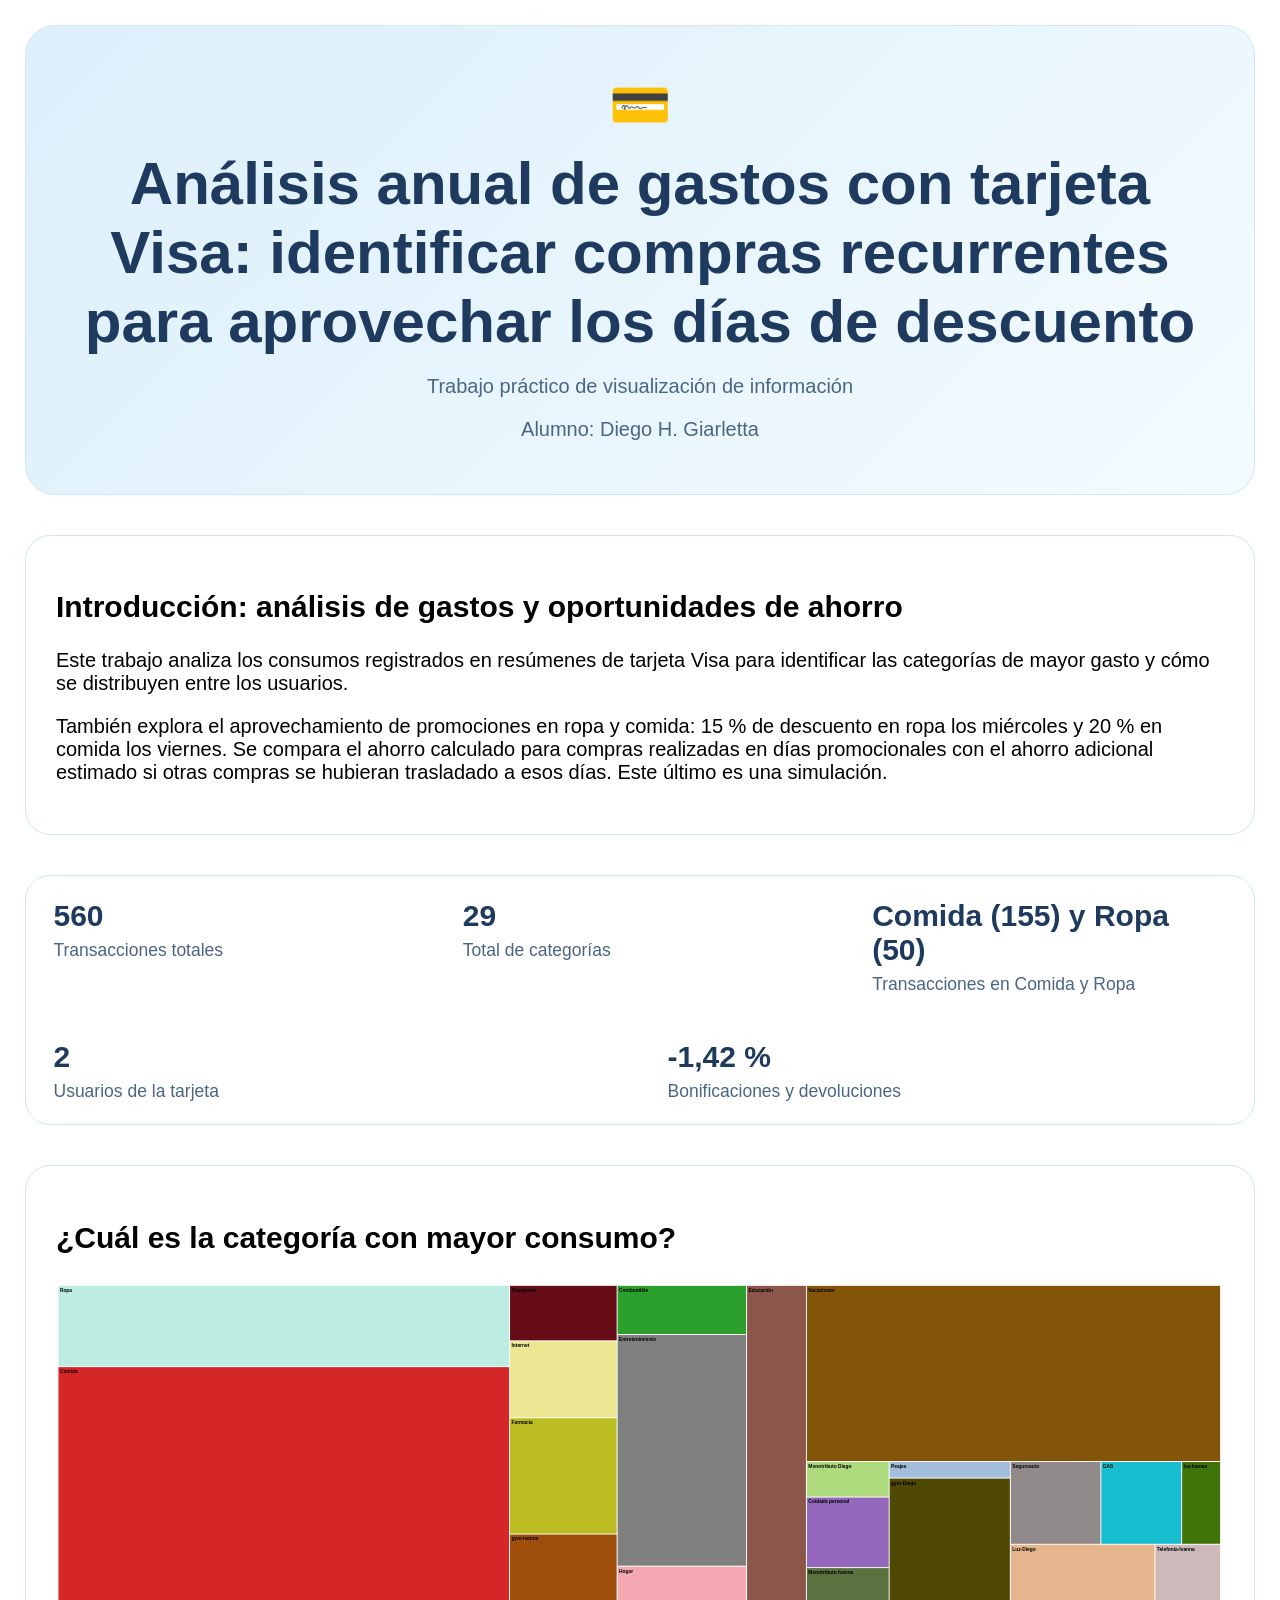
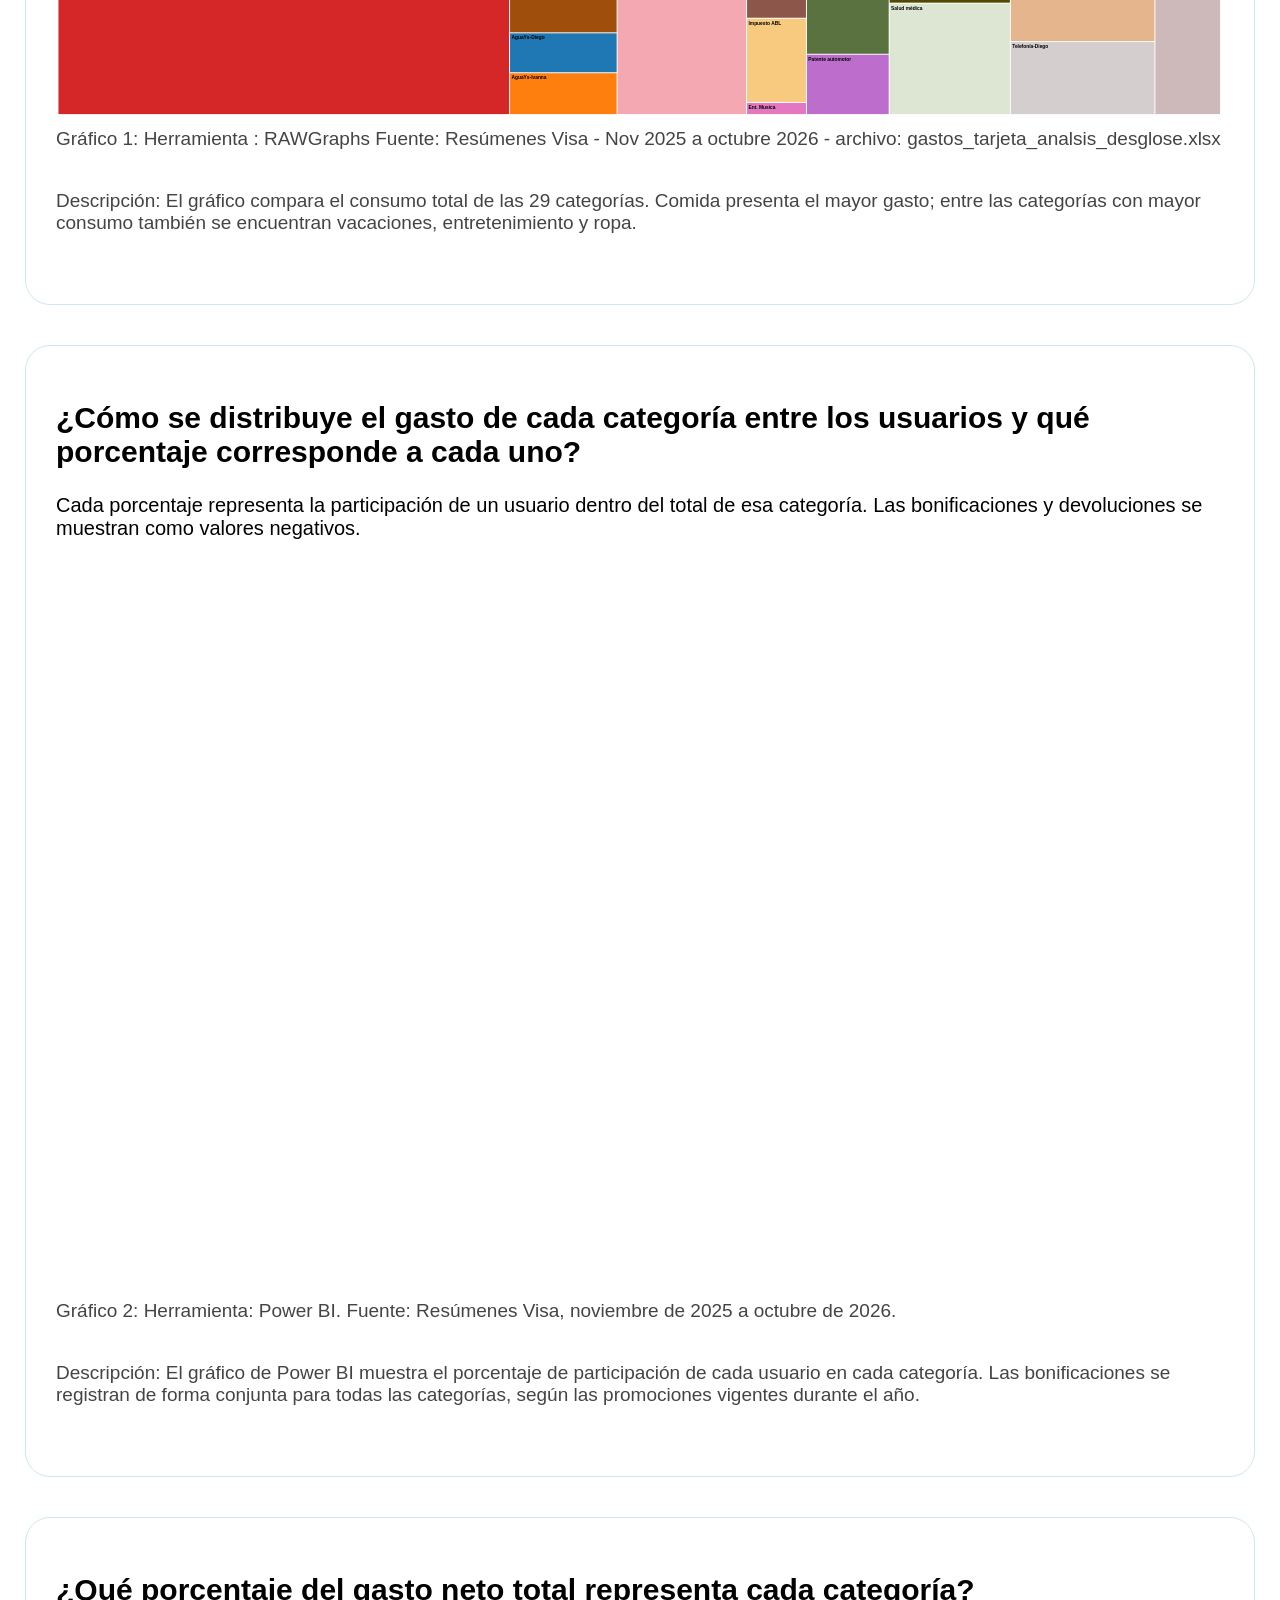
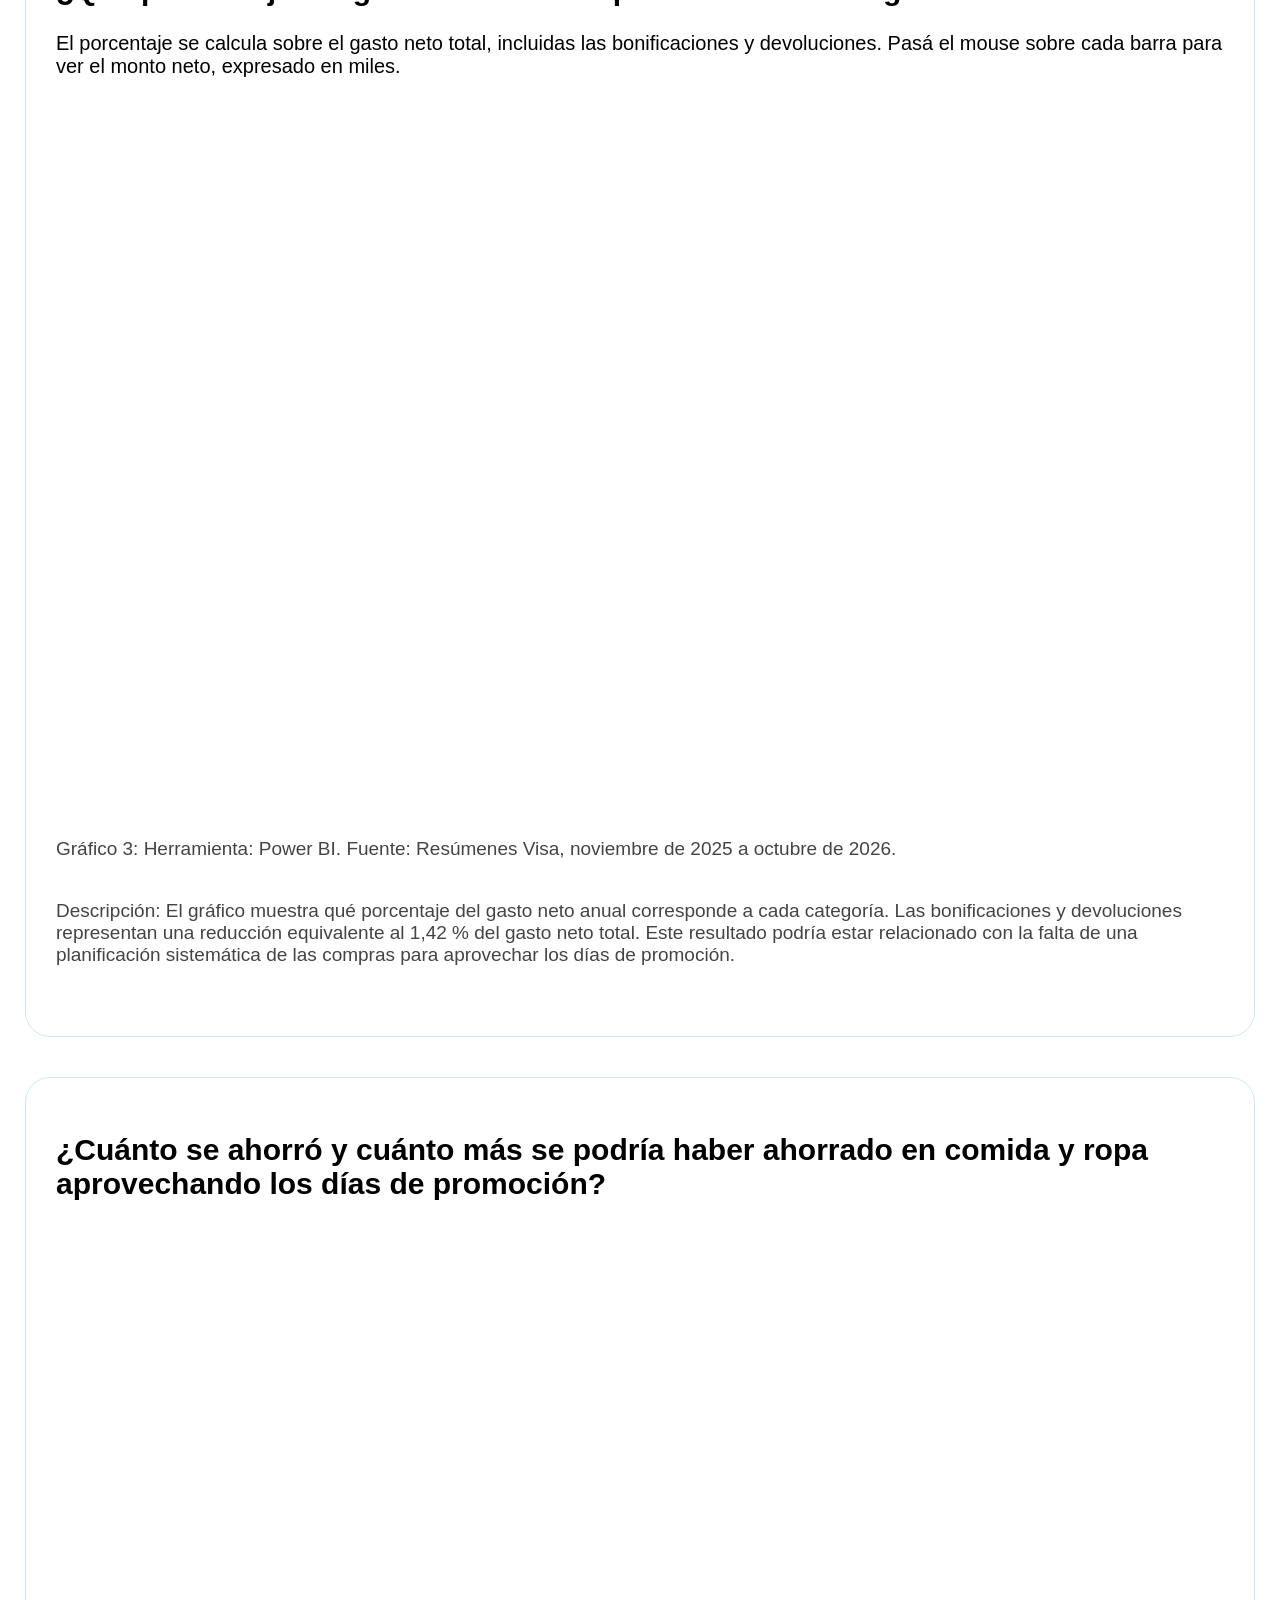
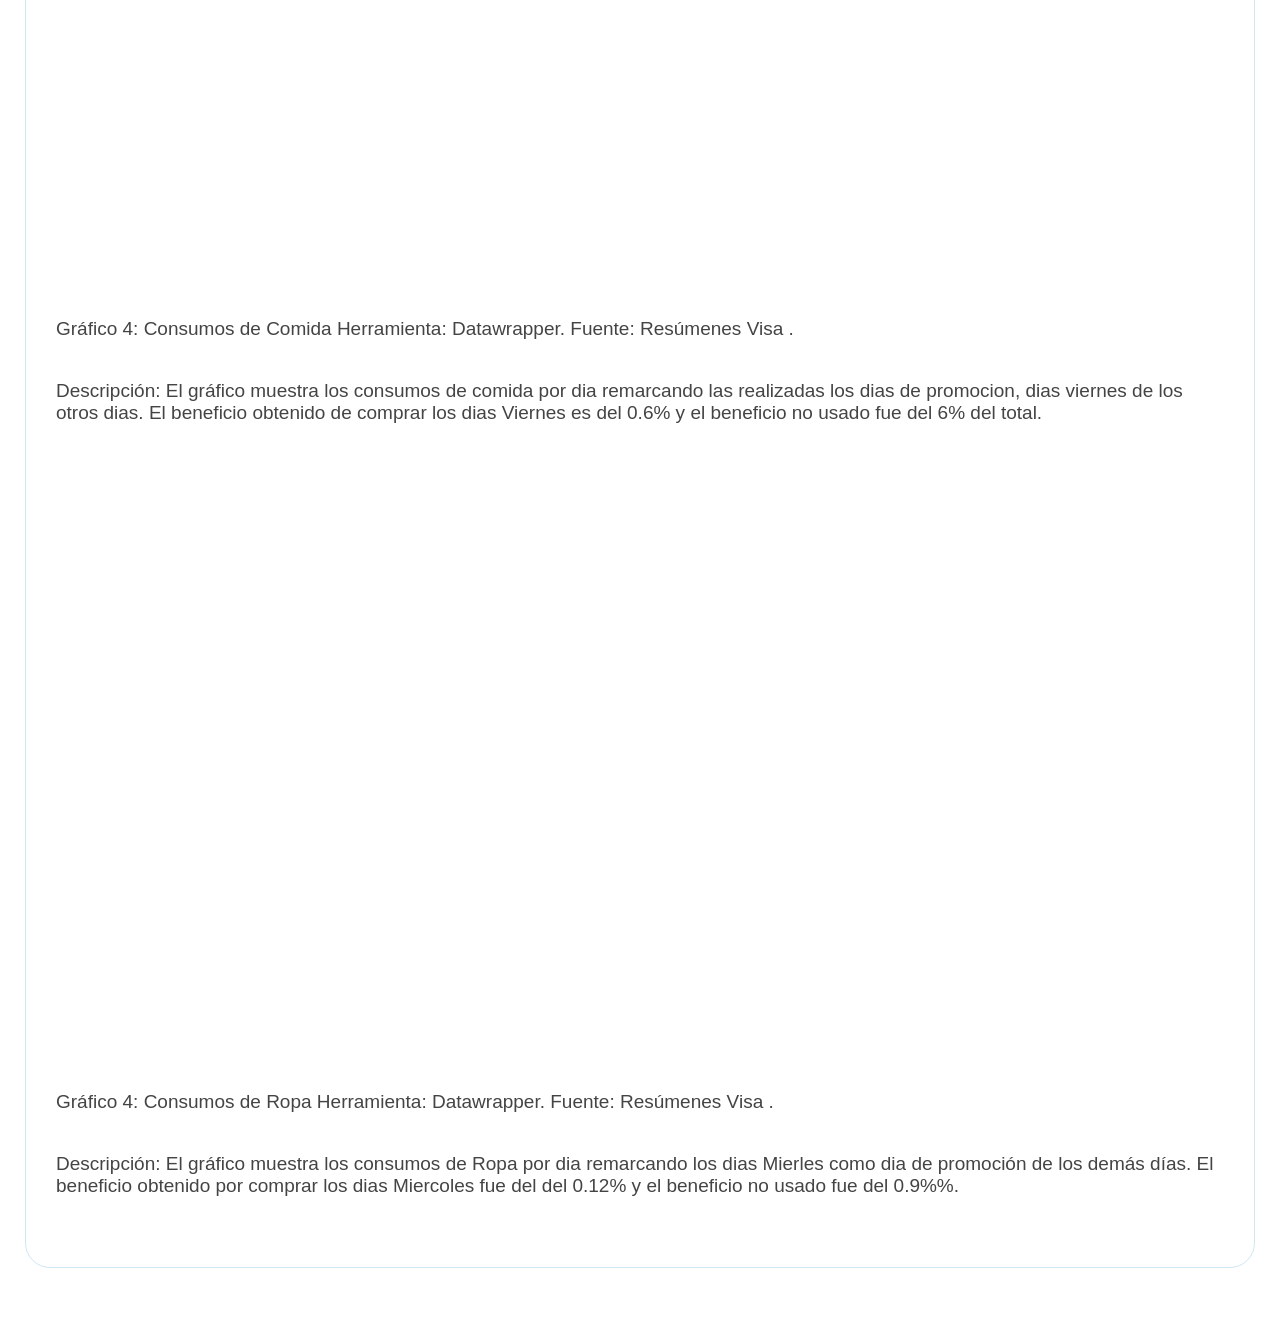
==== tp1/tp1.html @ 13e49b99 "Update tp1.html" ====
<!DOCTYPE html>
<html lang="es">
<head>
  <meta charset="UTF-8">
  <meta name="viewport" content="width=device-width">
  <title>TRABAJO PRACTICO VISUALIZACION DE INFORMACION</title>
  <style>
    html {
      zoom: 1.25;
    }
    body {
      font-family: Arial, sans-serif;
      max-width: 1100px;
      margin: 0 auto;
      padding: 20px;
    }
    .caratula {
      padding: 40px 24px;
      border: 1px solid #cfe6f3;
      border-radius: 24px;
      background: linear-gradient(135deg, #dceffa, #f3fbff);
      color: #1f3a5f;
      text-align: center;
    }
    .caratula-icono {
      font-size: 40px;
    }
    .caratula h1 {
      margin: 12px 0;
      font-size: clamp(30px, 5vw, 48px);
    }
    .caratula p {
      max-width: 660px;
      margin: 10px auto 0;
      line-height: 1.5;
      color: #4a6585;
    }
    .resumen {
      display: flex;
      flex-wrap: wrap;
      margin: 24px 0;
      border: 1px solid #cfe6f3;
      border-radius: 20px;
      background: #fff;
      overflow: hidden;
    }
    .resumen-item {
      flex: 1 1 220px;
      padding: 18px 22px;
    }
    .resumen-valor {
      display: block;
      color: #1f3a5f;
      font-size: 24px;
      font-weight: bold;
      margin-bottom: 4px;
    }
    .resumen-etiqueta {
      color: #4a6585;
      font-size: 14px;
    }
    .nota-grafico {
      font-size: 0.95rem;
      color: #444;
      margin-top: 8px;
      margin-bottom: 32px;
    }
    .grafico-powerbi {
      display: block;
      width: 100%;
      height: auto;
      aspect-ratio: 16 / 10;
      border: 0;
    }
    .marco-pregunta {
      border: 1px solid #cfe6f3;
      border-radius: 20px;
      padding: 24px;
      margin: 32px 0;
    }
  </style>
</head>
<body>
  <header class="caratula">
    <div class="caratula-icono" aria-hidden="true">💳</div>
    <h1>Análisis anual de gastos con tarjeta Visa: identificar compras recurrentes para aprovechar los días de descuento</h1>
    <p>Trabajo práctico de visualización de información</p>
    <p>Alumno: Diego H. Giarletta</p>
  </header>

  <section class="marco-pregunta">
  <h2>Introducción: análisis de gastos y oportunidades de ahorro</h2>
  <p>
    Este trabajo analiza los consumos registrados en resúmenes de tarjeta Visa
    para identificar las categorías de mayor gasto y cómo se distribuyen
    entre los usuarios.
  </p>
  <p>
    También explora el aprovechamiento de promociones en ropa y comida:
    15 % de descuento en ropa los miércoles y 20 % en comida los viernes.
    Se compara el ahorro calculado para compras realizadas en días
    promocionales con el ahorro adicional estimado si otras compras se
    hubieran trasladado a esos días. Este último es una simulación.
  </p>
</section>
  
  <section class="resumen" aria-label="Resumen de transacciones">
    <div class="resumen-item">
      <span class="resumen-valor" id="transacciones">Cargando...</span>
      <span class="resumen-etiqueta">Transacciones totales</span>
    </div>
    <div class="resumen-item">
      <span class="resumen-valor" id="categorias">Cargando...</span>
      <span class="resumen-etiqueta">Total de categorías</span>
    </div>
    <div class="resumen-item">
      <span class="resumen-valor" id="mayor-categoria">Cargando...</span>
      <span class="resumen-etiqueta">Transacciones en Comida y Ropa</span>
    </div>
    <div class="resumen-item">
      <span class="resumen-valor" id="usuarios">Cargando...</span>
      <span class="resumen-etiqueta">Usuarios de la tarjeta</span>
    </div>
    <div class="resumen-item">
      <span class="resumen-valor">-1,42 %</span>
      <span class="resumen-etiqueta">Bonificaciones y devoluciones</span>
    </div>
  </section>

  <p id="error-resumen" role="alert" hidden></p>
  <noscript>Activá JavaScript para ver el resumen de transacciones.</noscript>

  <script>
    async function cargarResumen() {
      try {
        const respuesta = await fetch('resumen-transacciones.csv', { cache: 'no-cache' });
        if (!respuesta.ok) throw new Error('HTTP ' + respuesta.status);
        const lineas = (await respuesta.text()).replace(/^\uFEFF/, '').trim().split(/\r?\n/);
        if (lineas.shift() !== 'Indicador;Valor') throw new Error('Encabezado CSV inválido');
        const datos = new Map();

        for (const linea of lineas) {
          const campos = linea.match(/^([^;"]+);(?:"((?:[^"]|"")*)"|([^;"]*))$/);
          if (!campos || datos.has(campos[1])) throw new Error('Fila CSV inválida');
          datos.set(campos[1], (campos[2] !== undefined ? campos[2].replace(/""/g, '"') : campos[3]).trim());
        }

        const transacciones = datos.get('Transacciones totales');
        const categorias = datos.get('Total de categorías');
        const mayor = datos.get('Categoría con más transacciones');
        const usuarios = datos.get('Usuarios de la tarjeta');

        if (!/^\d+$/.test(transacciones || '') || !/^\d+$/.test(categorias || '') || !mayor || !/^\d+$/.test(usuarios || '')) {
          throw new Error('Faltan indicadores válidos en el CSV');
        }

        document.getElementById('transacciones').textContent = transacciones;
        document.getElementById('categorias').textContent = categorias;
        document.getElementById('mayor-categoria').textContent = mayor;
        document.getElementById('usuarios').textContent = usuarios;
      } catch (error) {
        console.error('Error al cargar el resumen:', error);
        document.querySelectorAll('.resumen-valor[id]').forEach(elemento => { elemento.textContent = 'No disponible'; });
        const aviso = document.getElementById('error-resumen');
        aviso.textContent = 'No se pudo cargar el resumen. Revisá el archivo resumen-transacciones.csv.';
        aviso.hidden = false;
      }
    }

    cargarResumen();
  </script>

  <section class="marco-pregunta">
    <h1>¿Cuál es la categoría con mayor consumo?</h1>
    <img src="RawGraphs-TreeMap.svg" alt="Treemap de consumos mensuales" style="width: 100%; height: auto; margin: 0 auto; display: block;">
    <p class="nota-grafico">Gráfico 1: Herramienta : RAWGraphs  Fuente: Resúmenes Visa - Nov 2025 a octubre 2026 - archivo: gastos_tarjeta_analsis_desglose.xlsx</p>
    <p class="nota-grafico">Descripción: El gráfico compara el consumo total de las 29 categorías. Comida presenta el mayor gasto; entre las categorías con mayor consumo también se encuentran vacaciones, entretenimiento y ropa.</p>
  </section>

  <section class="marco-pregunta">
    <h1>¿Cómo se distribuye el gasto de cada categoría entre los usuarios y qué porcentaje corresponde a cada uno?</h1>
    <p>Cada porcentaje representa la participación de un usuario dentro del total de esa categoría. Las bonificaciones y devoluciones se muestran como valores negativos.</p>
    <iframe class="grafico-powerbi" title="Sumatoria de consumos por usuario de tarjetas" src="https://app.powerbi.com/view?r=eyJrIjoiYWRkZGFhNjgtODYzNC00MjhiLWFjODQtNjljZWIxZGMxZjJhIiwidCI6ImExZjUwYTk3LTIxYzAtNDlhNy1hOWQ0LWYyNDRlYmI0MmRhNyIsImMiOjR9" allowfullscreen></iframe>
    <p class="nota-grafico">Gráfico 2: Herramienta: Power BI. Fuente: Resúmenes Visa, noviembre de 2025 a octubre de 2026.</p>
    <p class="nota-grafico">Descripción: El gráfico de Power BI muestra el porcentaje de participación de cada usuario en cada categoría. Las bonificaciones se registran de forma conjunta para todas las categorías, según las promociones vigentes durante el año.</p>
  </section>

  <section class="marco-pregunta">
    <h1>¿Qué porcentaje del gasto neto total representa cada categoría?</h1>
    <p>El porcentaje se calcula sobre el gasto neto total, incluidas las bonificaciones y devoluciones. Pasá el mouse sobre cada barra para ver el monto neto, expresado en miles.</p>
    <iframe class="grafico-powerbi" title="Participación de cada categoría en el gasto neto total" src="https://app.powerbi.com/view?r=eyJrIjoiZjY3MTkxZGYtYjEwMi00ZmExLWJmMDgtZTBiYjA3MjJhYjE2IiwidCI6ImExZjUwYTk3LTIxYzAtNDlhNy1hOWQ0LWYyNDRlYmI0MmRhNyIsImMiOjR9" allowfullscreen></iframe>
    <p class="nota-grafico">Gráfico 3: Herramienta: Power BI. Fuente: Resúmenes Visa, noviembre de 2025 a octubre de 2026.</p>
    <p class="nota-grafico">Descripción: El gráfico muestra qué porcentaje del gasto neto anual corresponde a cada categoría. Las bonificaciones y devoluciones representan una reducción equivalente al 1,42 % del gasto neto total. Este resultado podría estar relacionado con la falta de una planificación sistemática de las compras para aprovechar los días de promoción.</p>
  </section>

  <section class="marco-pregunta">
    <h1>¿Cuánto se ahorró y cuánto más se podría haber ahorrado en comida y ropa aprovechando los días de promoción?</h1>

    <!-- COMIDA -->
    <div style="min-height: 494px; margin-bottom: 60px;" id="datawrapper-vis-vUZ9o">
      <script defer src="https://datawrapper.dwcdn.net/vUZ9o/embed.js"
        charset="utf-8" data-target="#datawrapper-vis-vUZ9o"></script>
    </div>
    
    <p class="nota-grafico">Gráfico 4: Consumos de Comida  Herramienta: Datawrapper. Fuente: Resúmenes Visa .</p>
    <p class="nota-grafico">Descripción: El gráfico muestra los consumos de comida por dia remarcando las realizadas los dias de promocion, dias viernes de los otros dias. El beneficio obtenido de comprar los dias Viernes es del 0.6%  y el beneficio no usado fue del 6% del total.</p>
    
    <!-- ROPA -->
    <div style="min-height: 494px;" id="datawrapper-vis-AQw7z">
      <script defer src="https://datawrapper.dwcdn.net/AQw7z/embed.js"
        charset="utf-8" data-target="#datawrapper-vis-AQw7z"></script>
    </div>

   <p class="nota-grafico">Gráfico 4: Consumos de Ropa  Herramienta: Datawrapper. Fuente: Resúmenes Visa .</p>
   <p class="nota-grafico">Descripción: El gráfico muestra los consumos de Ropa por dia remarcando los dias Mierles como dia de promoción de los demás días. El beneficio obtenido por comprar los dias Miercoles fue del del 0.12% y el beneficio no usado fue del 0.9%%.</p>
     
  </section>
</body>
</html>
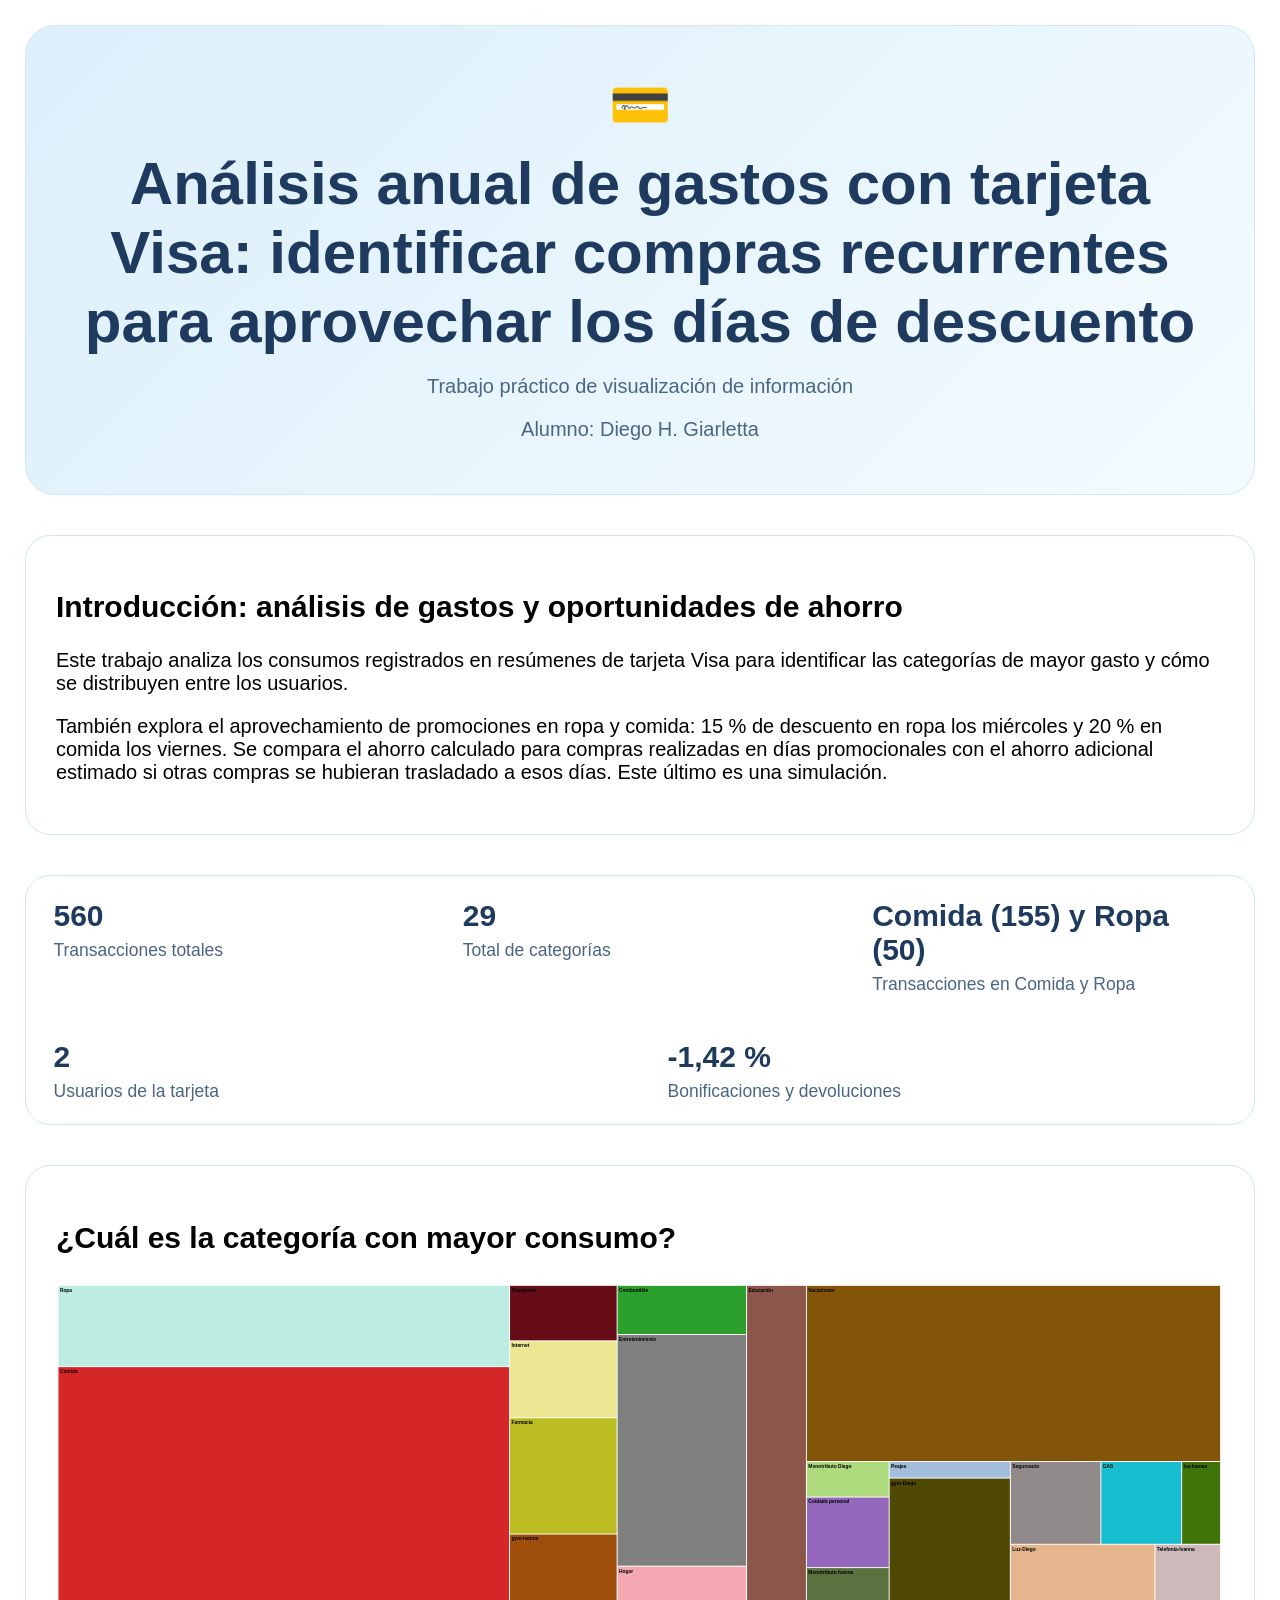
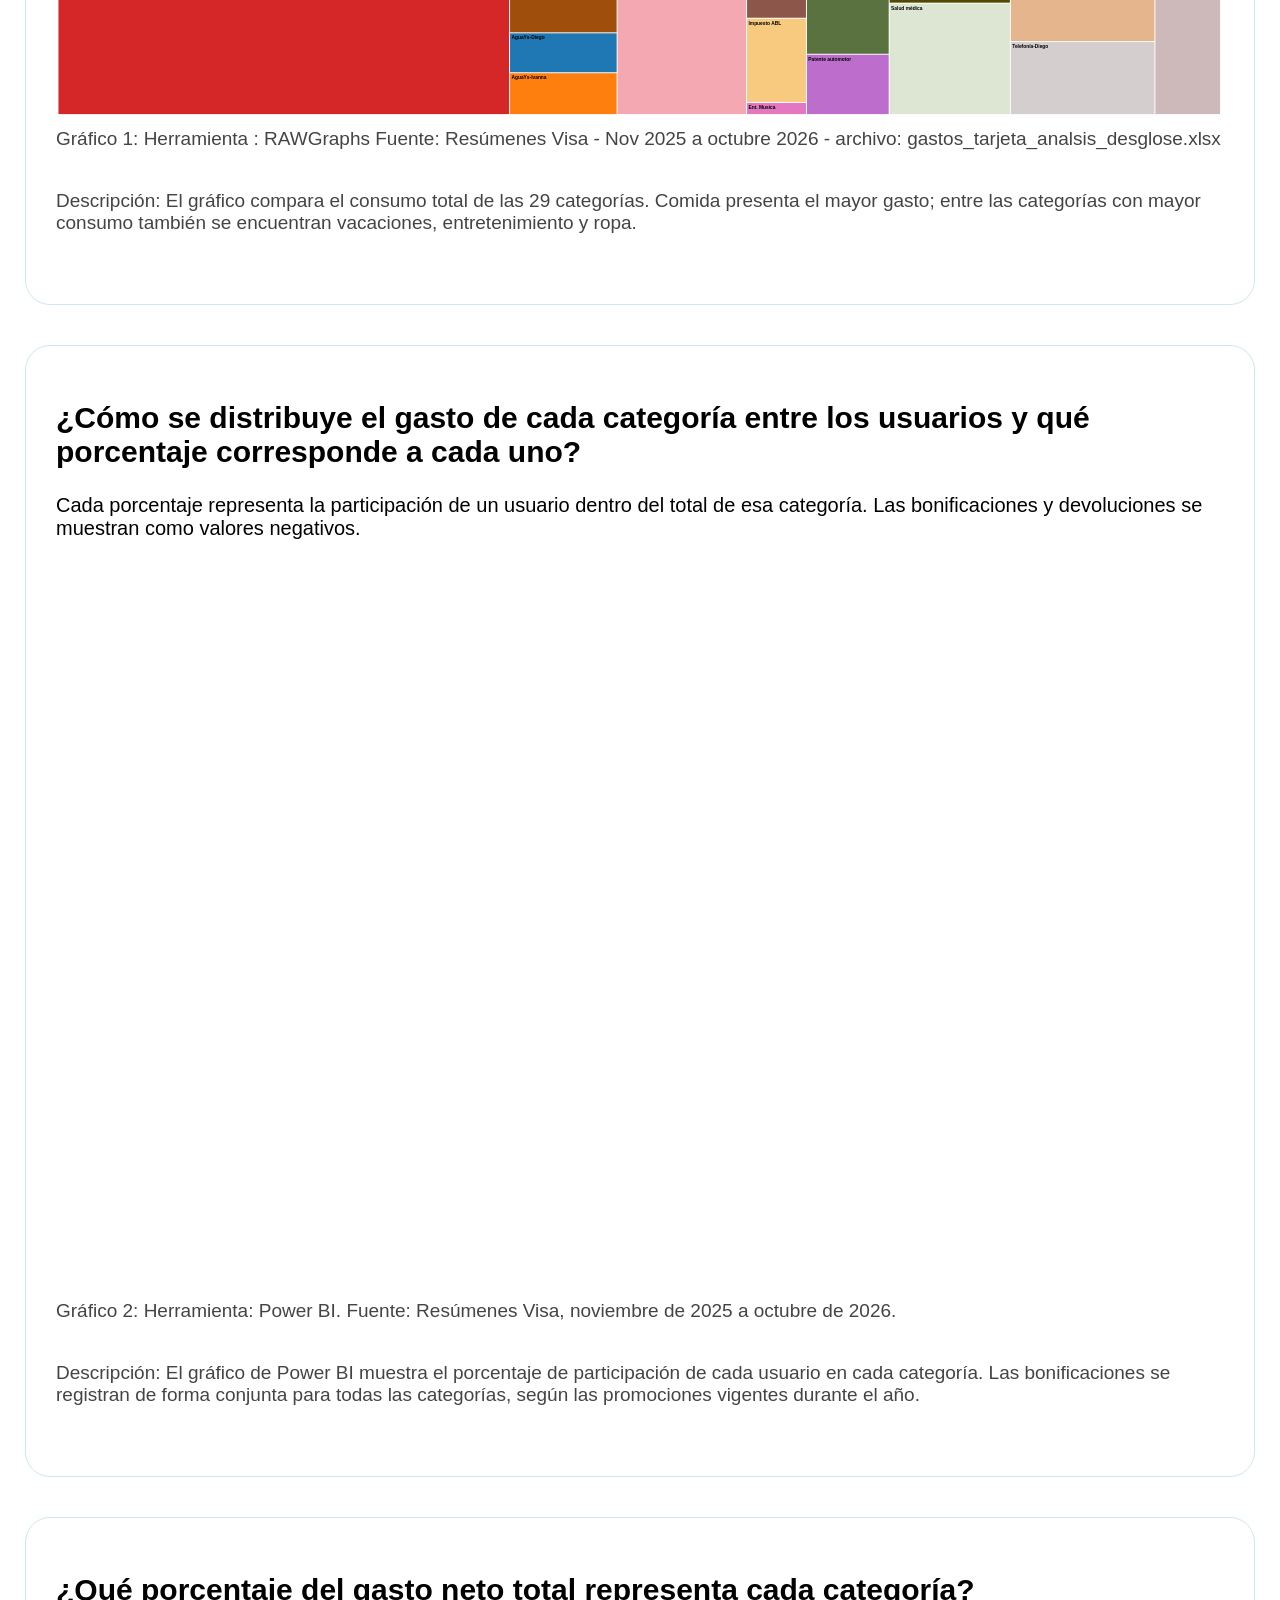
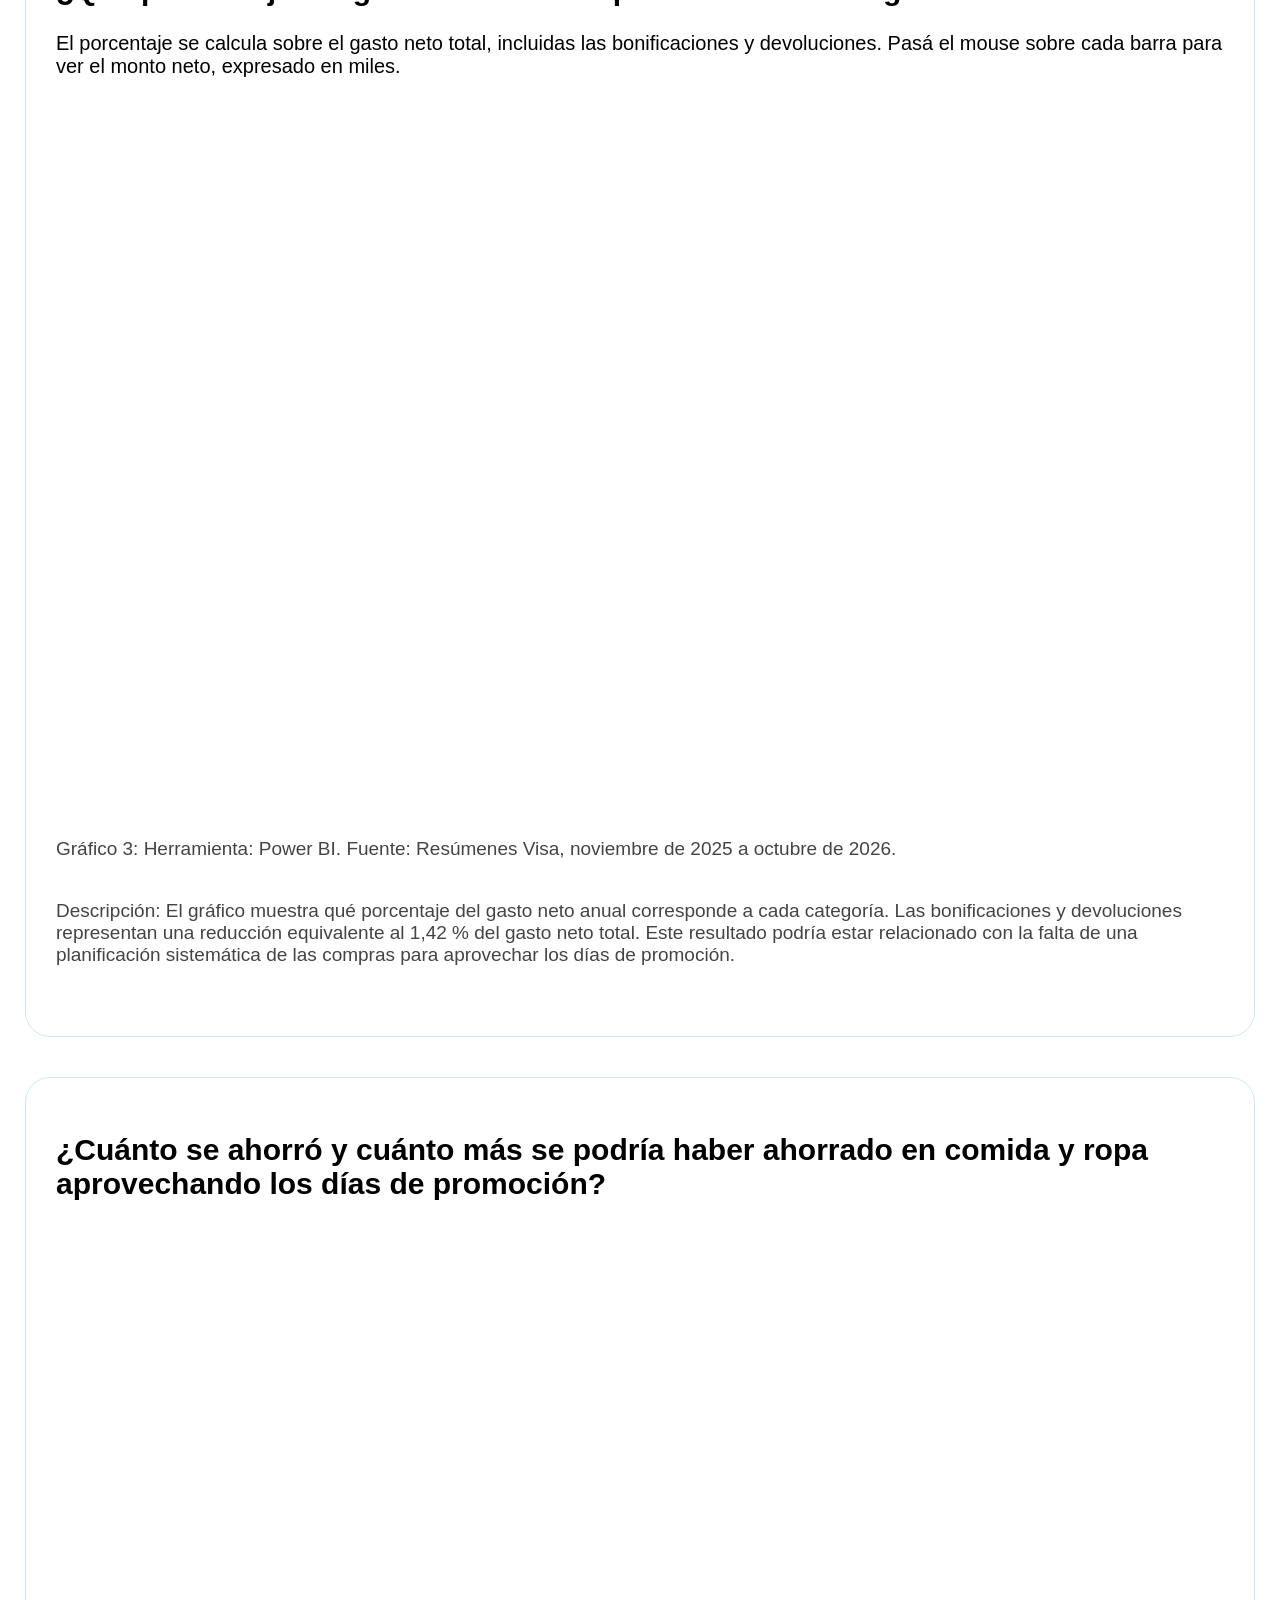
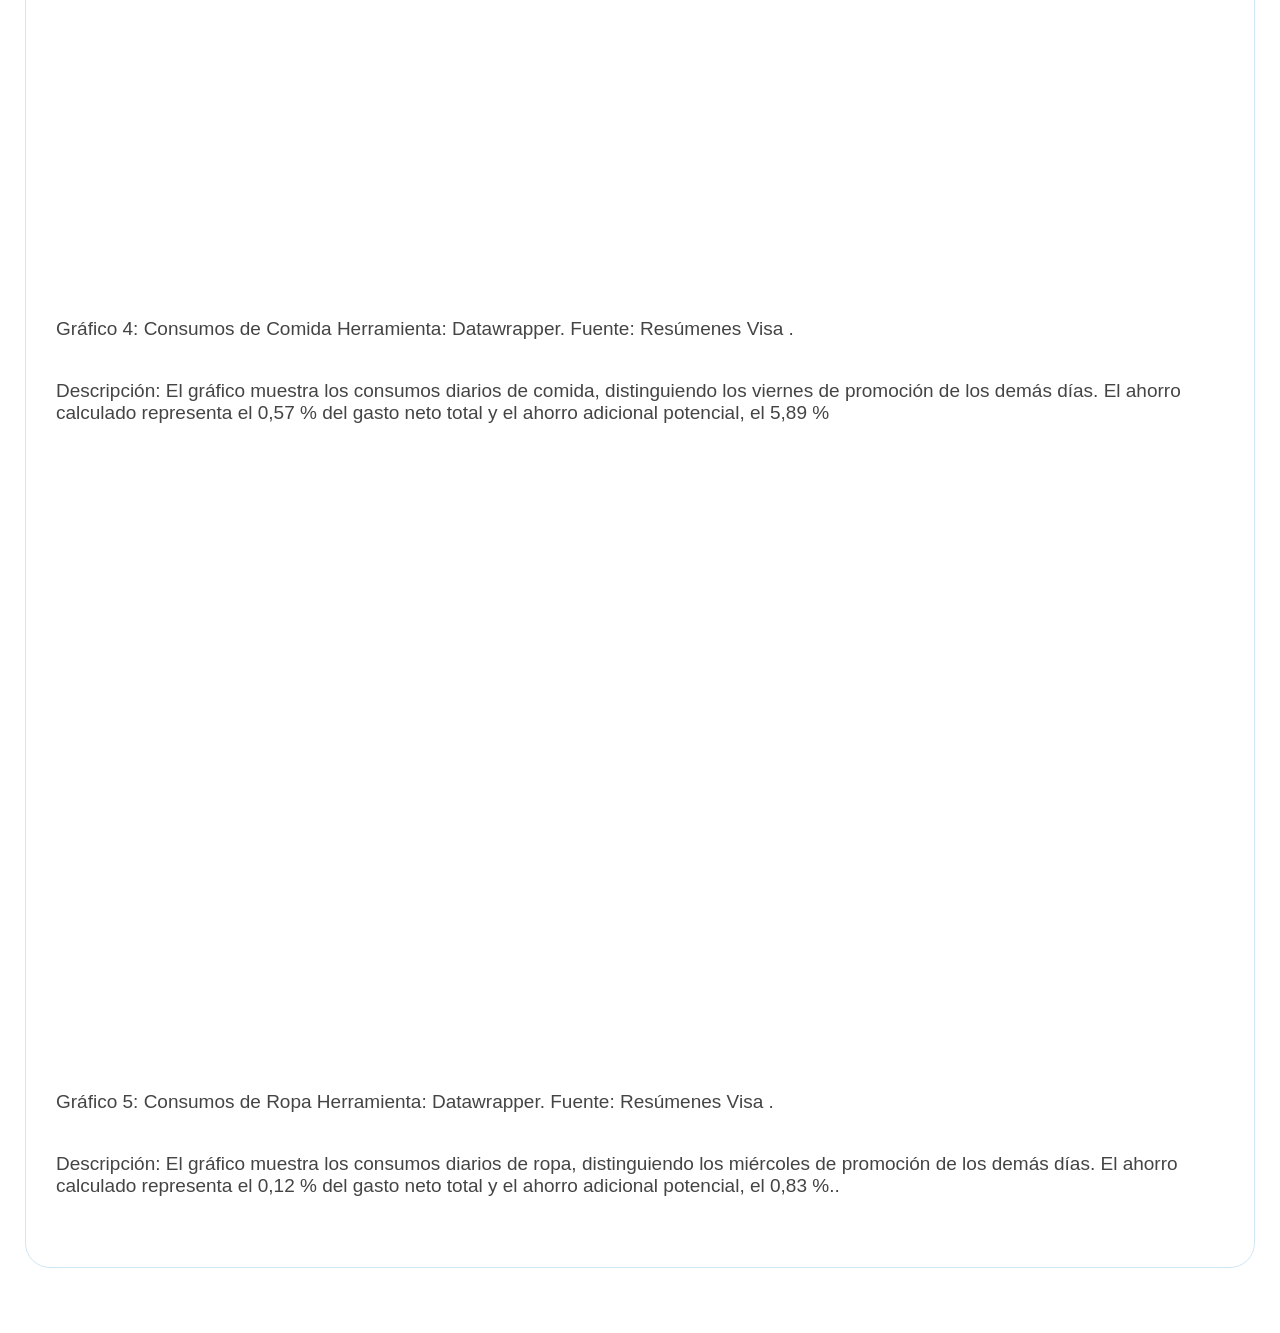
==== commit 1f12fdec: "Update food and clothing consumption descriptions" ====
--- a/tp1/tp1.html
+++ b/tp1/tp1.html
@@ -203,7 +203,7 @@
     </div>
     
     <p class="nota-grafico">Gráfico 4: Consumos de Comida  Herramienta: Datawrapper. Fuente: Resúmenes Visa .</p>
-    <p class="nota-grafico">Descripción: El gráfico muestra los consumos de comida por dia remarcando las realizadas los dias de promocion, dias viernes de los otros dias. El beneficio obtenido de comprar los dias Viernes es del 0.6%  y el beneficio no usado fue del 6% del total.</p>
+    <p class="nota-grafico">Descripción: El gráfico muestra los consumos diarios de comida, distinguiendo los viernes de promoción de los demás días. El ahorro calculado representa el 0,57 % del gasto neto total y el ahorro adicional potencial, el 5,89 %</p>
     
     <!-- ROPA -->
     <div style="min-height: 494px;" id="datawrapper-vis-AQw7z">
@@ -211,8 +211,8 @@
         charset="utf-8" data-target="#datawrapper-vis-AQw7z"></script>
     </div>
 
-   <p class="nota-grafico">Gráfico 4: Consumos de Ropa  Herramienta: Datawrapper. Fuente: Resúmenes Visa .</p>
-   <p class="nota-grafico">Descripción: El gráfico muestra los consumos de Ropa por dia remarcando los dias Mierles como dia de promoción de los demás días. El beneficio obtenido por comprar los dias Miercoles fue del del 0.12% y el beneficio no usado fue del 0.9%%.</p>
+   <p class="nota-grafico">Gráfico 5: Consumos de Ropa  Herramienta: Datawrapper. Fuente: Resúmenes Visa .</p>
+   <p class="nota-grafico">Descripción: El gráfico muestra los consumos diarios de ropa, distinguiendo los miércoles de promoción de los demás días. El ahorro calculado representa el 0,12 % del gasto neto total y el ahorro adicional potencial, el 0,83 %..</p>
      
   </section>
 </body>
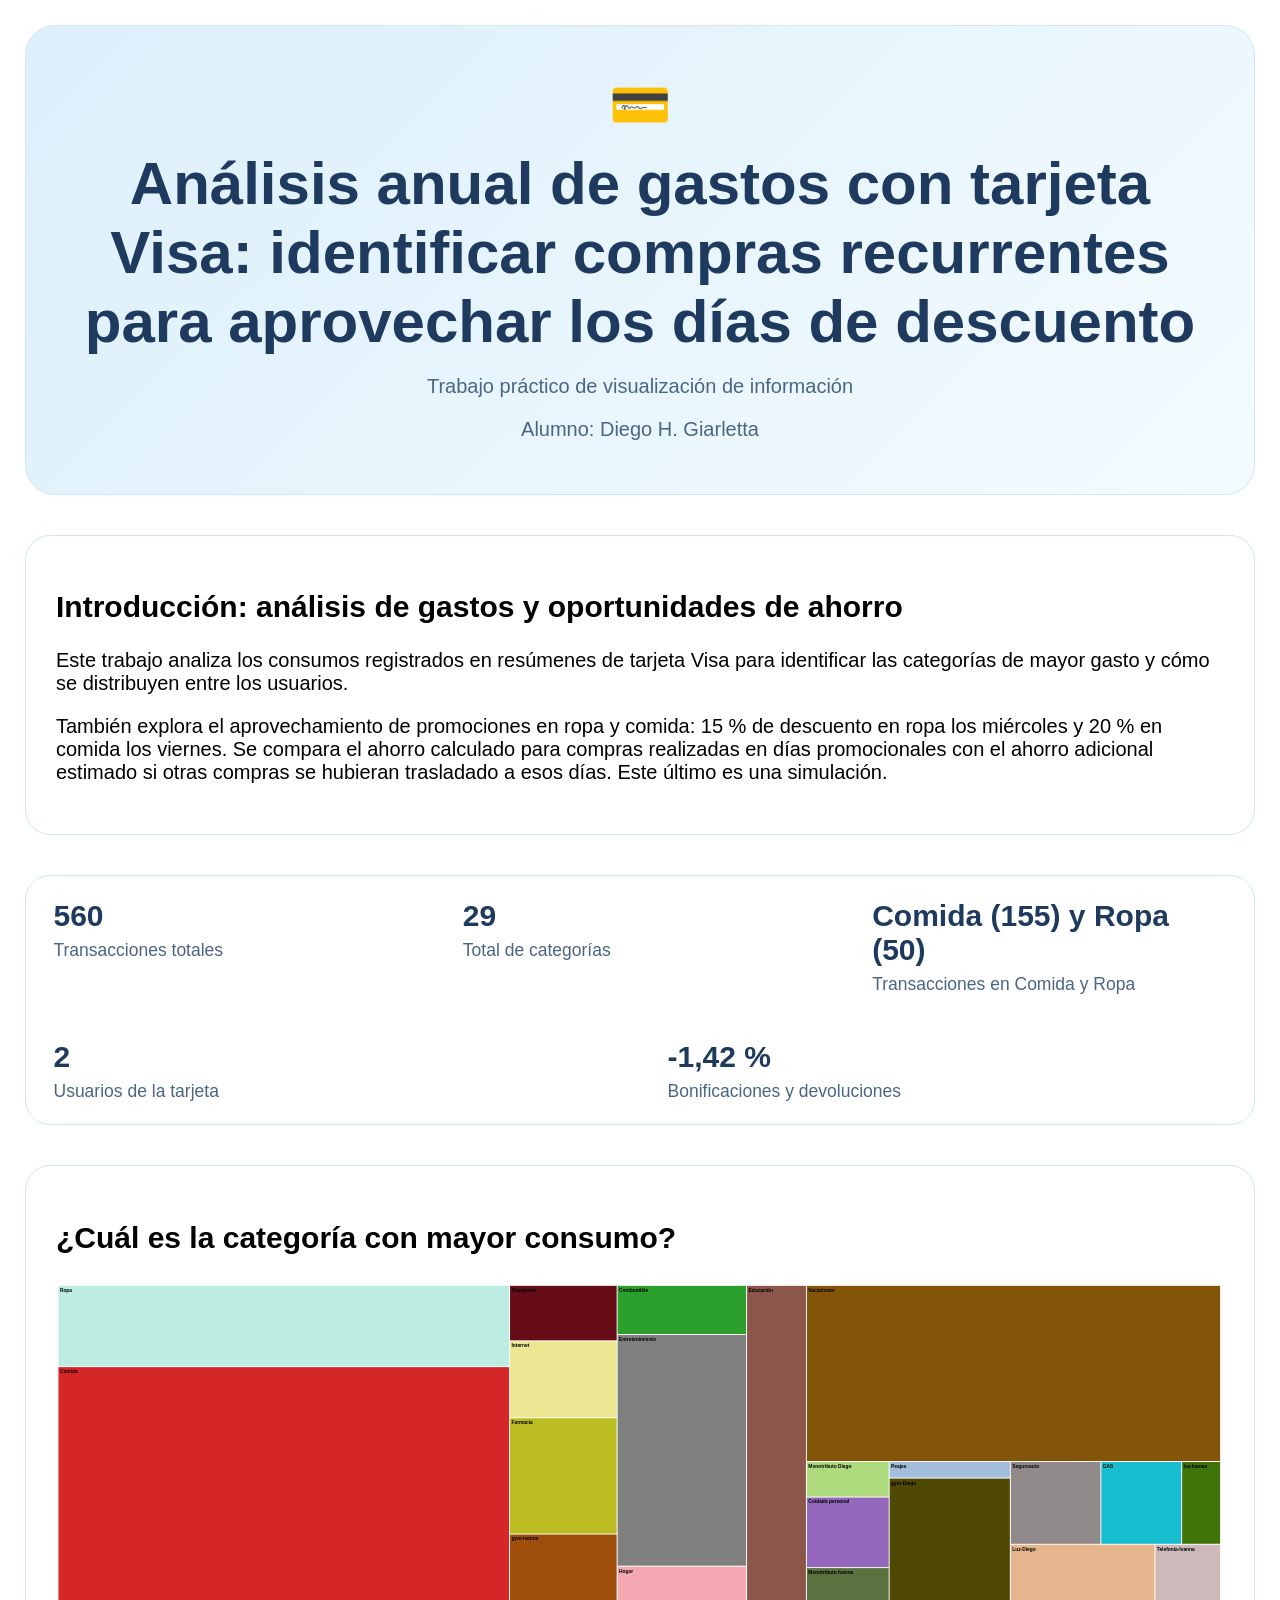
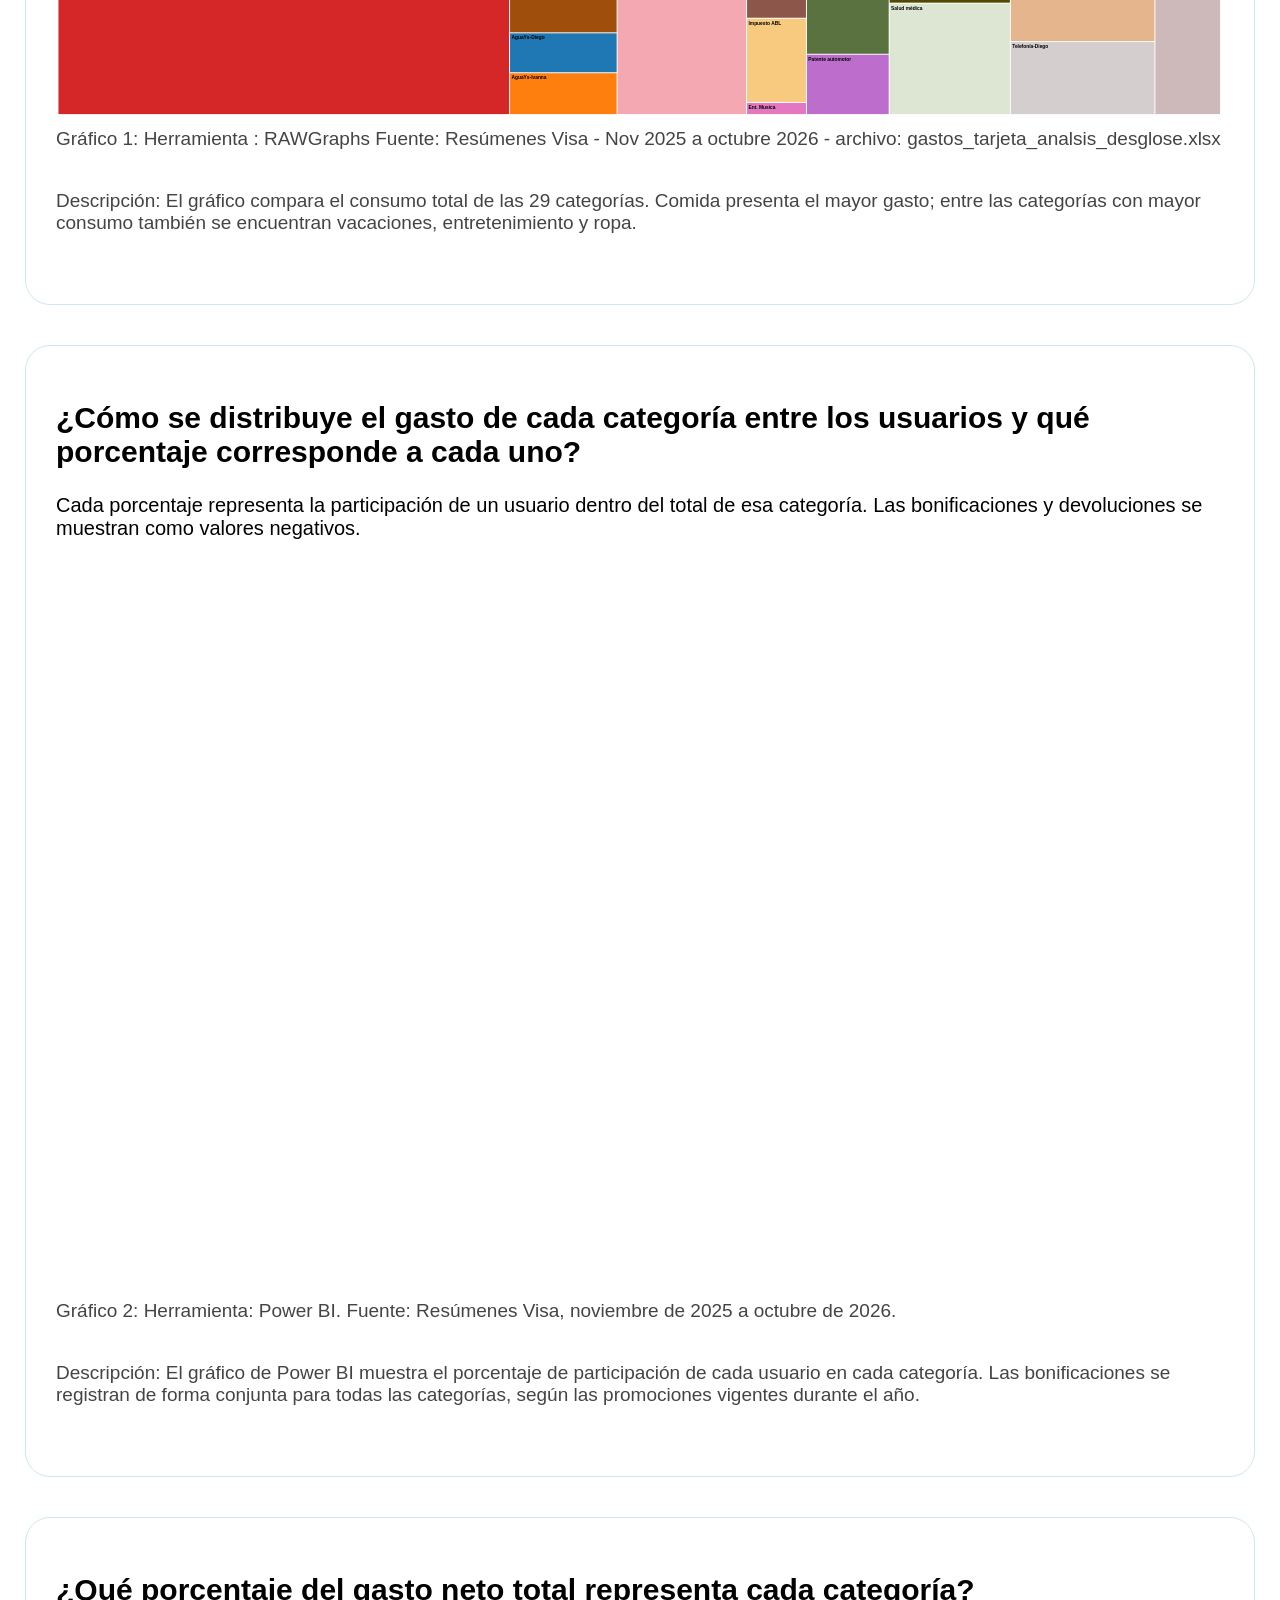
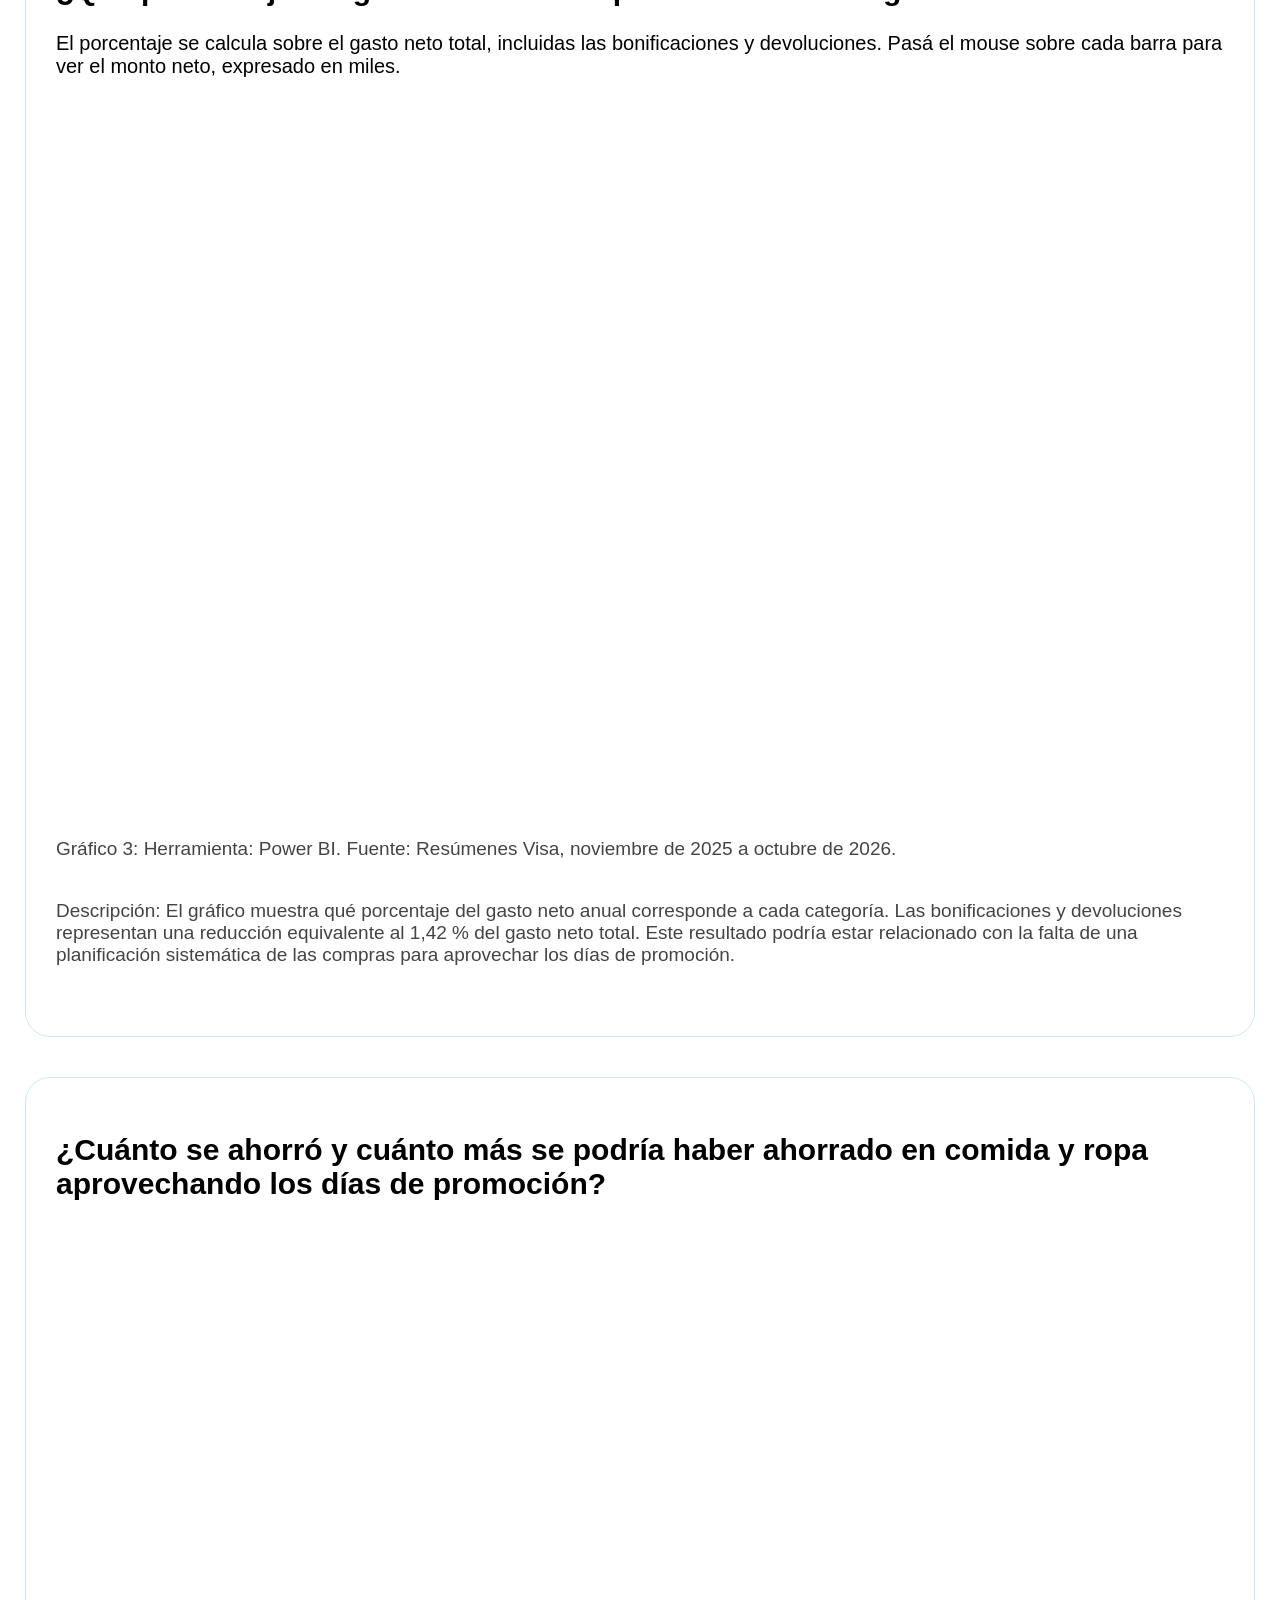
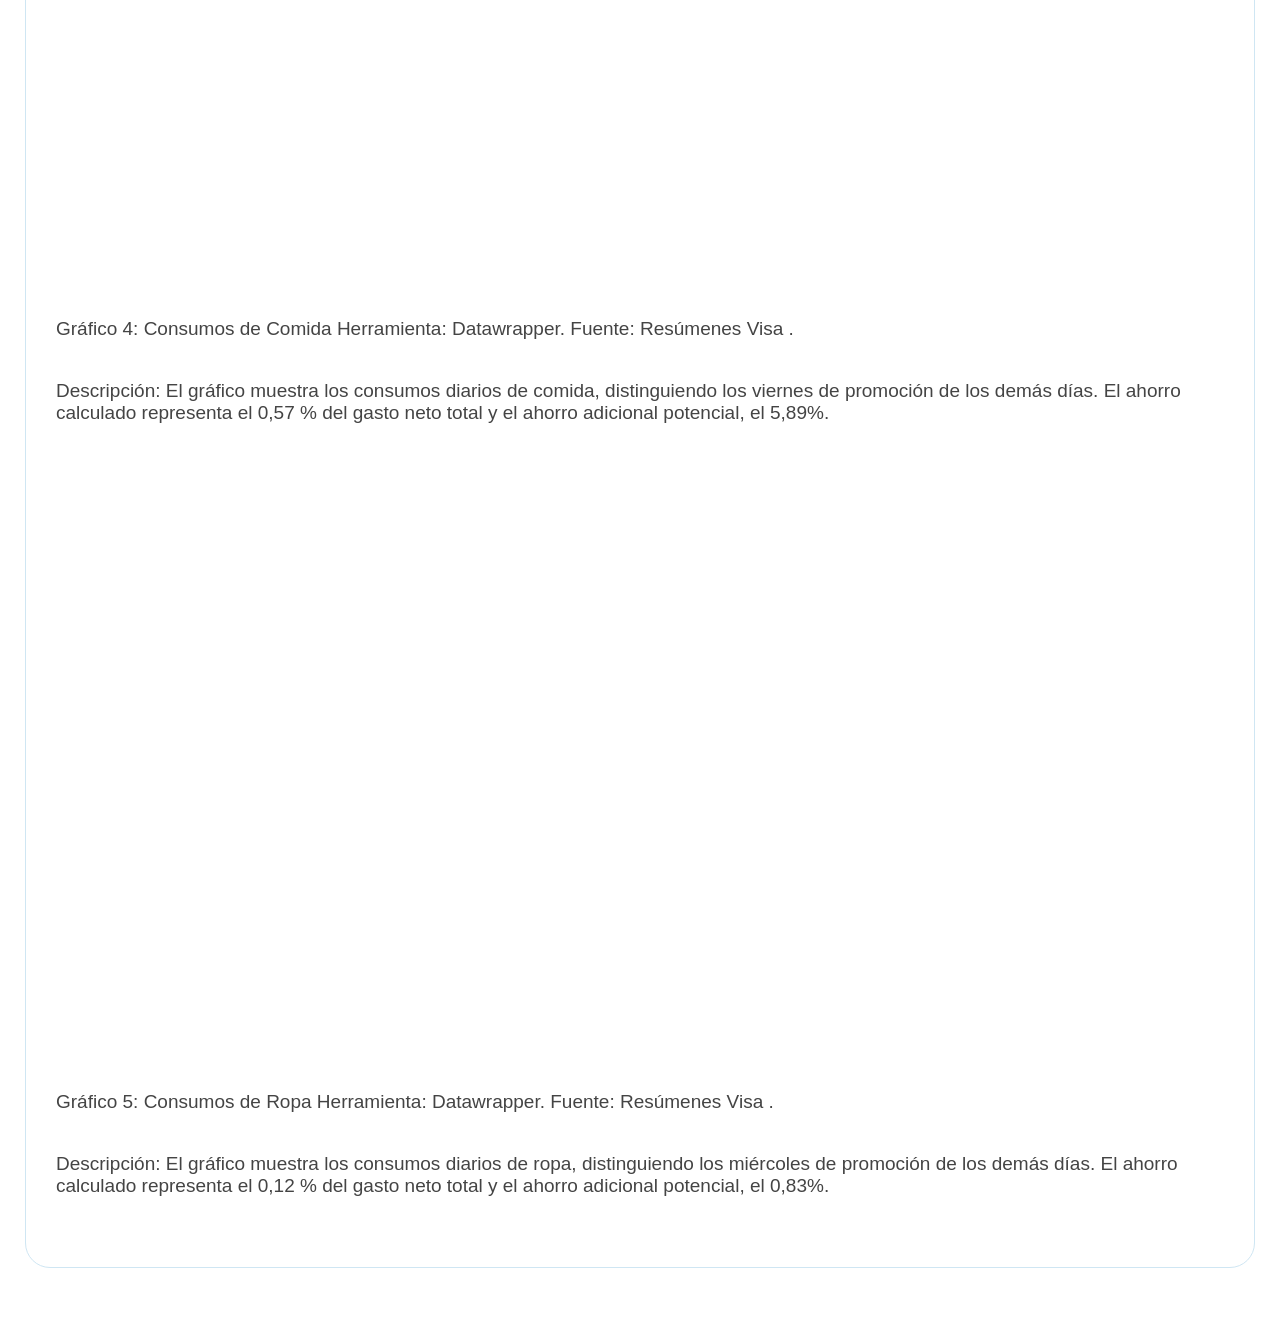
==== commit 6007cfeb: "Update tp1.html" ====
--- a/tp1/tp1.html
+++ b/tp1/tp1.html
@@ -203,7 +203,7 @@
     </div>
     
     <p class="nota-grafico">Gráfico 4: Consumos de Comida  Herramienta: Datawrapper. Fuente: Resúmenes Visa .</p>
-    <p class="nota-grafico">Descripción: El gráfico muestra los consumos diarios de comida, distinguiendo los viernes de promoción de los demás días. El ahorro calculado representa el 0,57 % del gasto neto total y el ahorro adicional potencial, el 5,89 %</p>
+    <p class="nota-grafico">Descripción: El gráfico muestra los consumos diarios de comida, distinguiendo los viernes de promoción de los demás días. El ahorro calculado representa el 0,57 % del gasto neto total y el ahorro adicional potencial, el 5,89%. </p>
     
     <!-- ROPA -->
     <div style="min-height: 494px;" id="datawrapper-vis-AQw7z">
@@ -212,7 +212,7 @@
     </div>
 
    <p class="nota-grafico">Gráfico 5: Consumos de Ropa  Herramienta: Datawrapper. Fuente: Resúmenes Visa .</p>
-   <p class="nota-grafico">Descripción: El gráfico muestra los consumos diarios de ropa, distinguiendo los miércoles de promoción de los demás días. El ahorro calculado representa el 0,12 % del gasto neto total y el ahorro adicional potencial, el 0,83 %..</p>
+   <p class="nota-grafico">Descripción: El gráfico muestra los consumos diarios de ropa, distinguiendo los miércoles de promoción de los demás días. El ahorro calculado representa el 0,12 % del gasto neto total y el ahorro adicional potencial, el 0,83%.</p>
      
   </section>
 </body>
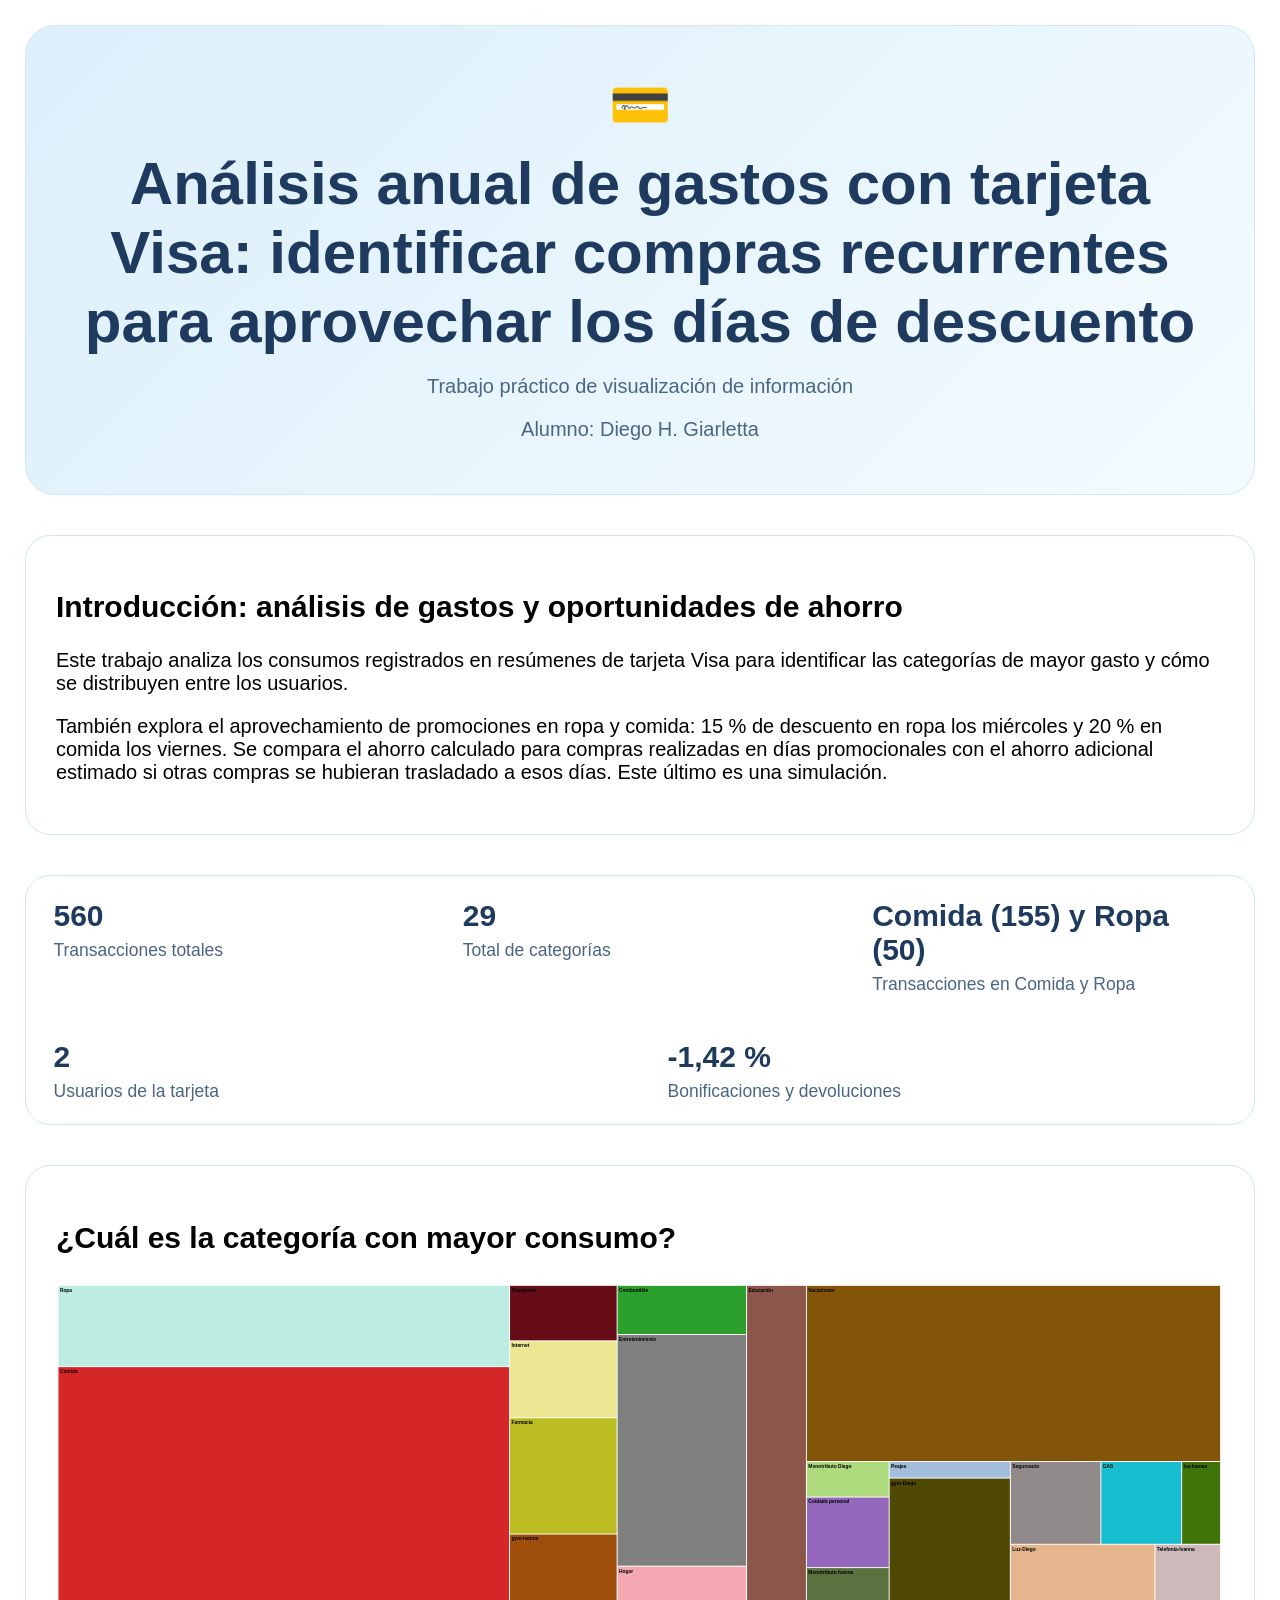
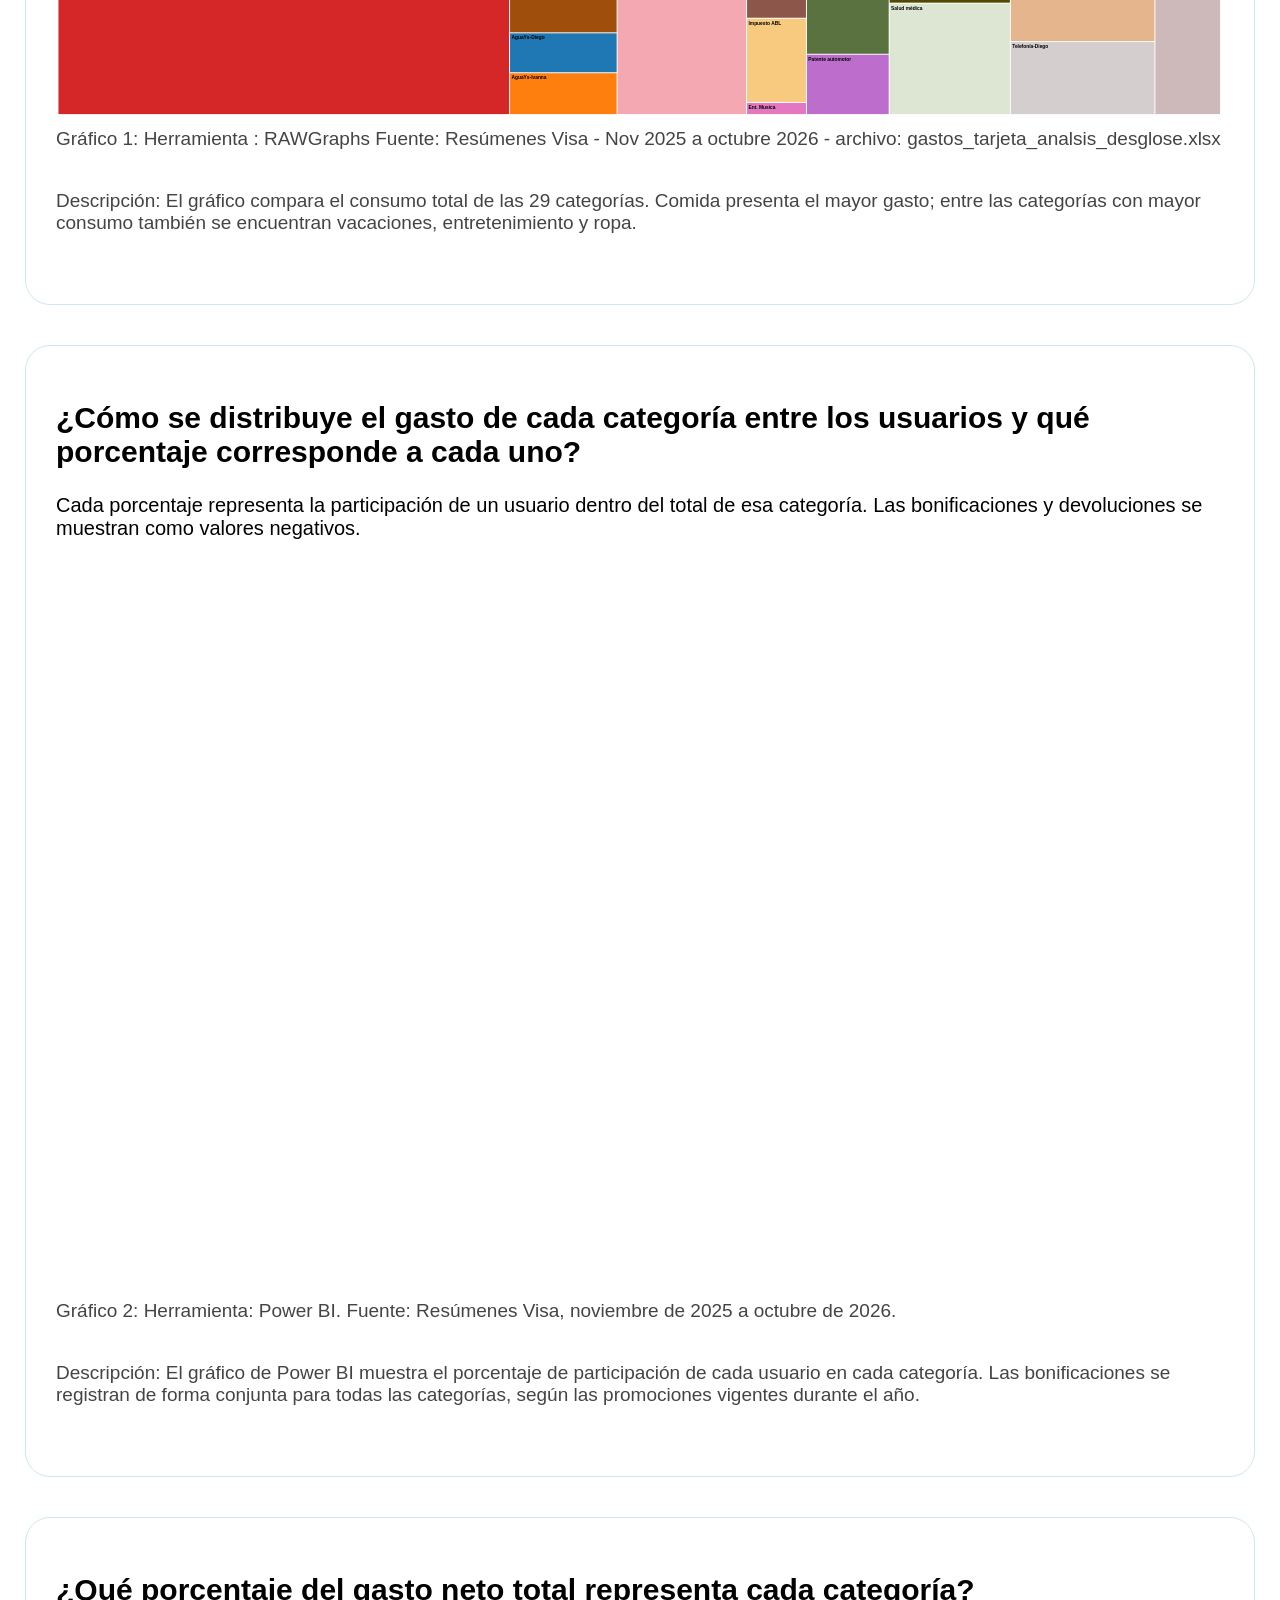
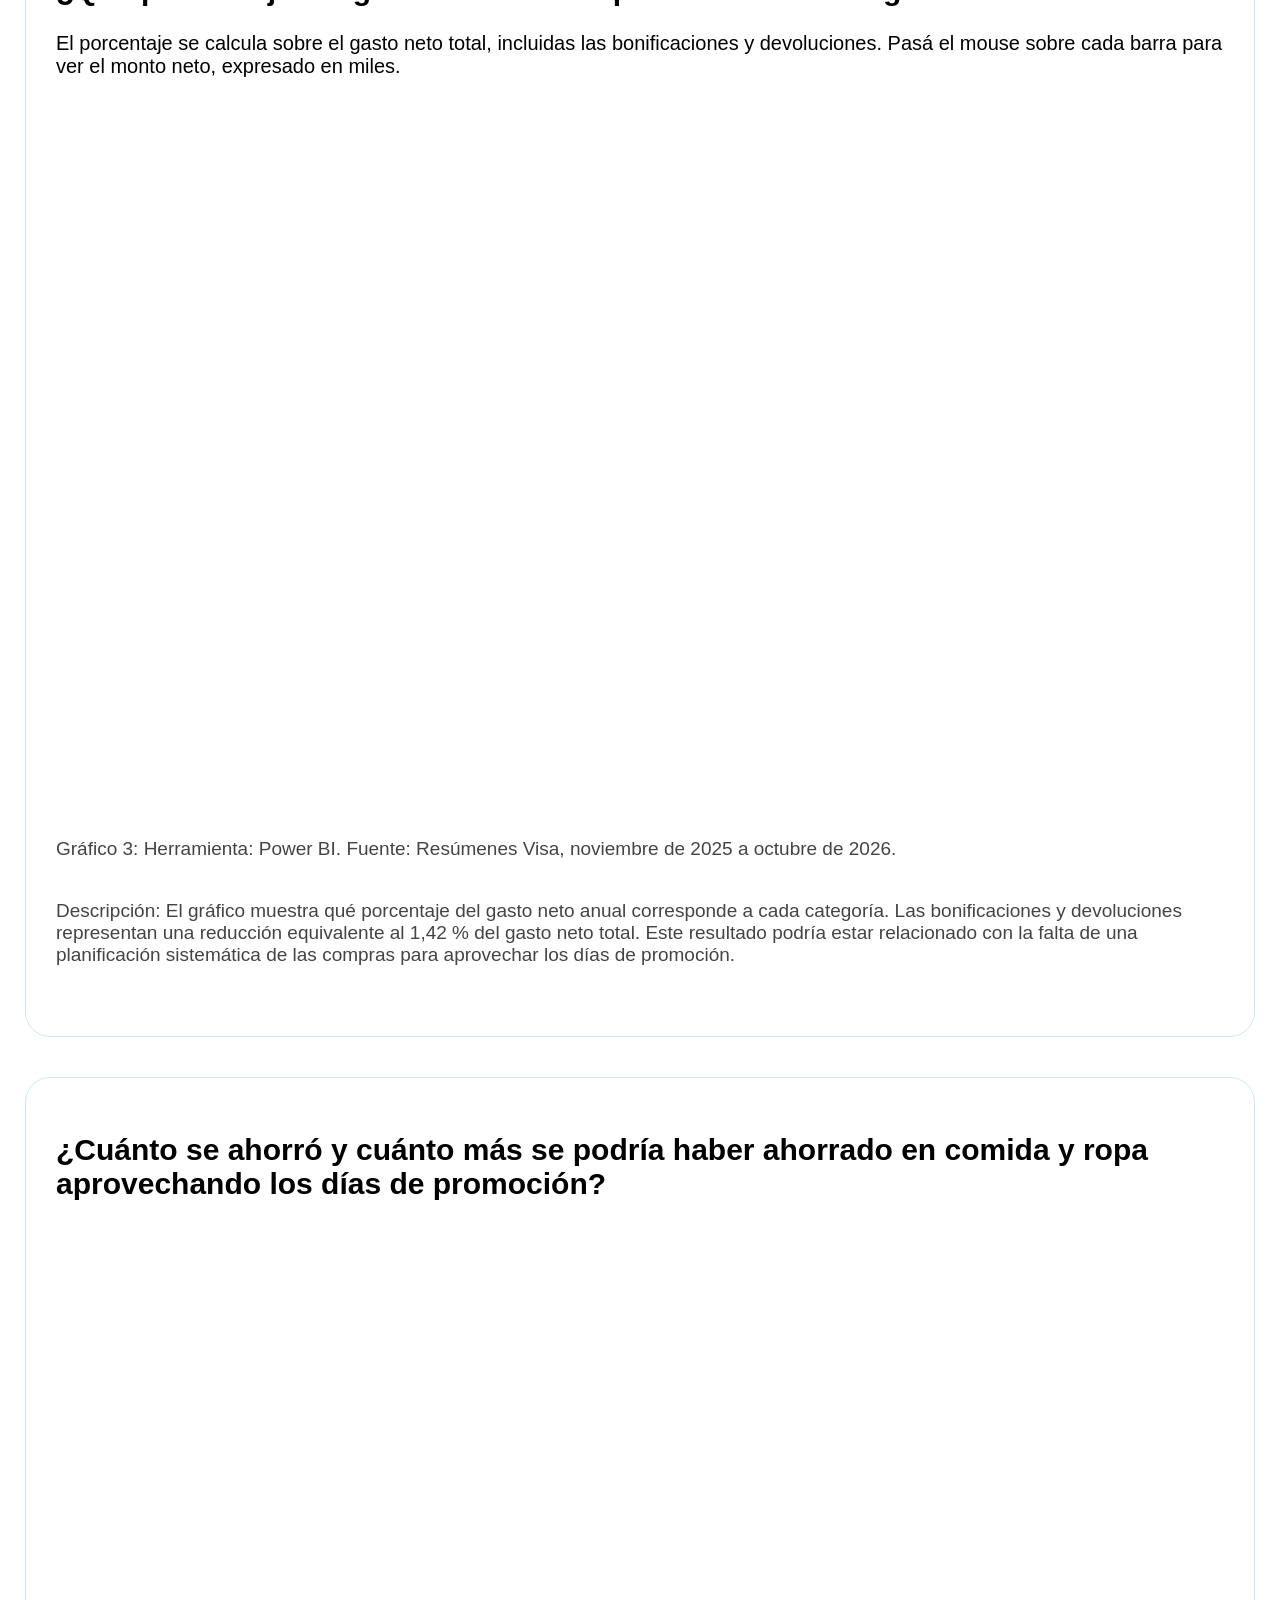
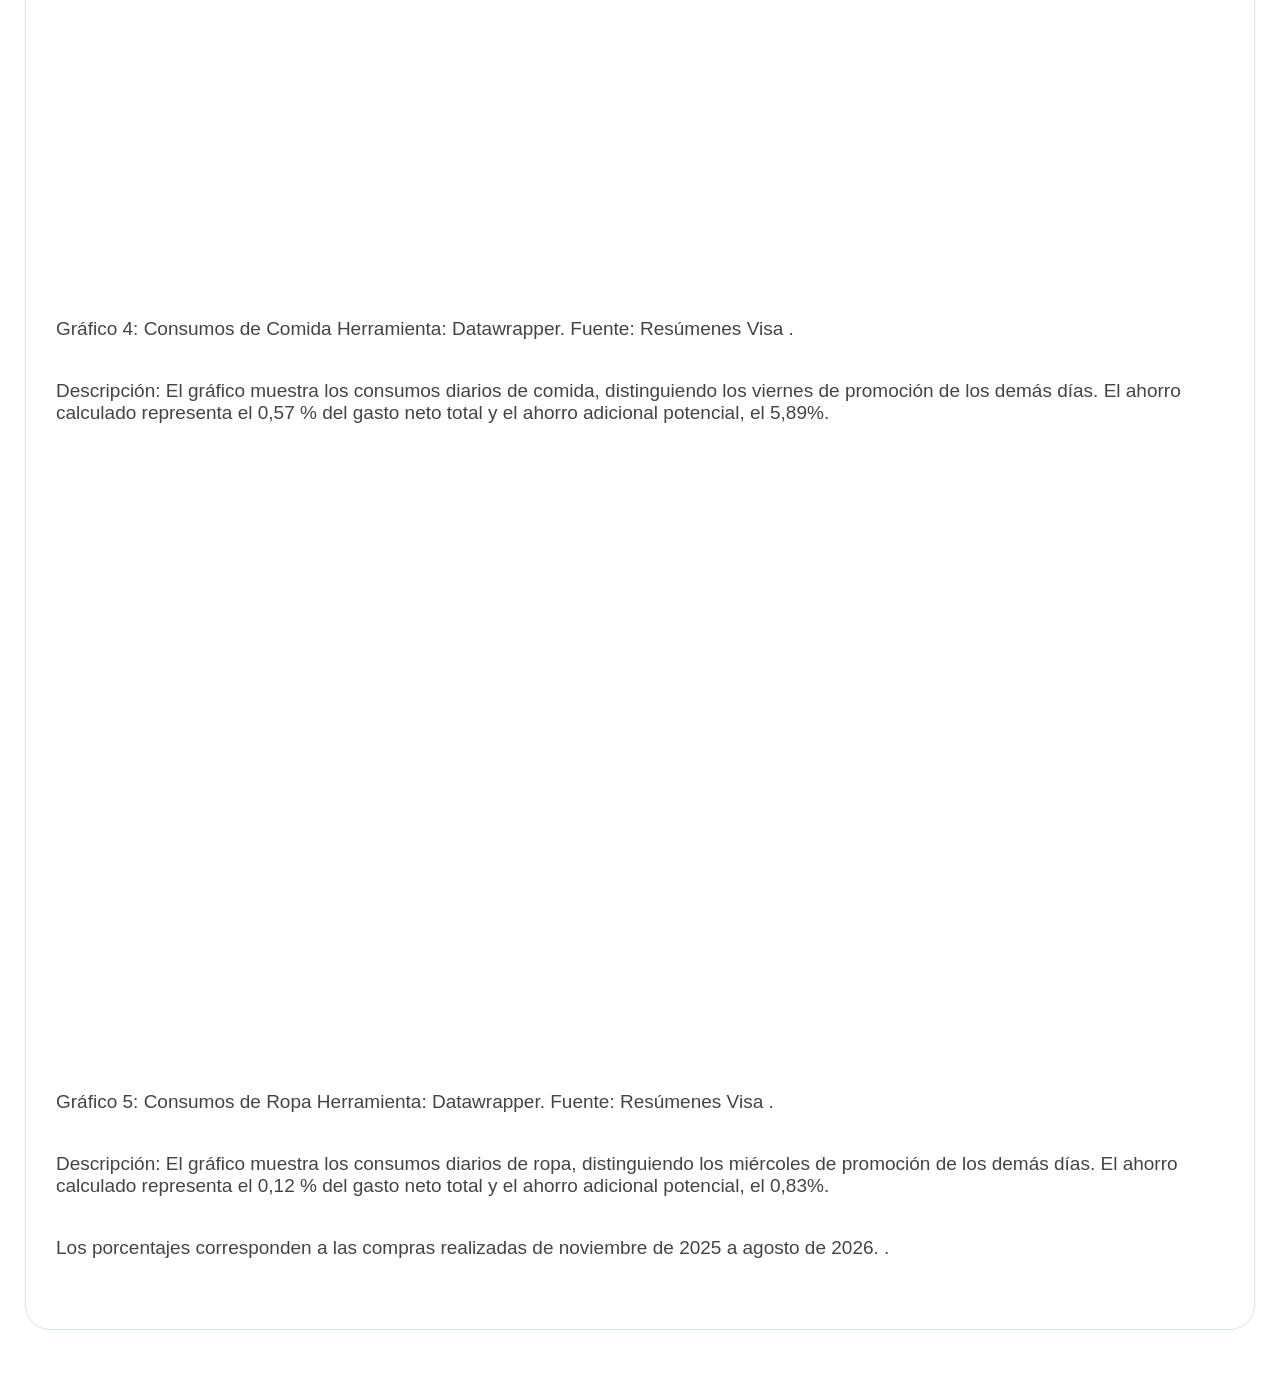
==== commit b06f77cb: "Add additional note about purchase percentages" ====
--- a/tp1/tp1.html
+++ b/tp1/tp1.html
@@ -213,7 +213,9 @@
 
    <p class="nota-grafico">Gráfico 5: Consumos de Ropa  Herramienta: Datawrapper. Fuente: Resúmenes Visa .</p>
    <p class="nota-grafico">Descripción: El gráfico muestra los consumos diarios de ropa, distinguiendo los miércoles de promoción de los demás días. El ahorro calculado representa el 0,12 % del gasto neto total y el ahorro adicional potencial, el 0,83%.</p>
-     
+
+   <p class="nota-grafico"> Los porcentajes corresponden a las compras realizadas de noviembre de 2025 a agosto de 2026. .</p>
+    
   </section>
 </body>
 </html>
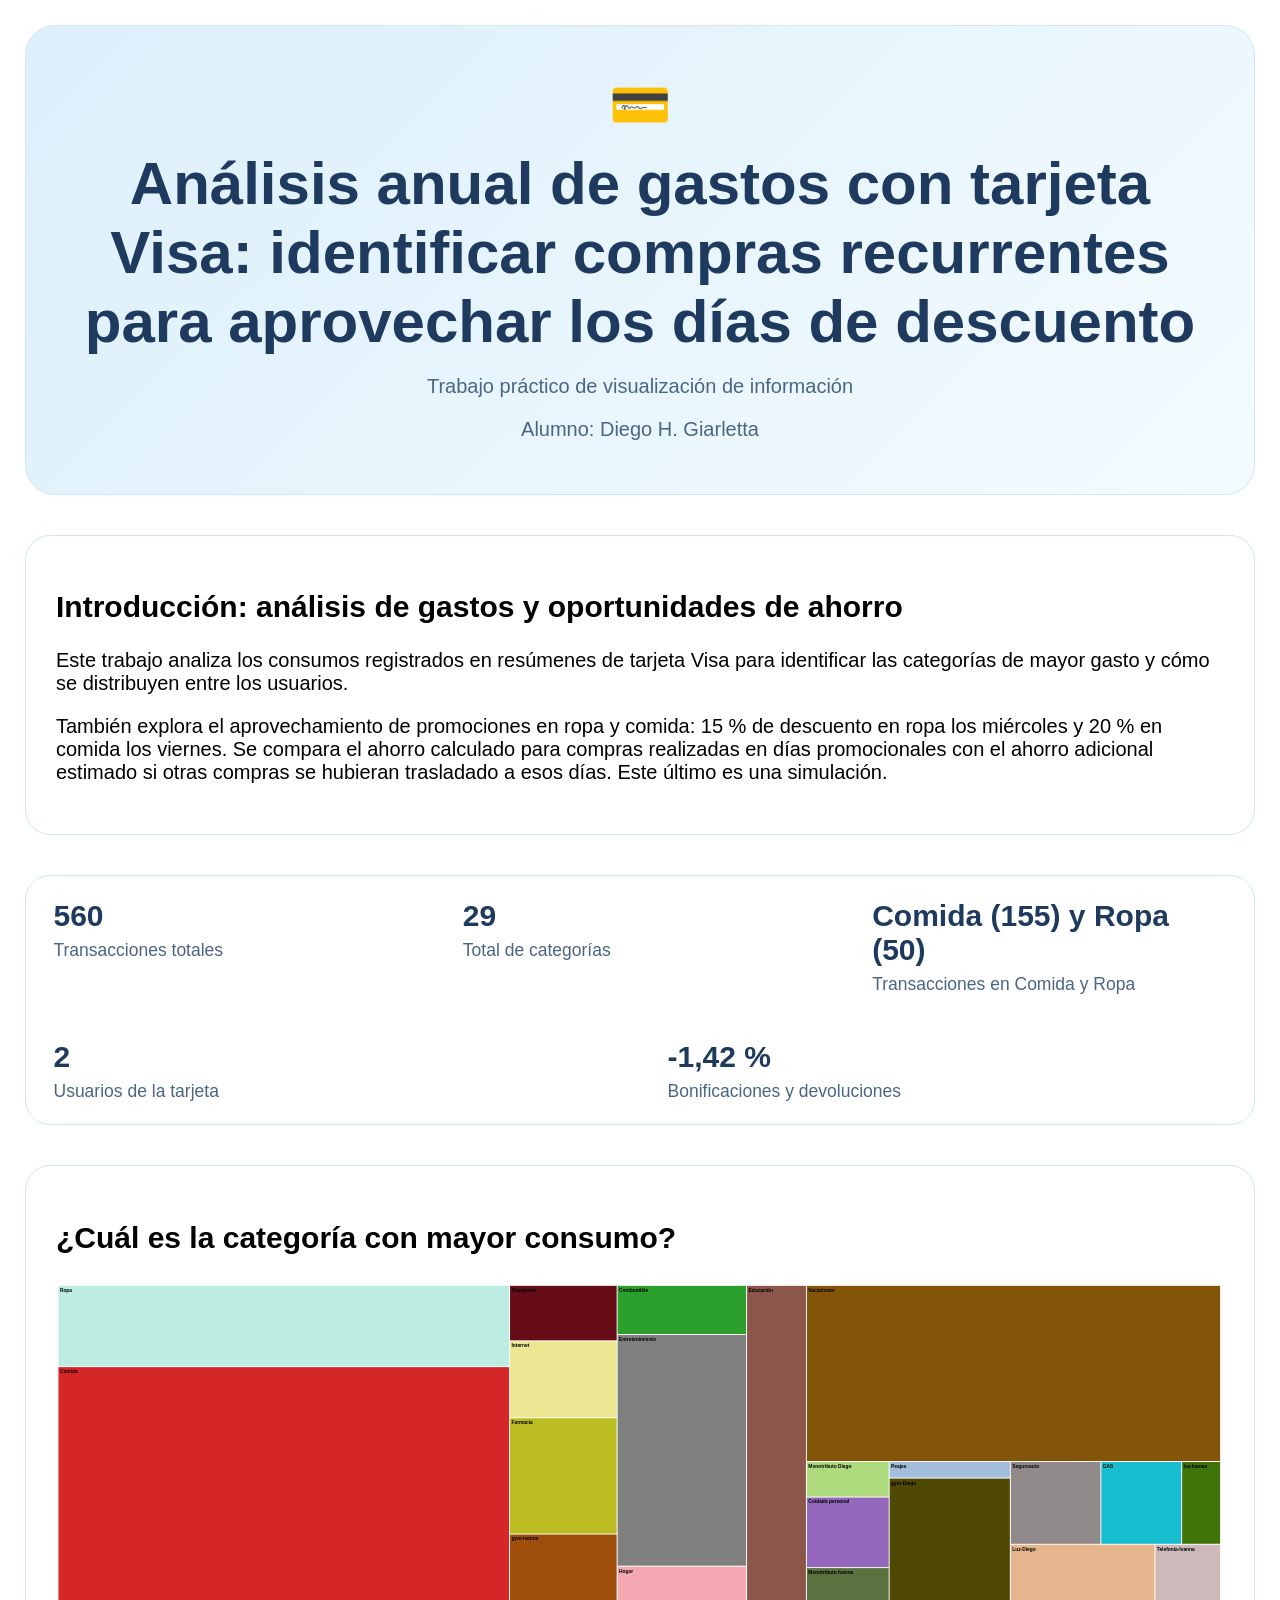
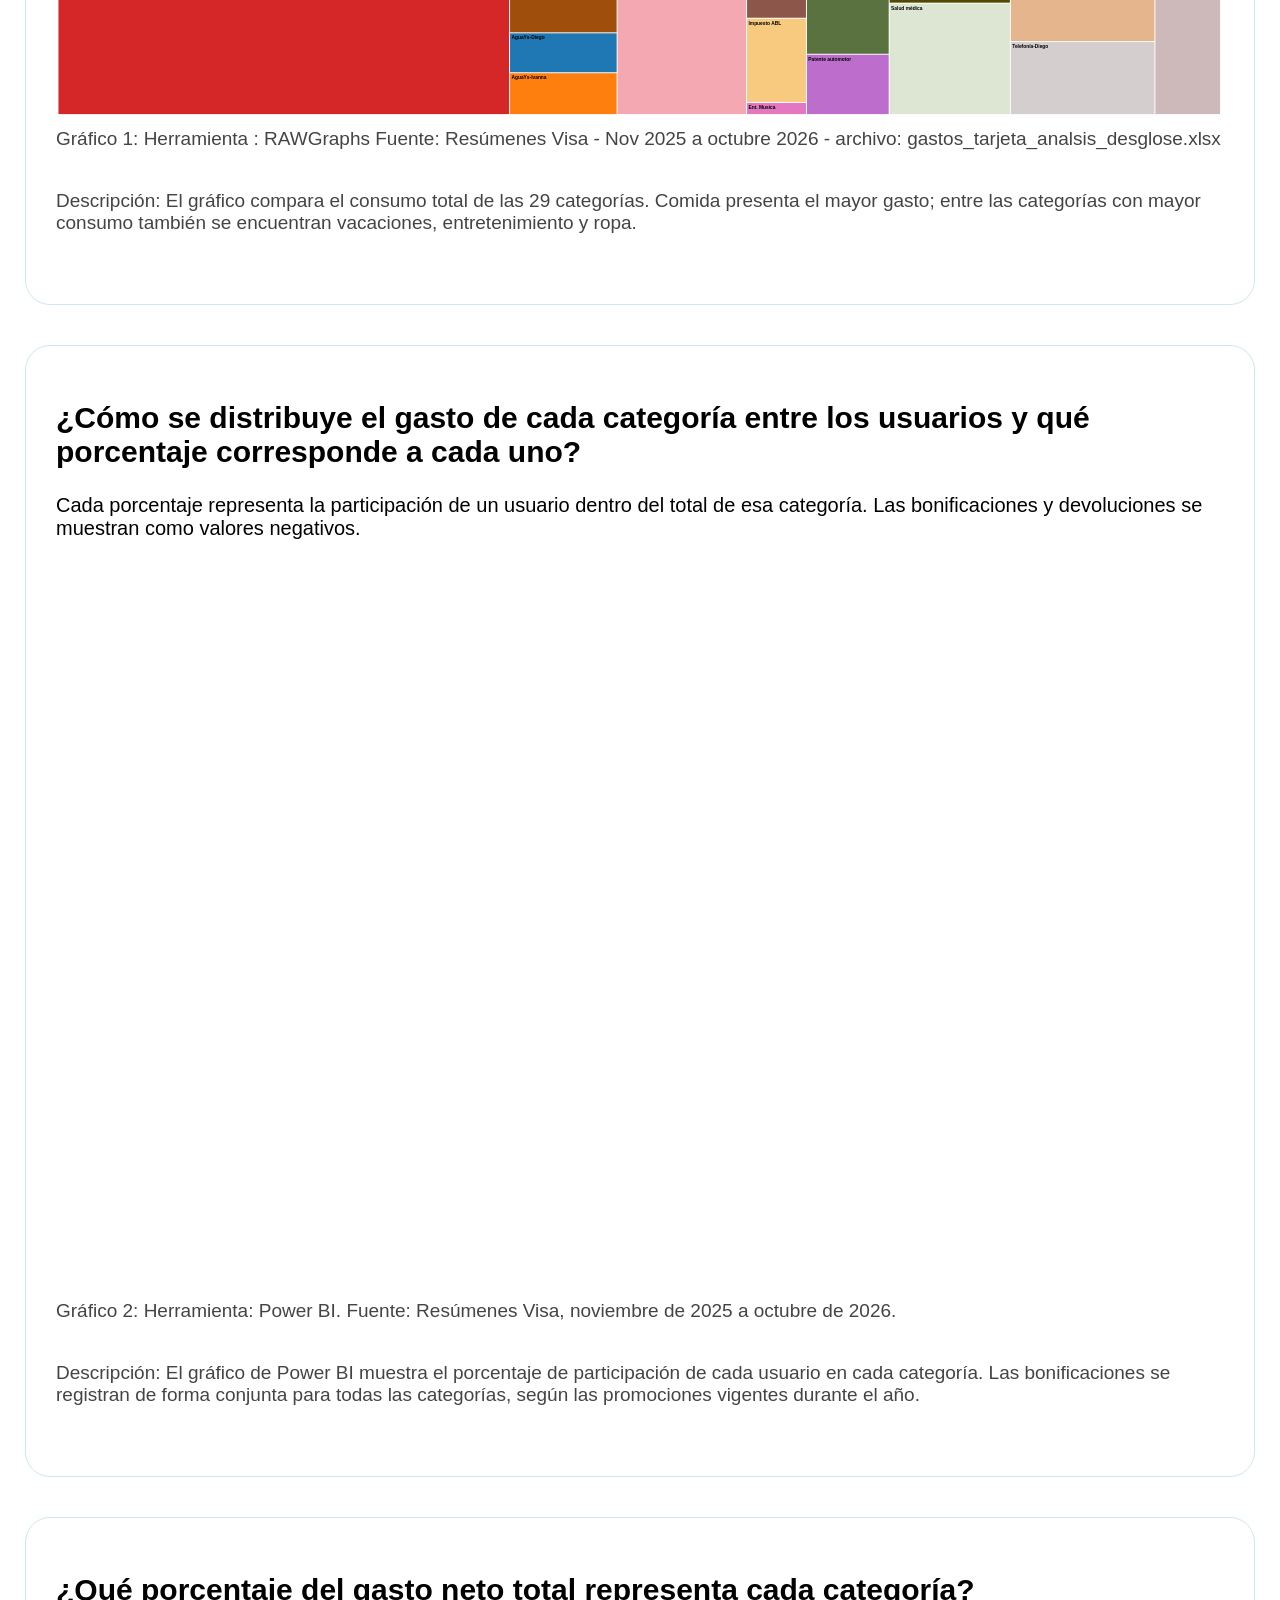
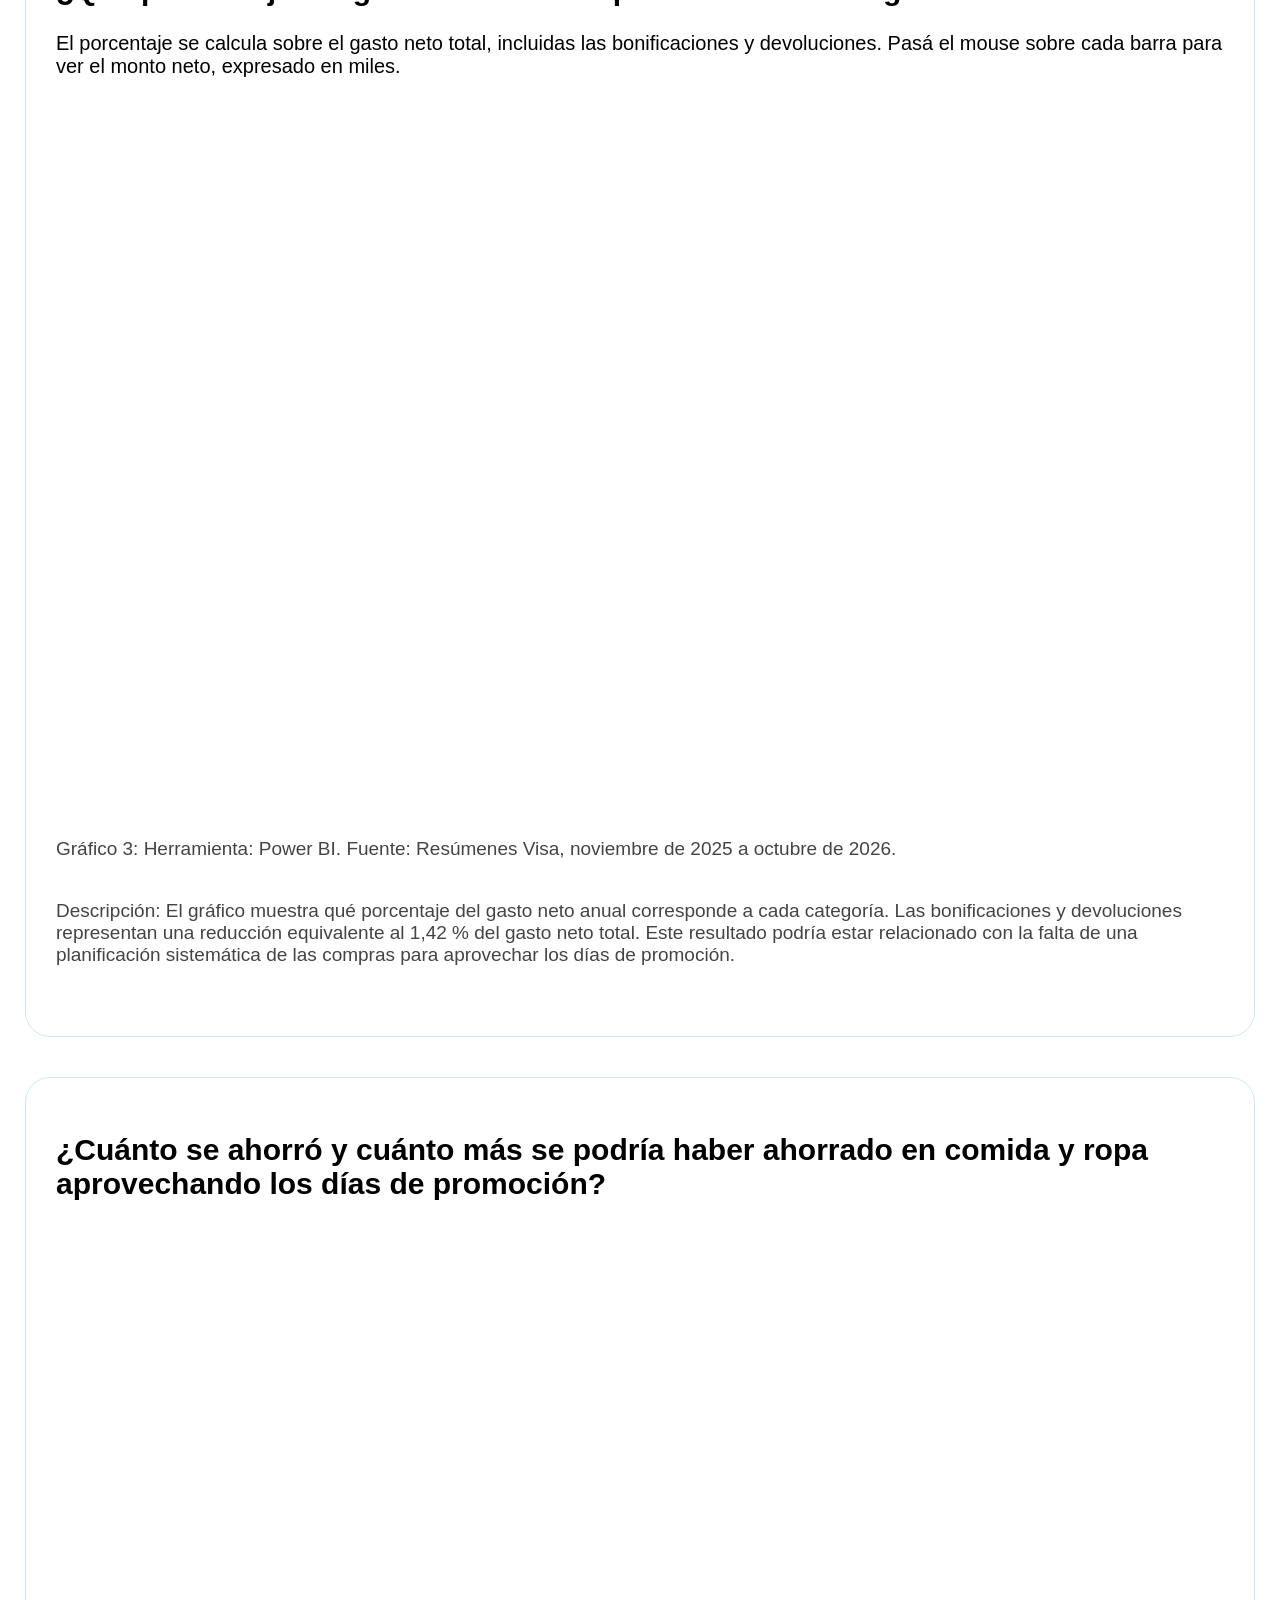
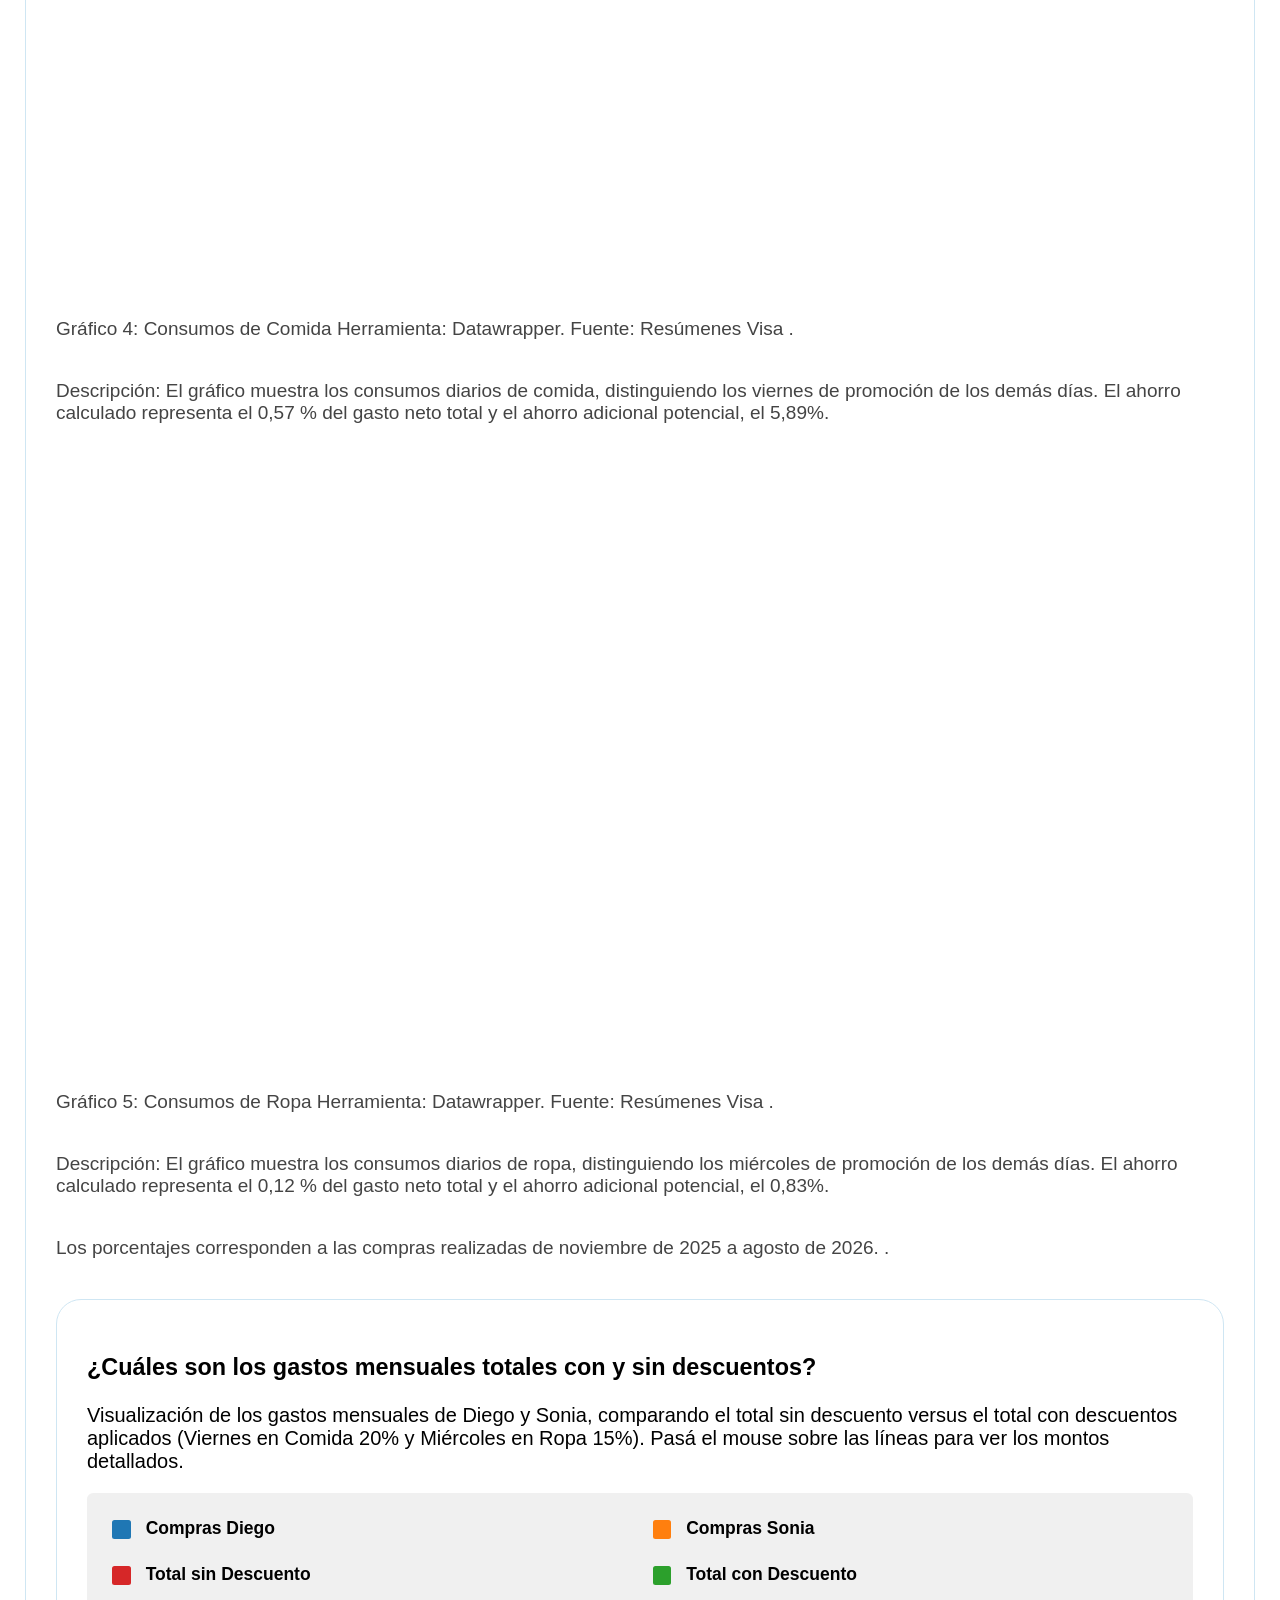
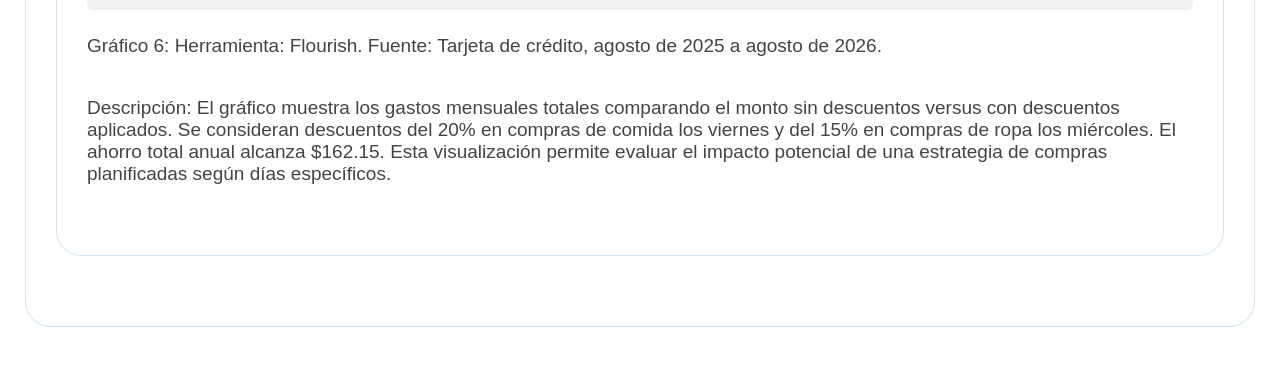
==== commit bf038613: "Update tp1.html" ====
--- a/tp1/tp1.html
+++ b/tp1/tp1.html
@@ -215,6 +215,42 @@
    <p class="nota-grafico">Descripción: El gráfico muestra los consumos diarios de ropa, distinguiendo los miércoles de promoción de los demás días. El ahorro calculado representa el 0,12 % del gasto neto total y el ahorro adicional potencial, el 0,83%.</p>
 
    <p class="nota-grafico"> Los porcentajes corresponden a las compras realizadas de noviembre de 2025 a agosto de 2026. .</p>
+
+   <!-- Flourish. -->
+    <section class="marco-pregunta">
+  <h1>¿Cuáles son los gastos mensuales totales con y sin descuentos?</h1>
+  <p>Visualización de los gastos mensuales de Diego y Sonia, comparando el total sin descuento versus el total con descuentos aplicados (Viernes en Comida 20% y Miércoles en Ropa 15%). Pasá el mouse sobre las líneas para ver los montos detallados.</p>
+  
+  <div style="display: grid; grid-template-columns: repeat(2, 1fr); gap: 10px; margin-bottom: 20px; padding: 15px; background-color: #f0f0f0; border-radius: 5px;">
+    <div style="font-size: 14px; padding: 5px;">
+      <span style="display: inline-block; width: 15px; height: 15px; background-color: #1f77b4; border-radius: 2px; margin-right: 8px; vertical-align: middle;"></span>
+      <strong>Compras Diego</strong>
+    </div>
+    <div style="font-size: 14px; padding: 5px;">
+      <span style="display: inline-block; width: 15px; height: 15px; background-color: #ff7f0e; border-radius: 2px; margin-right: 8px; vertical-align: middle;"></span>
+      <strong>Compras Sonia</strong>
+    </div>
+    <div style="font-size: 14px; padding: 5px;">
+      <span style="display: inline-block; width: 15px; height: 15px; background-color: #d62728; border-radius: 2px; margin-right: 8px; vertical-align: middle;"></span>
+      <strong>Total sin Descuento</strong>
+    </div>
+    <div style="font-size: 14px; padding: 5px;">
+      <span style="display: inline-block; width: 15px; height: 15px; background-color: #2ca02c; border-radius: 2px; margin-right: 8px; vertical-align: middle;"></span>
+      <strong>Total con Descuento</strong>
+    </div>
+  </div>
+  
+  <div class="flourish-embed flourish-chart" data-src="visualisation/30990783">
+    <script src="https://public.flourish.studio/resources/embed.js"></script>
+    <noscript>
+      <img src="https://public.flourish.studio/visualisation/30990783/thumbnail" width="100%" alt="chart visualization" />
+    </noscript>
+  </div>
+  
+  <p class="nota-grafico">Gráfico 6: Herramienta: Flourish. Fuente: Tarjeta de crédito, agosto de 2025 a agosto de 2026.</p>
+  <p class="nota-grafico">Descripción: El gráfico muestra los gastos mensuales totales comparando el monto sin descuentos versus con descuentos aplicados. Se consideran descuentos del 20% en compras de comida los viernes y del 15% en compras de ropa los miércoles. El ahorro total anual alcanza $162.15. Esta visualización permite evaluar el impacto potencial de una estrategia de compras planificadas según días específicos.</p>
+</section>
+    
     
   </section>
 </body>
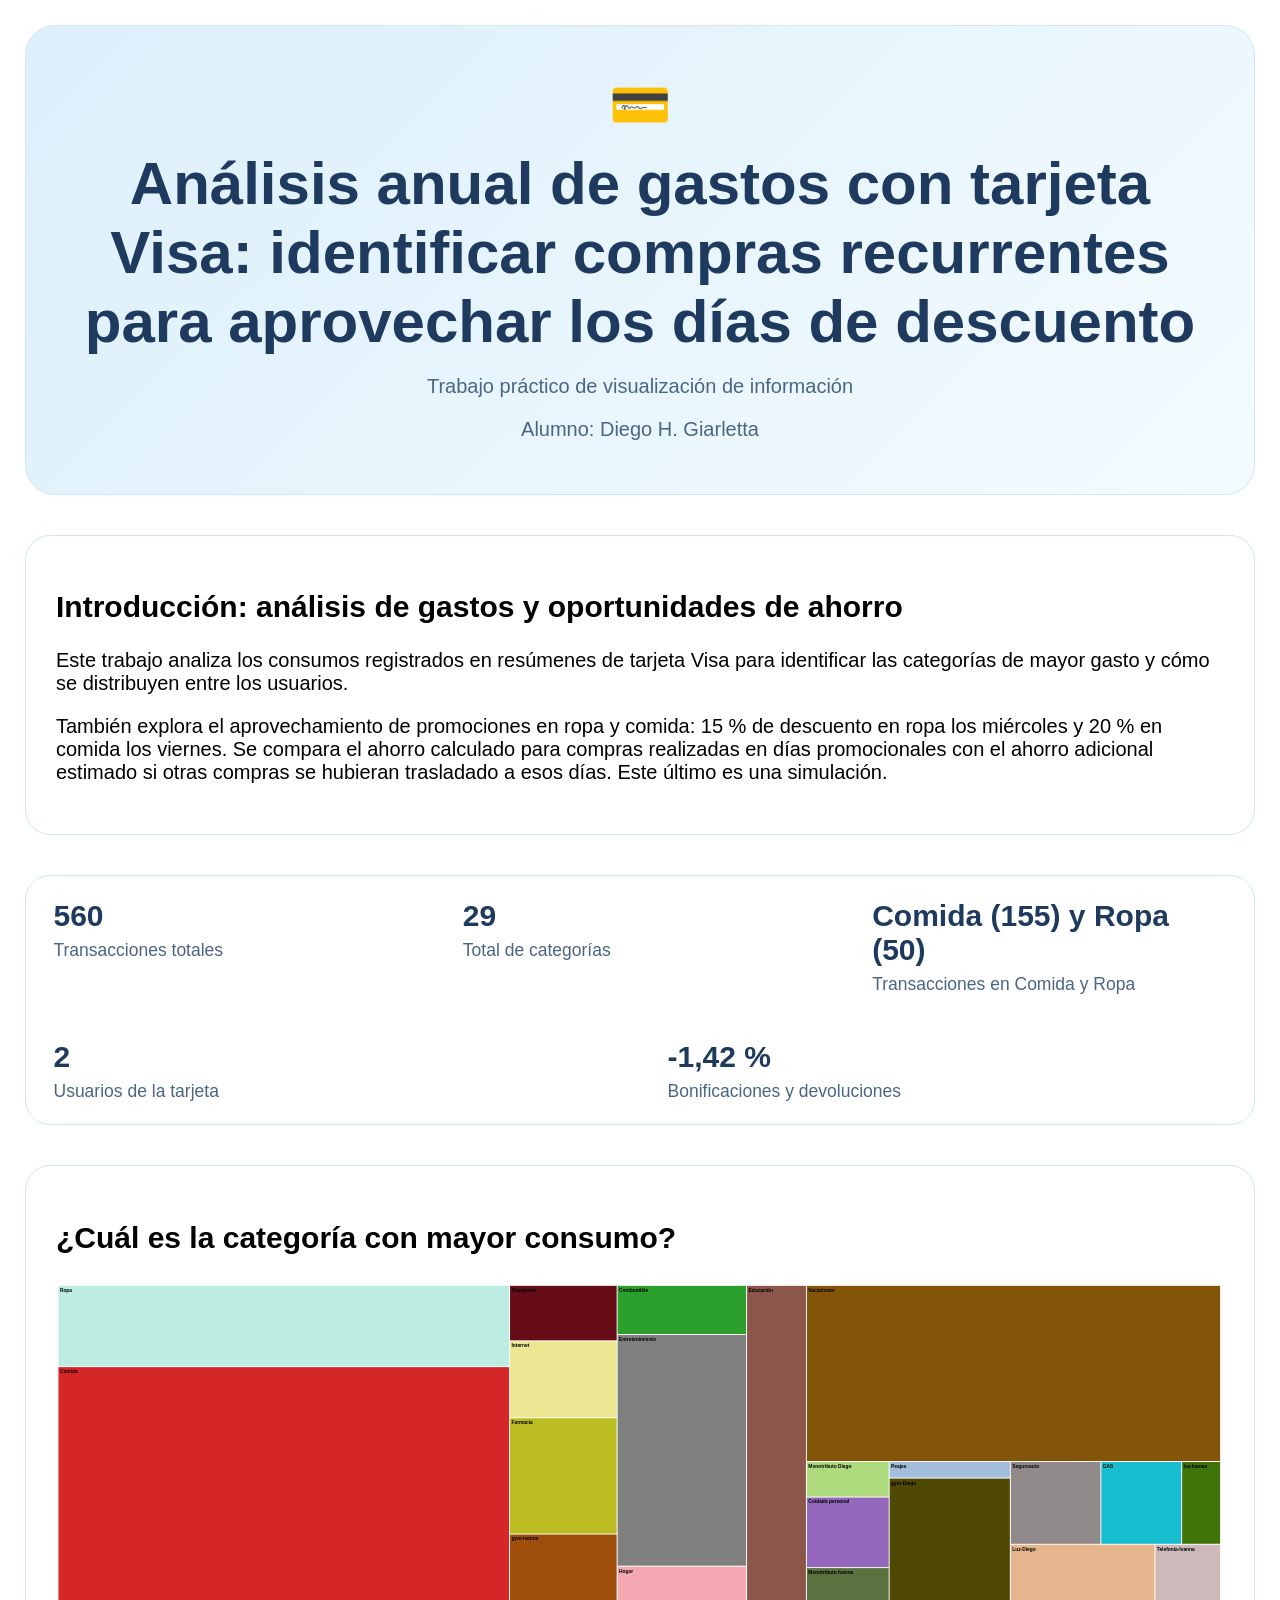
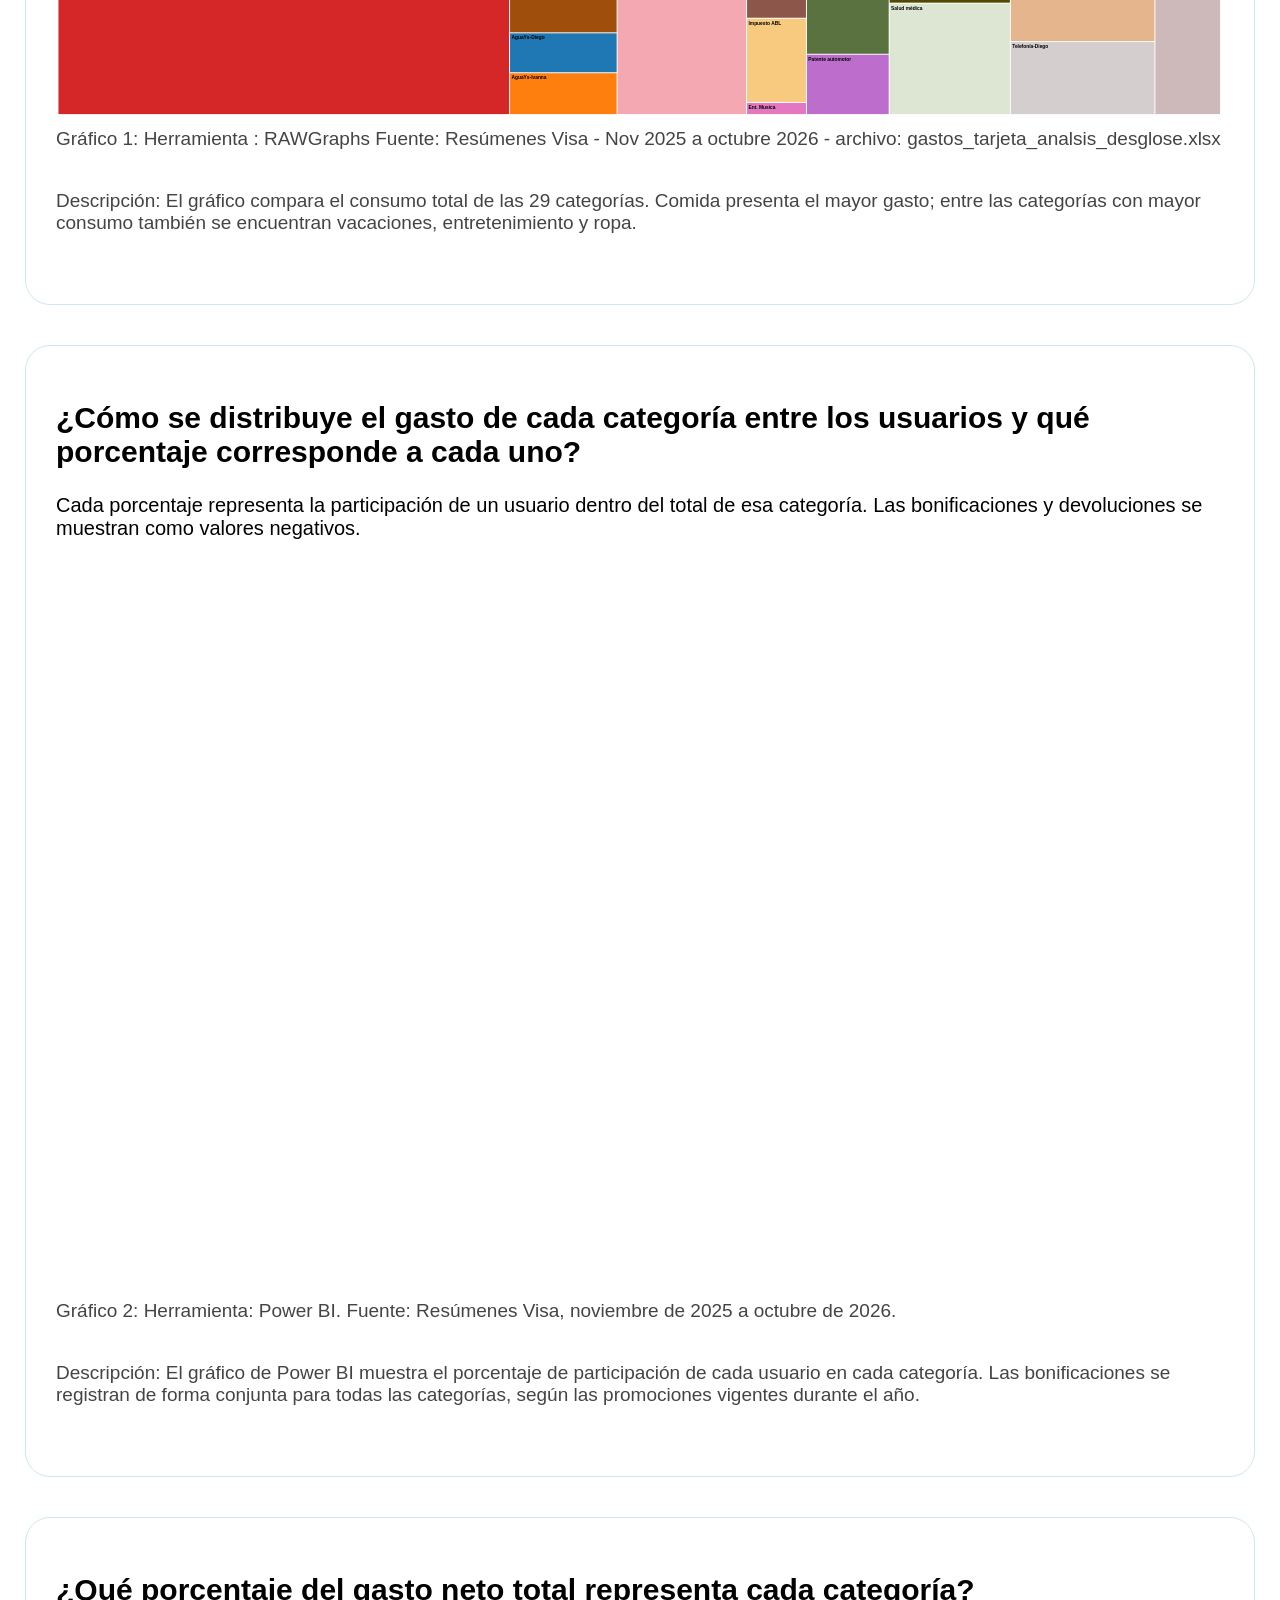
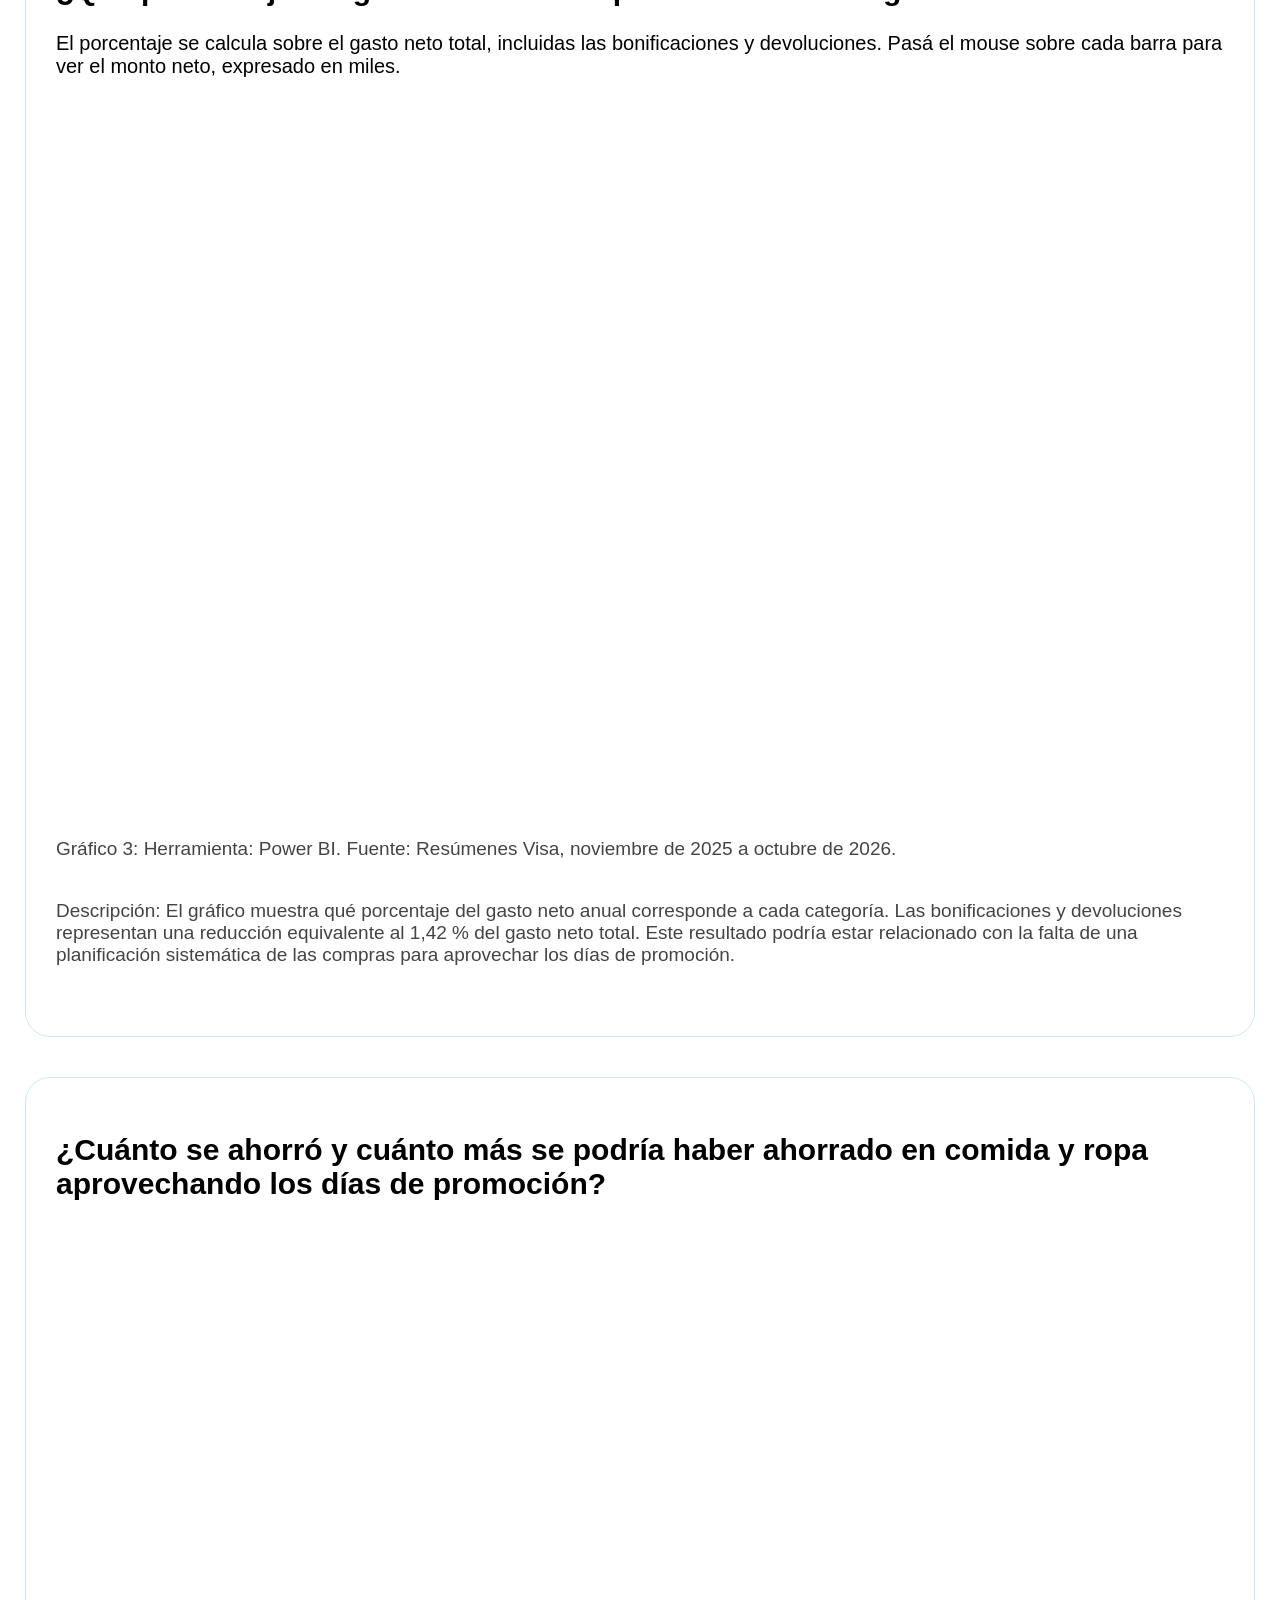
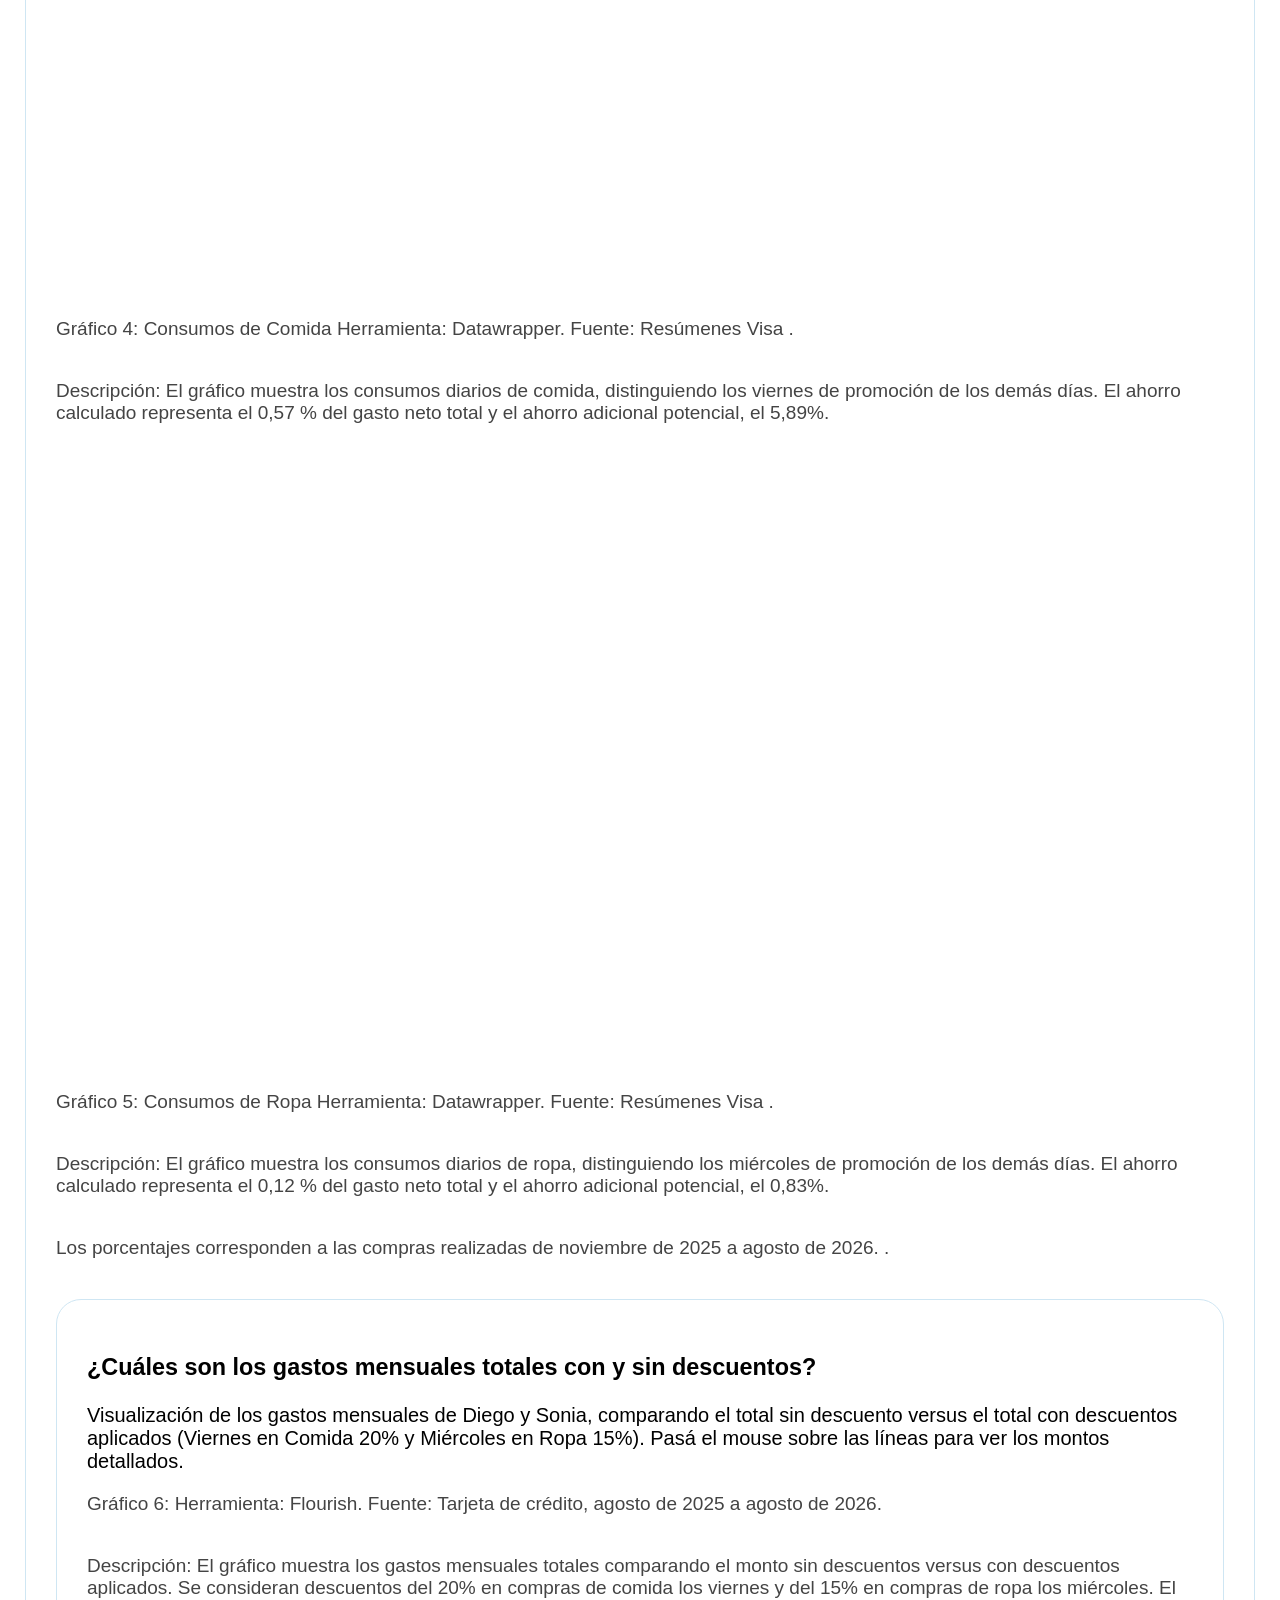
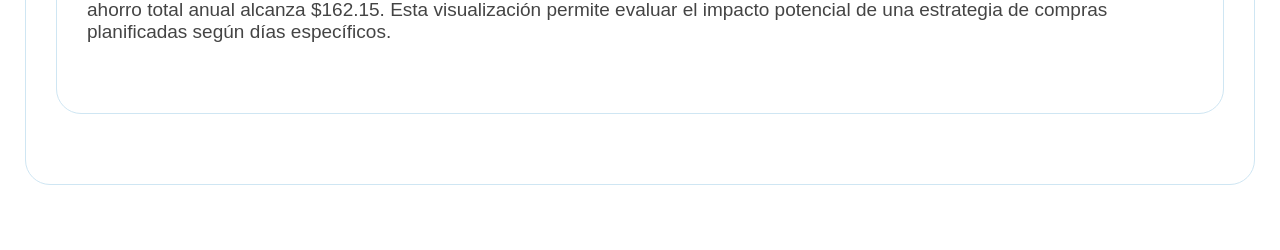
==== commit 252f1dc2: "Update tp1.html" ====
--- a/tp1/tp1.html
+++ b/tp1/tp1.html
@@ -221,24 +221,6 @@
   <h1>¿Cuáles son los gastos mensuales totales con y sin descuentos?</h1>
   <p>Visualización de los gastos mensuales de Diego y Sonia, comparando el total sin descuento versus el total con descuentos aplicados (Viernes en Comida 20% y Miércoles en Ropa 15%). Pasá el mouse sobre las líneas para ver los montos detallados.</p>
   
-  <div style="display: grid; grid-template-columns: repeat(2, 1fr); gap: 10px; margin-bottom: 20px; padding: 15px; background-color: #f0f0f0; border-radius: 5px;">
-    <div style="font-size: 14px; padding: 5px;">
-      <span style="display: inline-block; width: 15px; height: 15px; background-color: #1f77b4; border-radius: 2px; margin-right: 8px; vertical-align: middle;"></span>
-      <strong>Compras Diego</strong>
-    </div>
-    <div style="font-size: 14px; padding: 5px;">
-      <span style="display: inline-block; width: 15px; height: 15px; background-color: #ff7f0e; border-radius: 2px; margin-right: 8px; vertical-align: middle;"></span>
-      <strong>Compras Sonia</strong>
-    </div>
-    <div style="font-size: 14px; padding: 5px;">
-      <span style="display: inline-block; width: 15px; height: 15px; background-color: #d62728; border-radius: 2px; margin-right: 8px; vertical-align: middle;"></span>
-      <strong>Total sin Descuento</strong>
-    </div>
-    <div style="font-size: 14px; padding: 5px;">
-      <span style="display: inline-block; width: 15px; height: 15px; background-color: #2ca02c; border-radius: 2px; margin-right: 8px; vertical-align: middle;"></span>
-      <strong>Total con Descuento</strong>
-    </div>
-  </div>
   
   <div class="flourish-embed flourish-chart" data-src="visualisation/30990783">
     <script src="https://public.flourish.studio/resources/embed.js"></script>
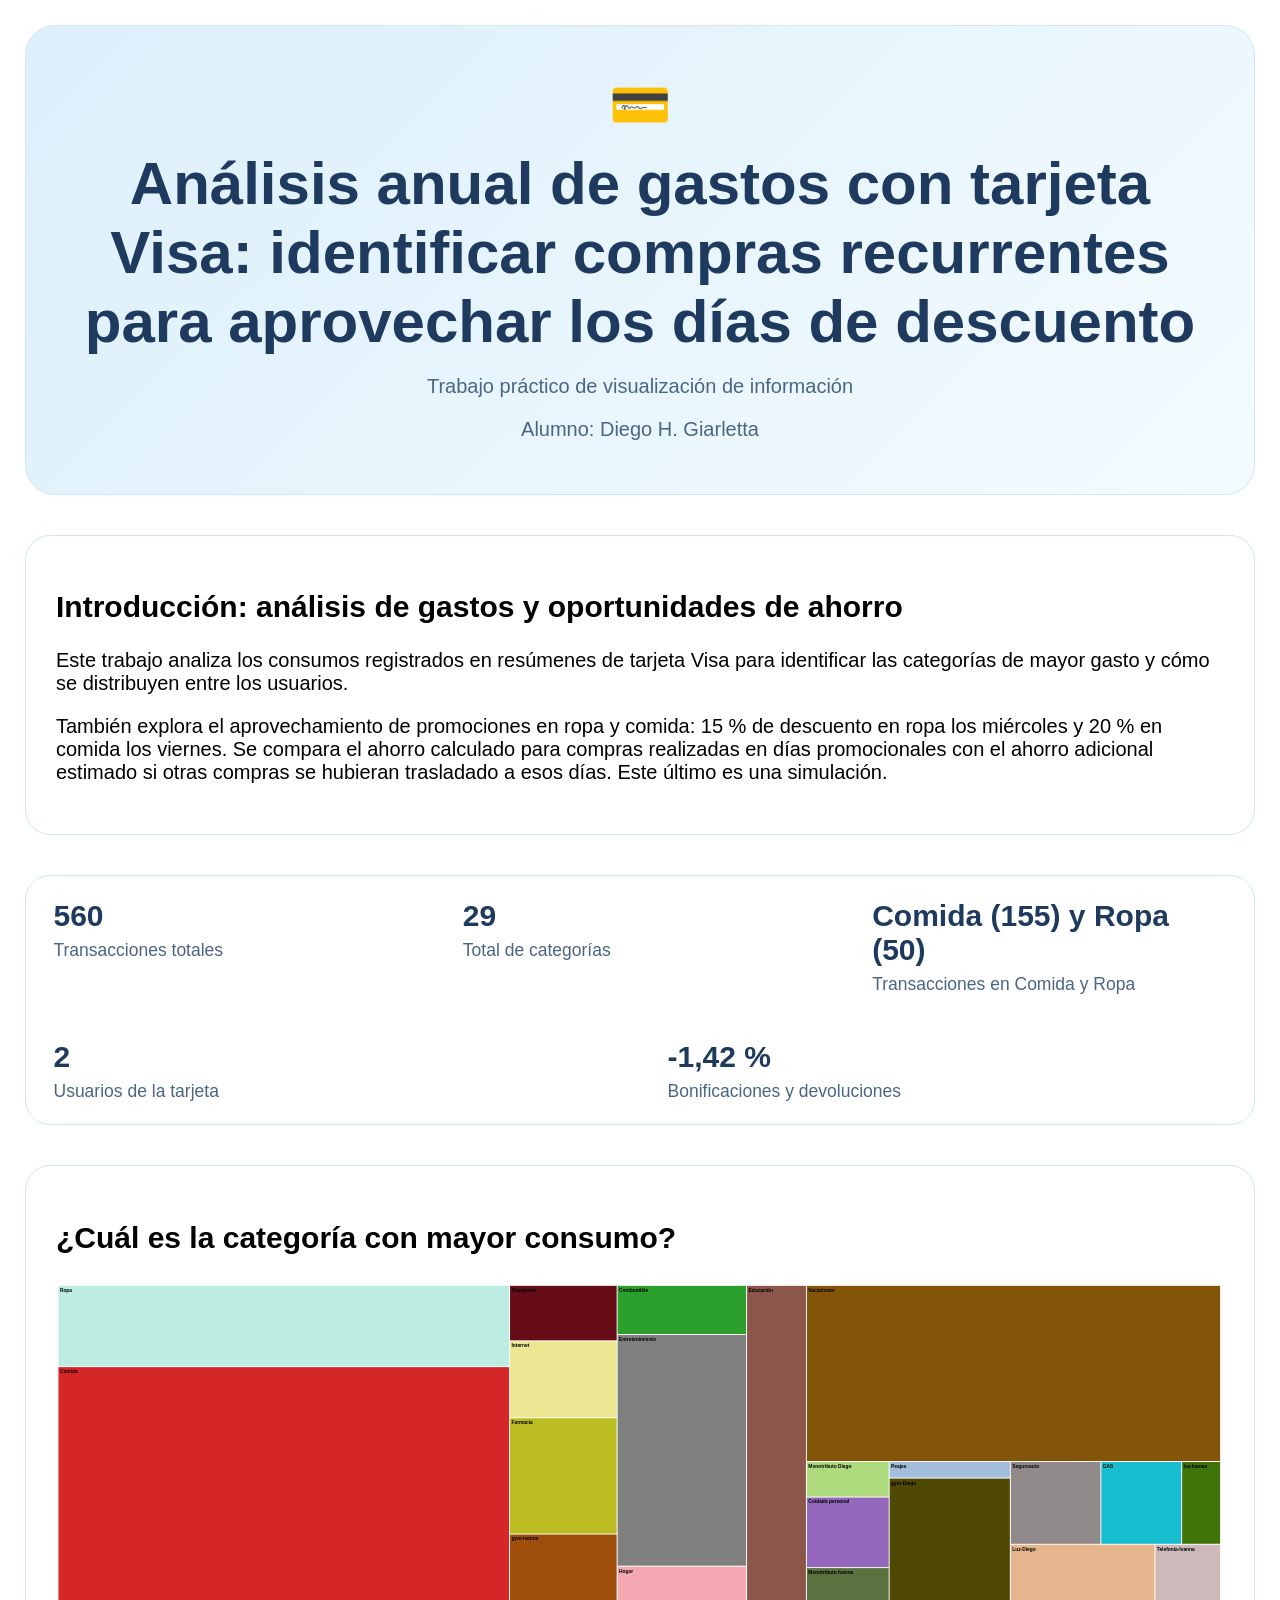
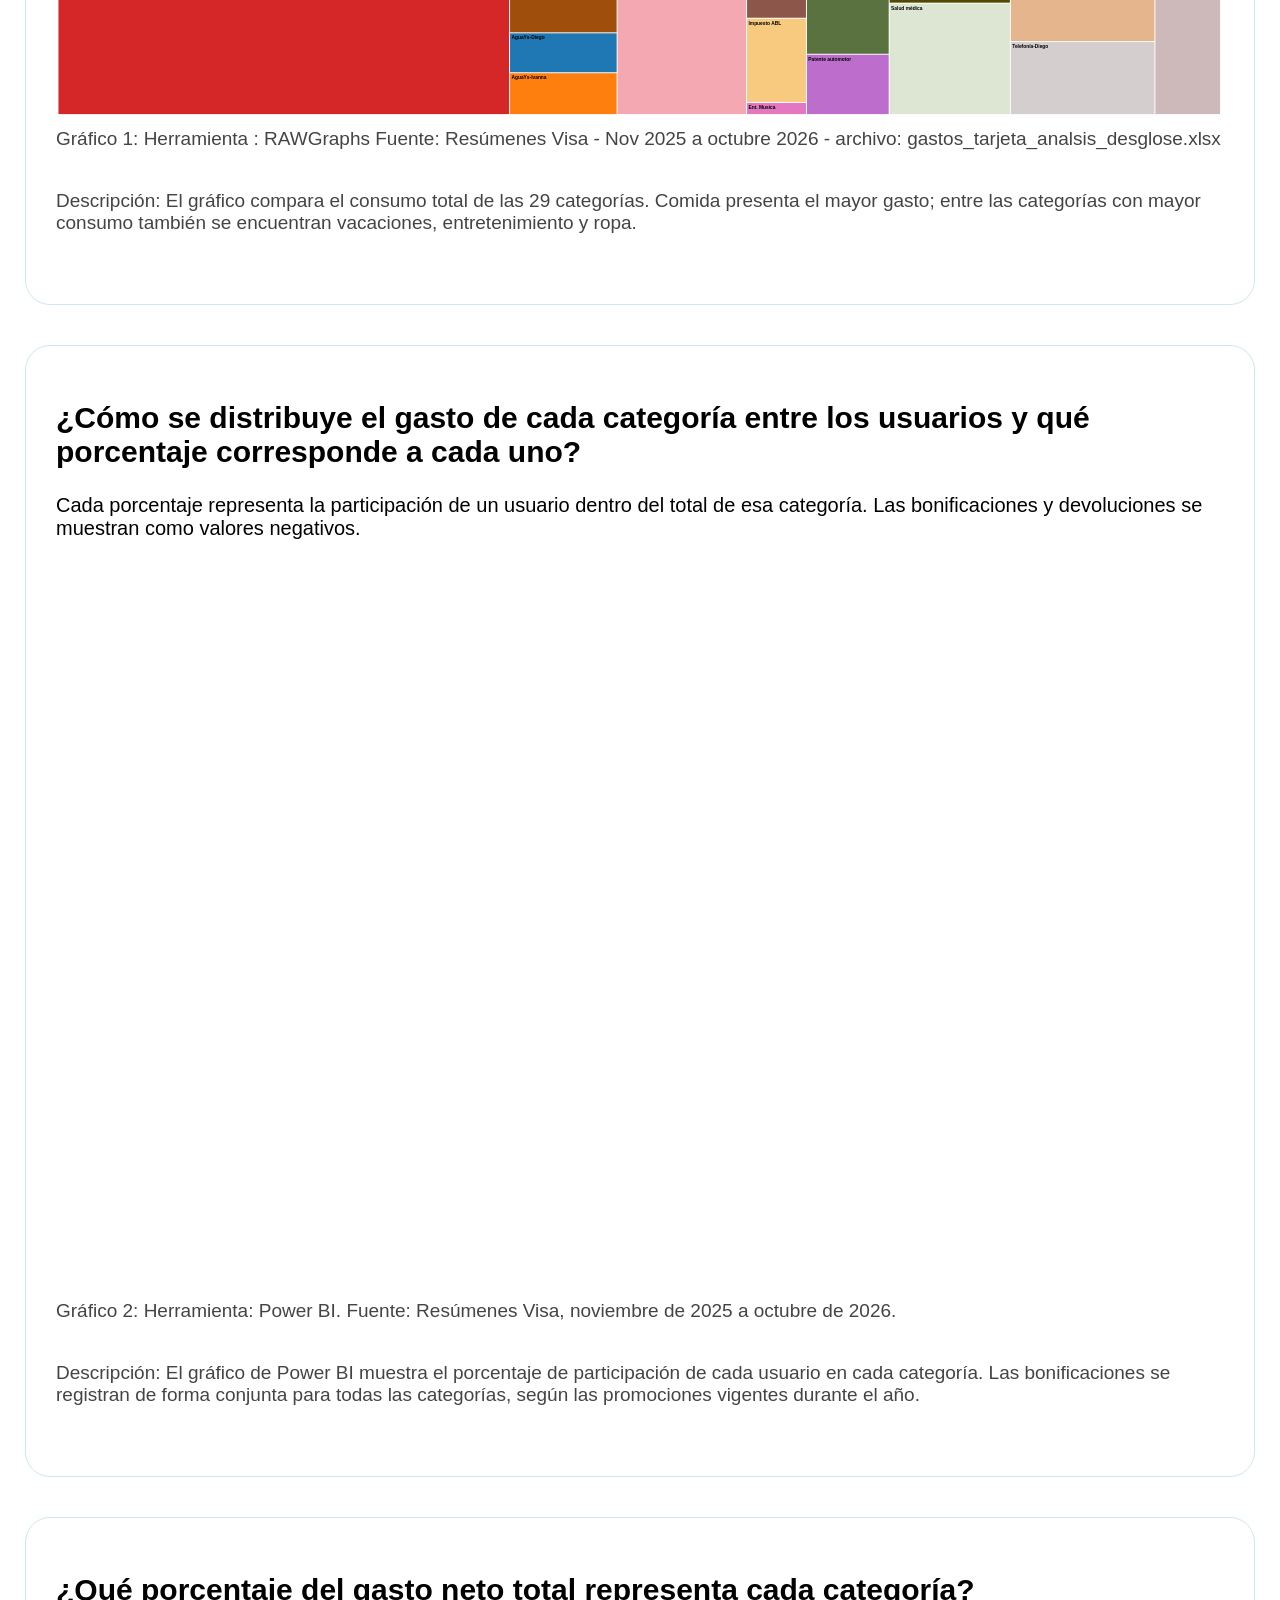
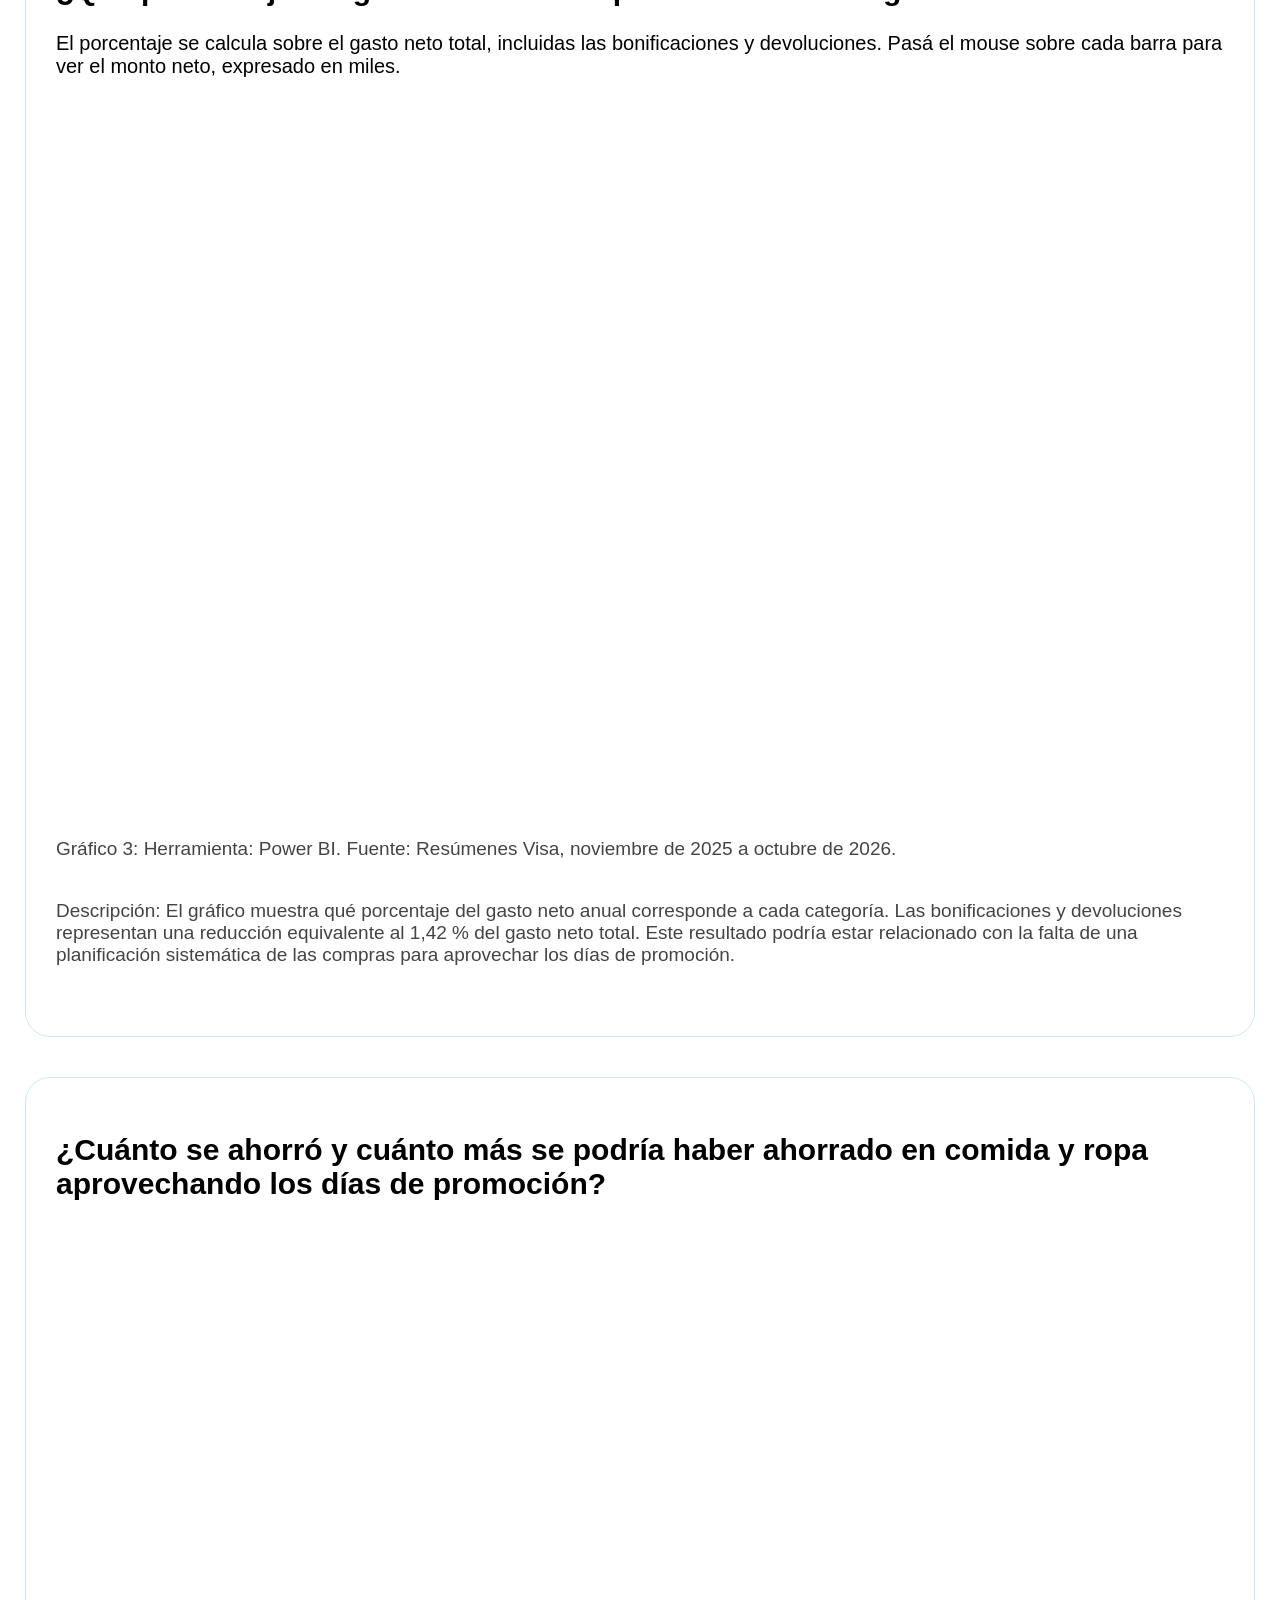
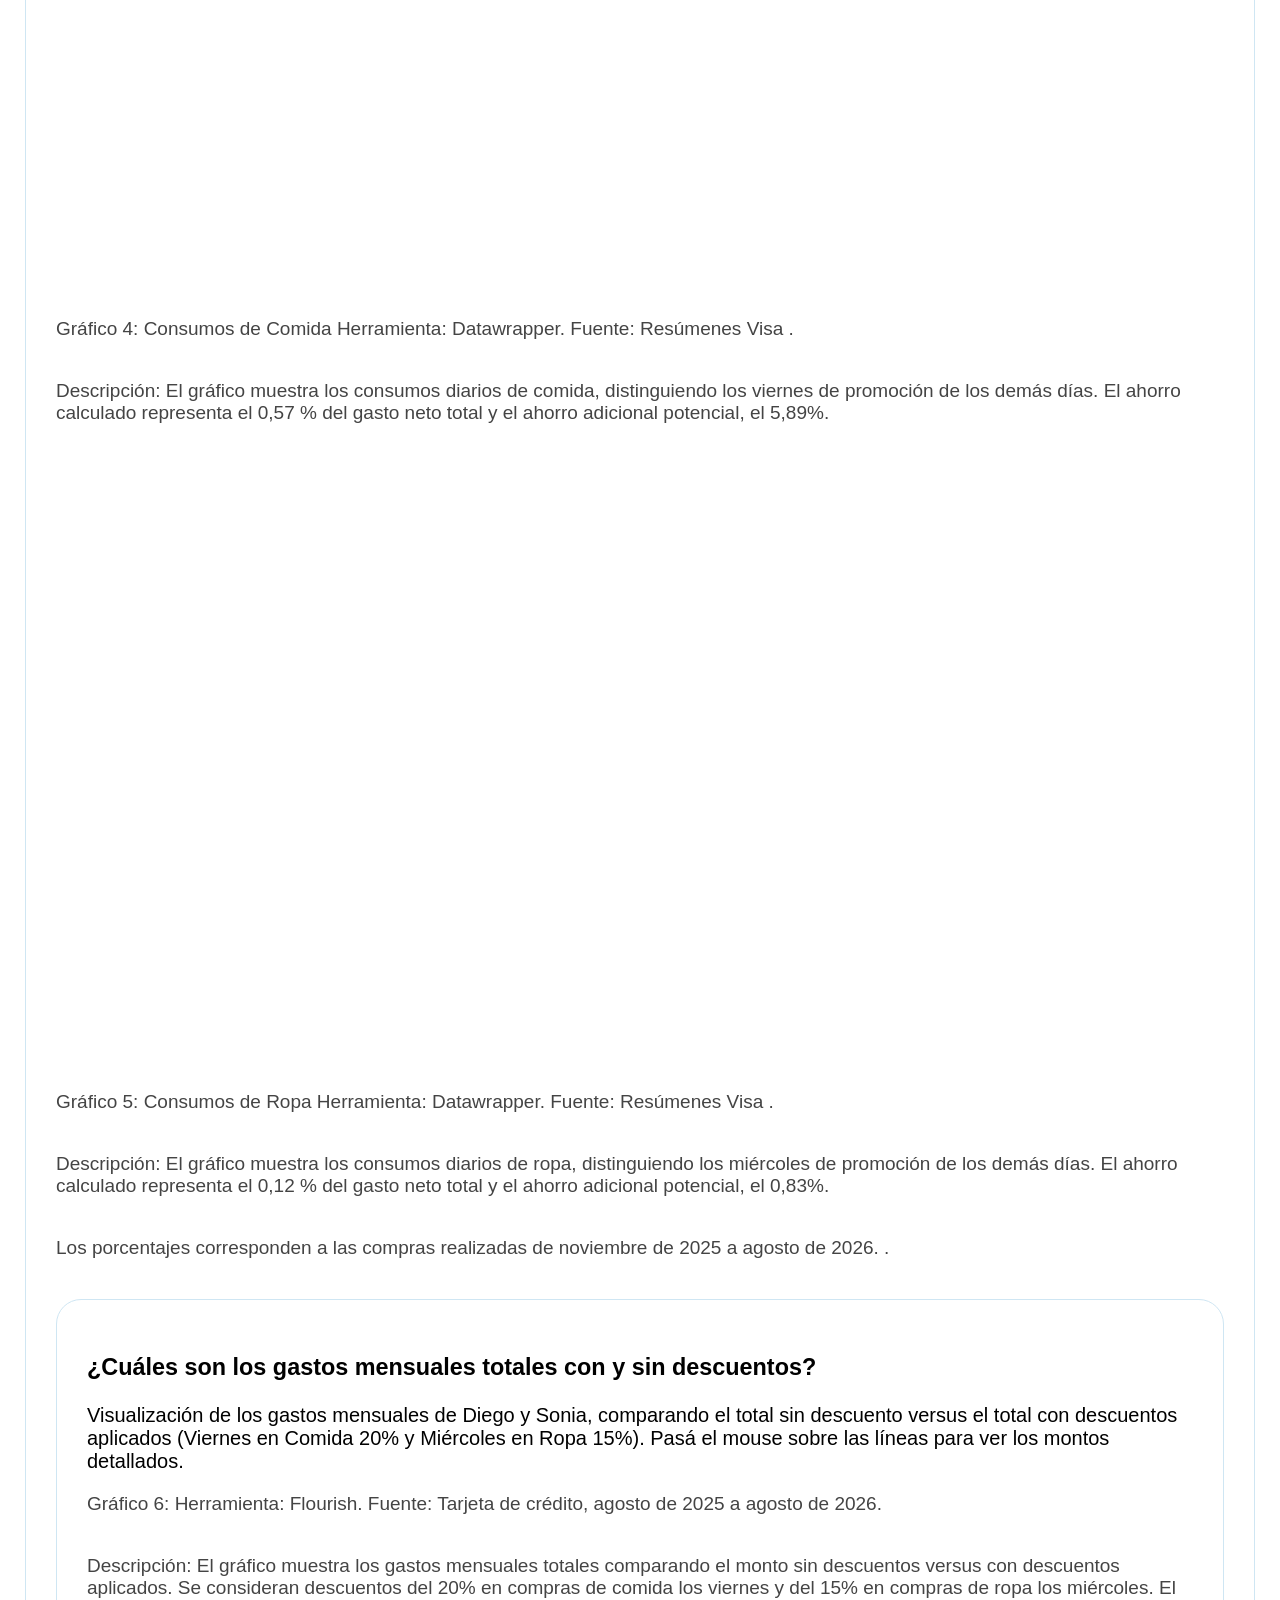
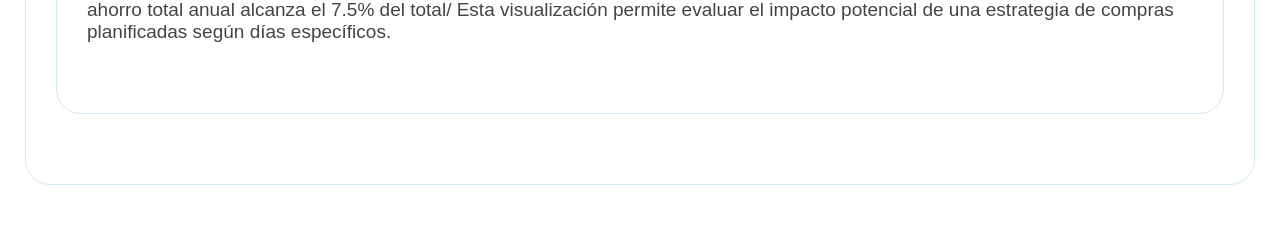
==== commit 77d1f35f: "Revise savings percentage in graph description Updated the savings description in the graph note." ====
--- a/tp1/tp1.html
+++ b/tp1/tp1.html
@@ -230,7 +230,7 @@
   </div>
   
   <p class="nota-grafico">Gráfico 6: Herramienta: Flourish. Fuente: Tarjeta de crédito, agosto de 2025 a agosto de 2026.</p>
-  <p class="nota-grafico">Descripción: El gráfico muestra los gastos mensuales totales comparando el monto sin descuentos versus con descuentos aplicados. Se consideran descuentos del 20% en compras de comida los viernes y del 15% en compras de ropa los miércoles. El ahorro total anual alcanza $162.15. Esta visualización permite evaluar el impacto potencial de una estrategia de compras planificadas según días específicos.</p>
+  <p class="nota-grafico">Descripción: El gráfico muestra los gastos mensuales totales comparando el monto sin descuentos versus con descuentos aplicados. Se consideran descuentos del 20% en compras de comida los viernes y del 15% en compras de ropa los miércoles. El ahorro total anual alcanza el 7.5% del total/ Esta visualización permite evaluar el impacto potencial de una estrategia de compras planificadas según días específicos.</p>
 </section>
     
     
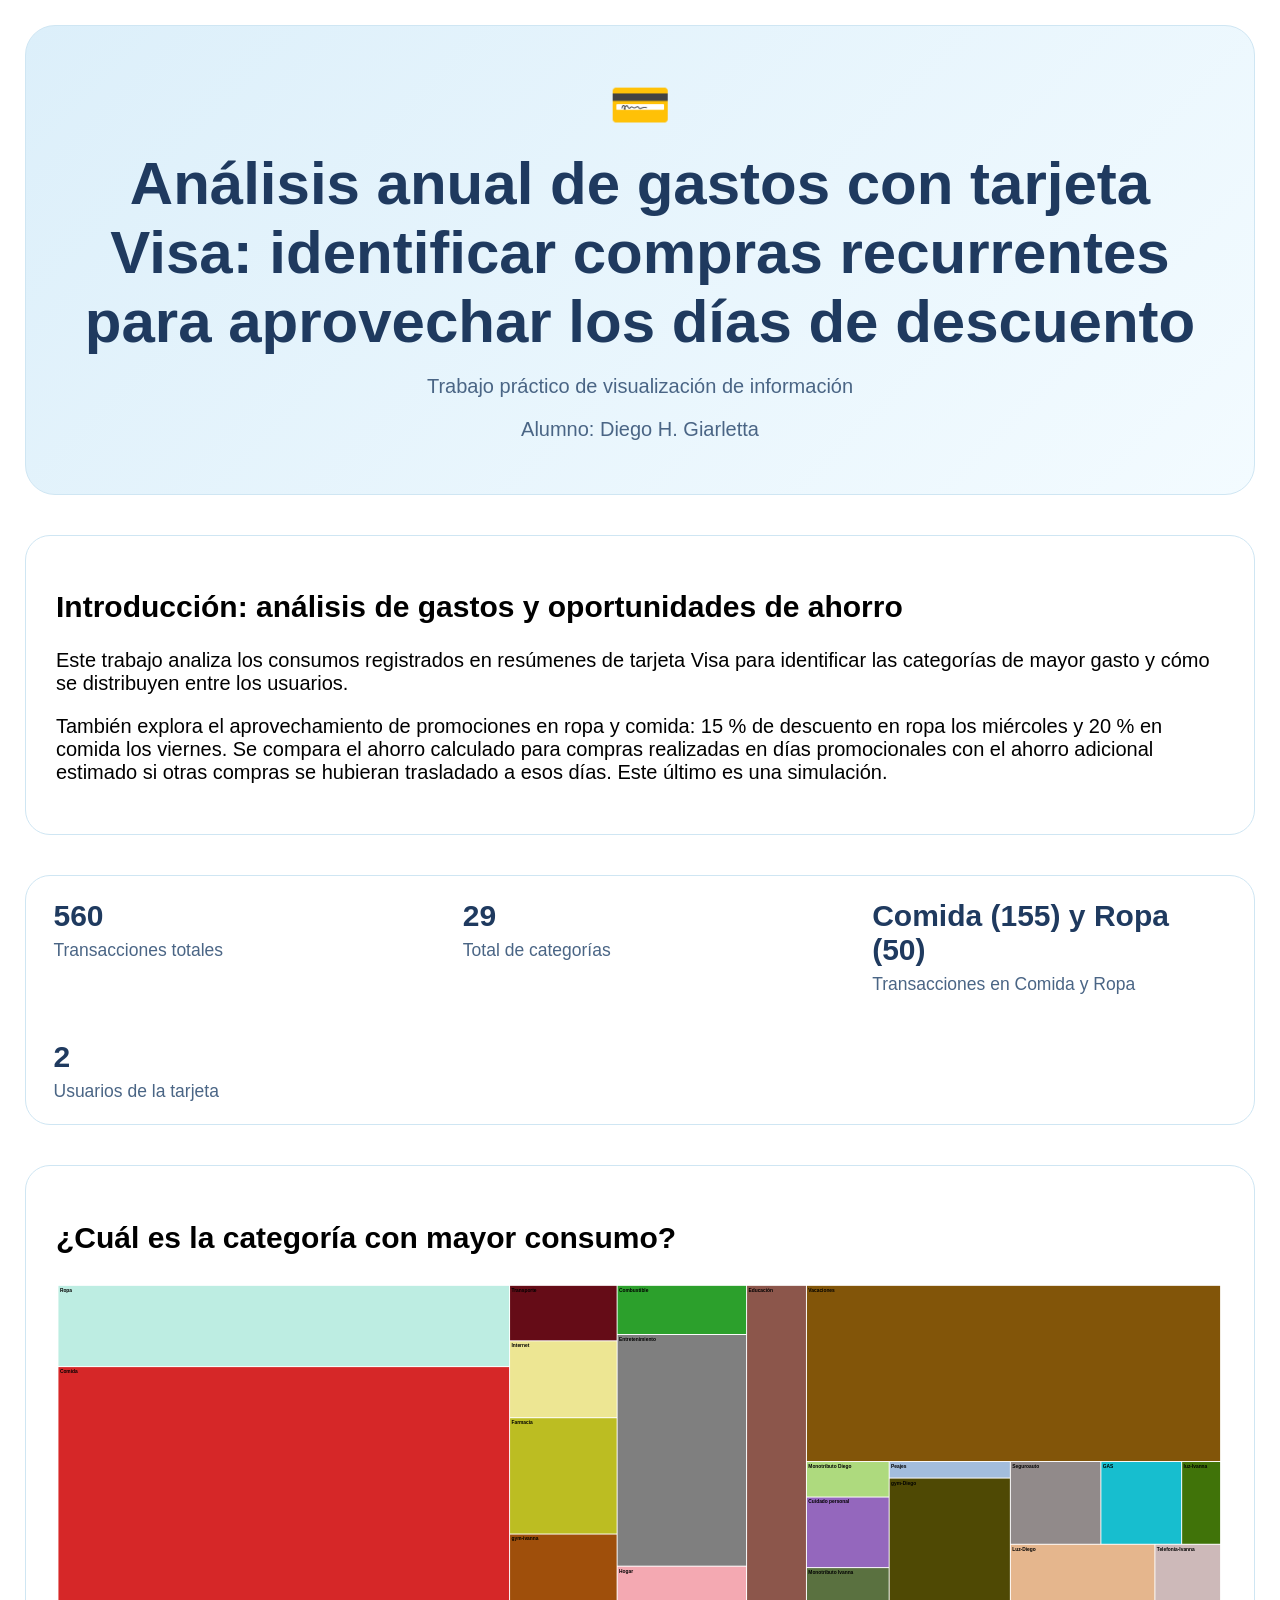
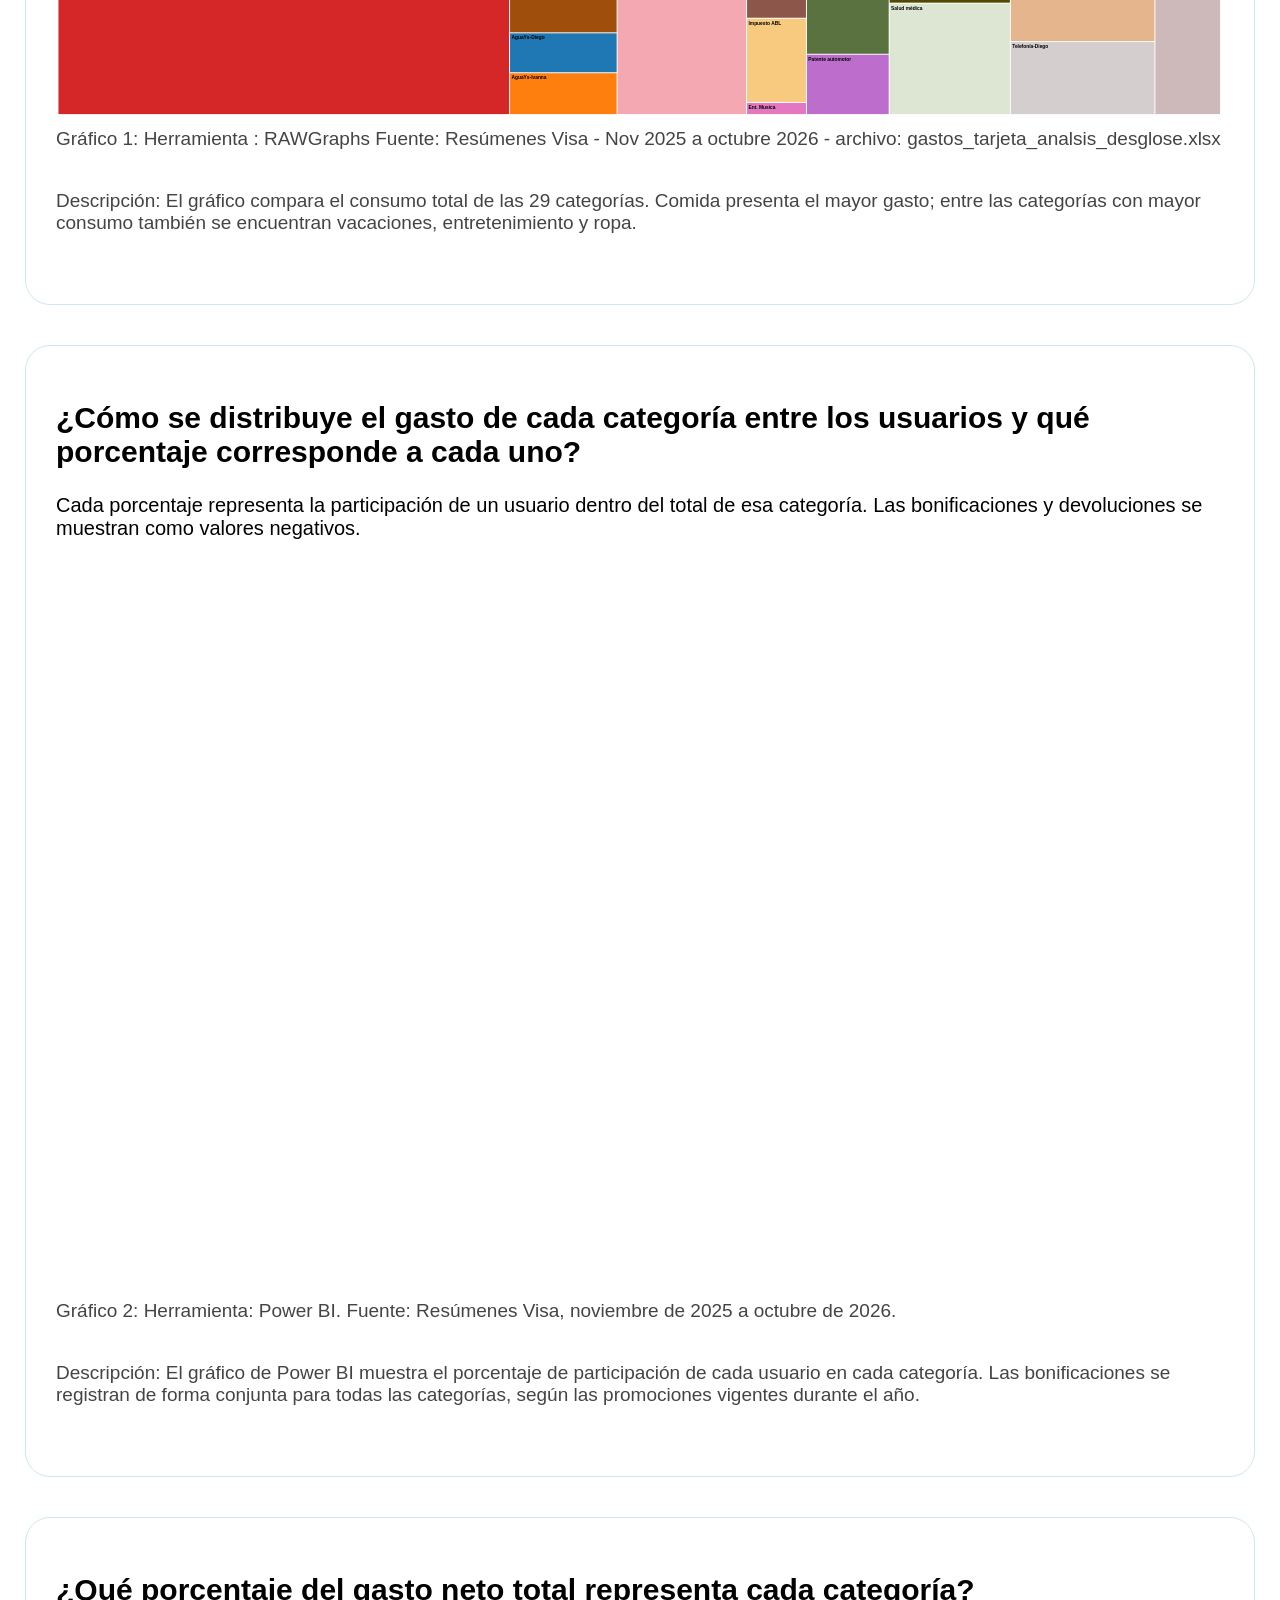
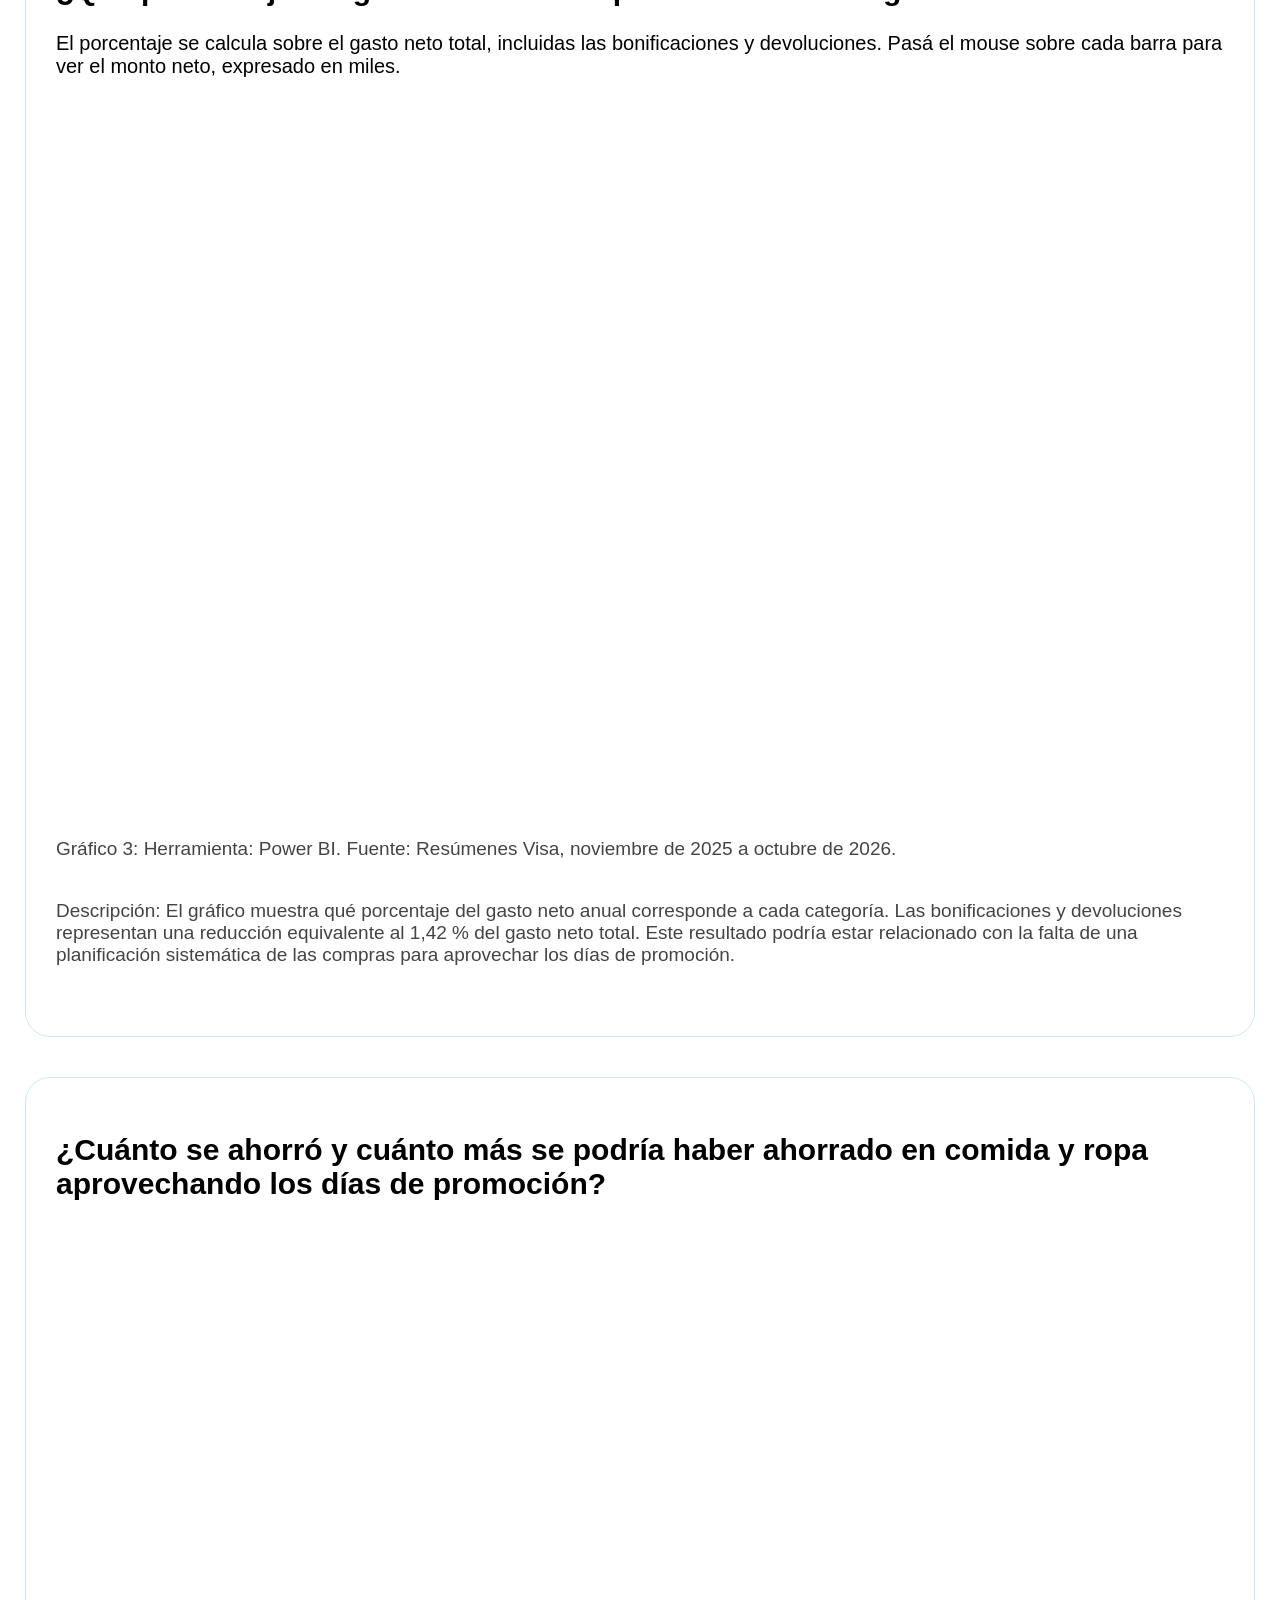
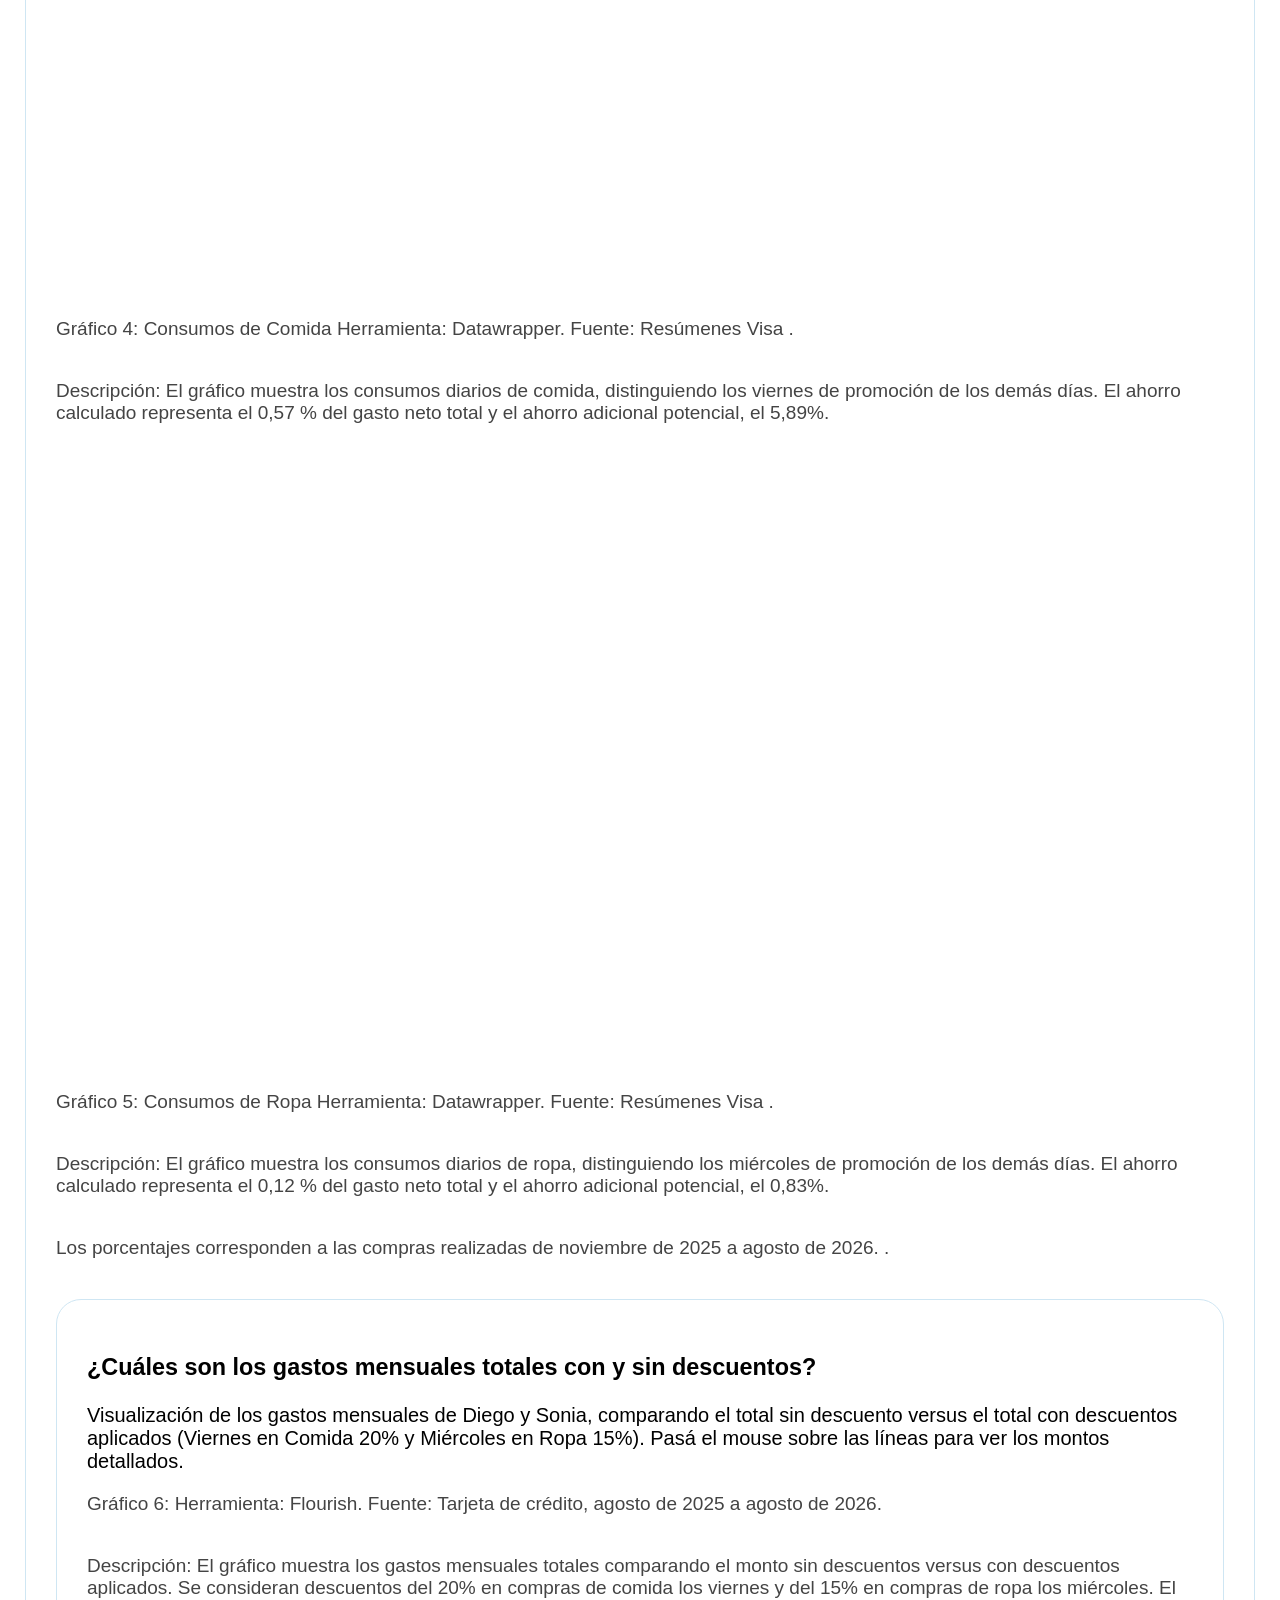
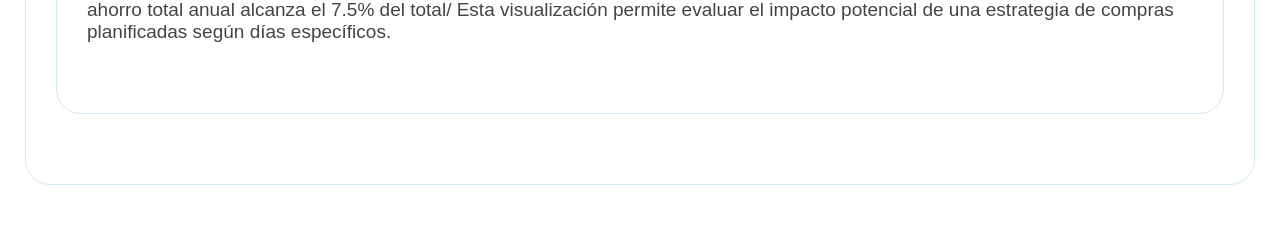
==== commit 5b13485e: "Update tp1.html" ====
--- a/tp1/tp1.html
+++ b/tp1/tp1.html
@@ -121,10 +121,6 @@
       <span class="resumen-valor" id="usuarios">Cargando...</span>
       <span class="resumen-etiqueta">Usuarios de la tarjeta</span>
     </div>
-    <div class="resumen-item">
-      <span class="resumen-valor">-1,42 %</span>
-      <span class="resumen-etiqueta">Bonificaciones y devoluciones</span>
-    </div>
   </section>
 
   <p id="error-resumen" role="alert" hidden></p>
